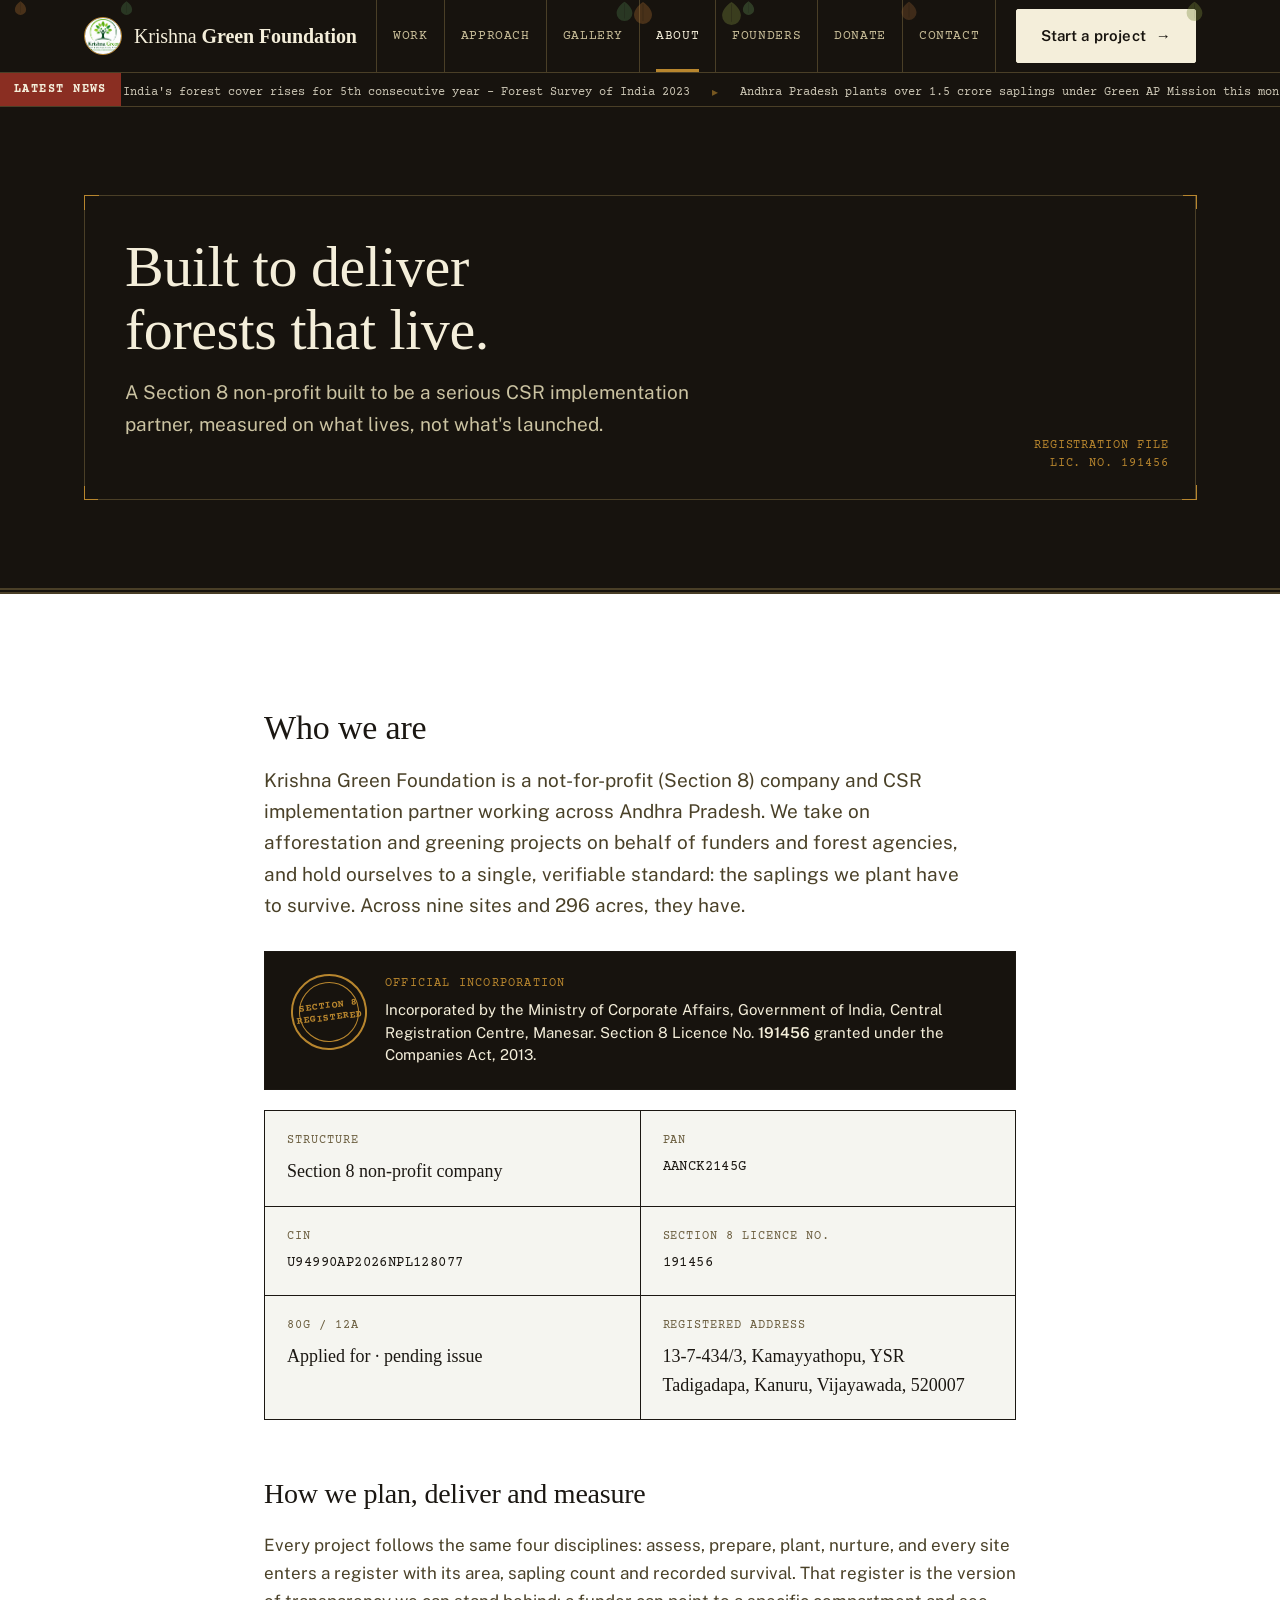
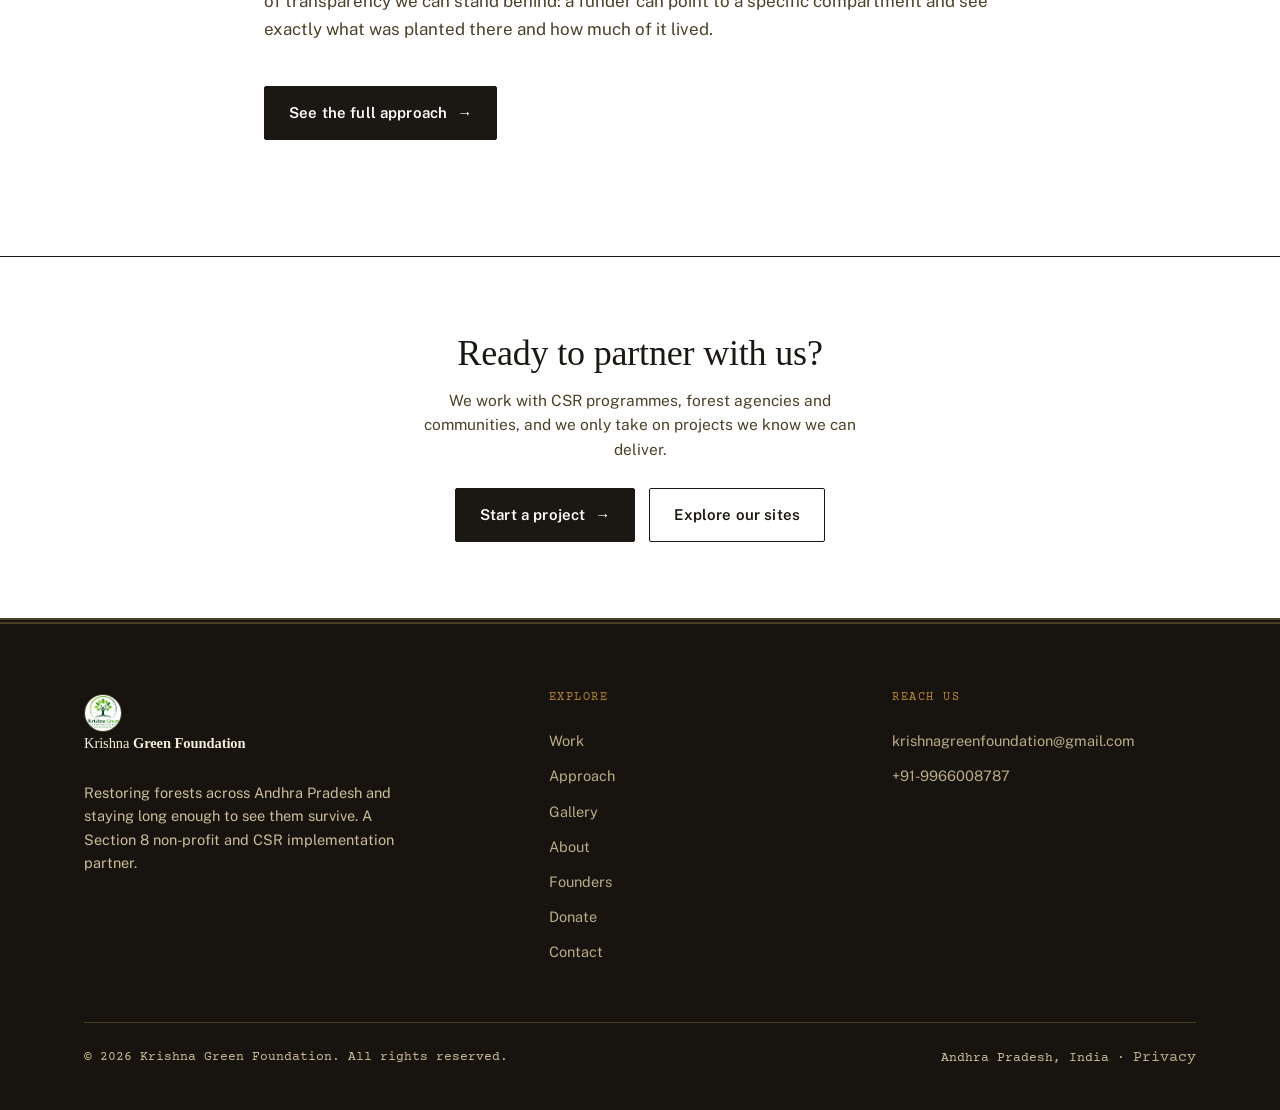
==== about/index.html @ 31285a72 "Updated" ====
<!doctype html>
<html lang="en">

<head>
  <meta charset="utf-8" />
  <meta name="viewport" content="width=device-width, initial-scale=1" />

  <title>About - Section 8 NGO for Forest Restoration | Krishna Green Foundation</title>
  <meta name="description"
    content="Krishna Green Foundation is a Section 8 non-profit and CSR implementation partner restoring forests across Andhra Pradesh, measured on survival, not saplings planted." />
  <meta property="og:type" content="website" />
  <meta property="og:title" content="About - Section 8 NGO for Forest Restoration | Krishna Green Foundation" />
  <meta property="og:description"
    content="A Section 8 non-profit built to be a serious CSR implementation partner, measured on what lives, not what's launched." />
  <meta property="og:image" content="[SOCIAL_SHARE_IMAGE_URL]" />
  <meta property="og:url" content="https://www.krishnagreenfoundation.com/about/" />
  <meta property="og:locale" content="en_IN" />
  <meta property="og:site_name" content="Krishna Green Foundation" />
  <meta name="twitter:card" content="summary_large_image" />
  <meta name="twitter:title" content="About - Section 8 NGO for Forest Restoration | Krishna Green Foundation" />
  <meta name="twitter:description" content="A Section 8 non-profit built to be a serious CSR implementation partner, measured on what lives, not what's launched." />
  <meta name="twitter:image" content="[SOCIAL_SHARE_IMAGE_URL]" />
  <meta name="robots" content="index, follow" />
  <meta name="author" content="Krishna Green Foundation" />
  <meta name="geo.region" content="IN-AP" />
  <meta name="geo.placename" content="Vijayawada, Andhra Pradesh, India" />
  <link rel="canonical" href="https://www.krishnagreenfoundation.com/about/" />
  <meta name="theme-color" content="#17130E" />
  <link rel="icon" href="../images/logo.jpeg" type="image/jpeg" />
  <link rel="apple-touch-icon" href="../images/logo.jpeg" />

  <link rel="preconnect" href="https://fonts.googleapis.com" />
  <link rel="preconnect" href="https://fonts.gstatic.com" crossorigin />
  <link
    href="https://fonts.googleapis.com/css2?family=Old+Standard+TT:ital,wght@0,400;0,700;1,400&family=Public+Sans:ital,wght@0,400;0,500;0,600;0,700;1,400&family=Courier+Prime:ital,wght@0,400;0,700;1,400&display=swap"
    rel="stylesheet" />
  <link rel="stylesheet" href="../styles.css" />

  <script type="application/ld+json">
{
  "@context": "https://schema.org",
  "@graph": [
    {
      "@type": "BreadcrumbList",
      "itemListElement": [
        {"@type":"ListItem","position":1,"name":"Home","item":"https://www.krishnagreenfoundation.com/"},
        {"@type":"ListItem","position":2,"name":"About","item":"https://www.krishnagreenfoundation.com/about/"}
      ]
    },
    {
      "@type": "NGO",
      "name": "Krishna Green Foundation",
      "legalName": "Krishna Green Foundation",
      "description": "Section 8 non-profit and CSR implementation partner restoring forests across Andhra Pradesh.",
      "identifier": "U94990AP2026NPL128077",
      "foundingDate": "2026",
      "areaServed": "Andhra Pradesh, India",
      "email": "krishnagreenfoundation@gmail.com",
      "telephone": "+91-9966008787",
      "url": "https://www.krishnagreenfoundation.com",
      "logo": {
        "@type": "ImageObject",
        "url": "https://www.krishnagreenfoundation.com/images/logo.jpeg"
      },
      "address": {
        "@type": "PostalAddress",
        "streetAddress": "13-7-434/3, Kamayyathopu, YSR Tadigadapa, Kanuru",
        "addressLocality": "Vijayawada",
        "addressRegion": "Andhra Pradesh",
        "postalCode": "520007",
        "addressCountry": "IN"
      },
      "contactPoint": {
        "@type": "ContactPoint",
        "contactType": "customer service",
        "email": "krishnagreenfoundation@gmail.com",
        "telephone": "+91-9966008787"
      },
      "knowsAbout": ["Reforestation", "Reserve forest restoration", "Urban forests", "CSR implementation", "Nagaravanam urban forests"]
    }
  ]
}
</script>
</head>

<body>
  <a class="skip" href="#main">Skip to content</a>

  <!-- ========================== NAV ========================== -->
  <header class="nav" id="nav" data-open="false">
    <div class="wrap nav__in">
      <a class="brand" href="/" aria-label="Krishna Green Foundation - home">
        <img src="../images/logo.jpeg" class="mark" alt="" />
        <span>Krishna&nbsp;<b>Green</b>&nbsp;<b>Foundation</b></span>
      </a>
      <nav class="nav__links" aria-label="Primary">
        <a href="/work/">Work</a>
        <a href="/approach/">Approach</a>
        <a href="/gallery/">Gallery</a>
        <a href="/about/" aria-current="page">About</a>
        <a href="/founders/">Founders</a>
        <a href="/donate/">Donate</a>
        <a href="/contact/">Contact</a>
      </nav>
      <div class="nav__cta">
        <a class="btn btn--onDark" href="/contact/">Start a project <span class="arw" aria-hidden="true">→</span></a>
        <button class="nav__toggle" id="navToggle" aria-expanded="false" aria-controls="mobileMenu"
          aria-label="Open menu"><span></span></button>
      </div>
    </div>
  </header>
  <div class="mobile" id="mobileMenu">
    <a href="/work/">Work</a>
    <a href="/approach/">Approach</a>
    <a href="/gallery/">Gallery</a>
    <a href="/about/">About</a>
    <a href="/founders/">Founders</a>
    <a href="/donate/">Donate</a>
    <a href="/contact/">Contact</a>
    <a class="btn btn--onDark" href="/contact/">Start a project</a>
  </div>

  <div class="ticker" role="marquee" aria-label="Latest plantation and forestry news">
    <span class="ticker__label" aria-hidden="true">Latest&nbsp;News</span>
    <div class="ticker__wrap"><div class="ticker__track" id="tickerTrack">Loading…</div></div>
  </div>

  <main id="main">

    <!-- ========================== PAGE BANNER ========================== -->
    <section class="page-banner" aria-labelledby="ab-banner-h">
      <div class="wrap">
        <div class="cartouche">
          <span class="ct-tr" aria-hidden="true"></span><span class="ct-bl" aria-hidden="true"></span>
          <span class="page-banner__ref">Registration File<br>Lic. No. 191456</span>
          <h1 id="ab-banner-h" class="page-banner__h1">Built to deliver<br>forests that live.</h1>
          <p class="lede lede--onDark" style="margin-top:16px;max-width:52ch">
            A Section 8 non-profit built to be a serious CSR implementation partner,
            measured on what lives, not what's launched.
          </p>
        </div>
      </div>
    </section>

    <!-- ========================== ABOUT BODY ========================== -->
    <section class="section" aria-labelledby="ab-h">
      <div class="wrap" style="max-width:880px">

        <h2 id="ab-h" class="display reveal"
          style="font-size:clamp(22px,3vw,34px);color:var(--ink);line-height:1.1">
          Who we are
        </h2>
        <p class="lede reveal" style="margin-top:18px">
          Krishna Green Foundation is a not-for-profit (Section 8) company and CSR implementation
          partner working across Andhra Pradesh. We take on afforestation and greening projects on
          behalf of funders and forest agencies, and hold ourselves to a single, verifiable standard:
          the saplings we plant have to survive. Across nine sites and 296 acres, they have.
        </p>

        <!-- Incorporation notice -->
        <div class="about-notice reveal">
          <div class="seal" aria-hidden="true"><span class="seal__t">Section 8<br>Registered</span></div>
          <div>
            <div class="about-notice__label">Official Incorporation</div>
            <p class="about-notice__text">
              Incorporated by the Ministry of Corporate Affairs, Government of India, Central Registration Centre, Manesar.
              Section 8 Licence No. <strong>191456</strong> granted under the Companies Act, 2013.
            </p>
          </div>
        </div>

        <!-- Registration details grid -->
        <div class="about-grid reveal">
          <div class="about-cell">
            <div class="about-cell__label">Structure</div>
            <div class="about-cell__value">Section 8 non-profit company</div>
          </div>
          <div class="about-cell">
            <div class="about-cell__label">PAN</div>
            <div class="about-cell__value about-cell__value--mono">AANCK2145G</div>
          </div>
          <div class="about-cell">
            <div class="about-cell__label">CIN</div>
            <div class="about-cell__value about-cell__value--mono">U94990AP2026NPL128077</div>
          </div>
          <div class="about-cell">
            <div class="about-cell__label">Section 8 Licence No.</div>
            <div class="about-cell__value about-cell__value--mono">191456</div>
          </div>
          <div class="about-cell">
            <div class="about-cell__label">80G / 12A</div>
            <div class="about-cell__value">Applied for · pending issue</div>
          </div>
          <div class="about-cell">
            <div class="about-cell__label">Registered address</div>
            <div class="about-cell__value">13-7-434/3, Kamayyathopu, YSR Tadigadapa, Kanuru, Vijayawada, 520007</div>
          </div>
        </div>

        <h3 class="reveal" style="font-family:var(--display);font-size:clamp(20px,2.4vw,28px);color:var(--ink);margin-top:52px">
          How we plan, deliver and measure
        </h3>
        <p class="reveal" style="margin-top:14px;color:var(--ink-soft);line-height:1.65;font-size:clamp(15px,1.4vw,17px)">
          Every project follows the same four disciplines: assess, prepare, plant, nurture, and every
          site enters a register with its area, sapling count and recorded survival. That register is the
          version of transparency we can stand behind: a funder can point to a specific compartment and
          see exactly what was planted there and how much of it lived.
        </p>
        <a href="/approach/" class="btn" style="margin-top:26px">
          See the full approach <span class="arw" aria-hidden="true">→</span>
        </a>

      </div>
    </section>

    <!-- ========================== CLOSING CTA ========================== -->
    <section class="page-cta" aria-labelledby="abcta-h">
      <div class="wrap">
        <h2 id="abcta-h" class="display">Ready to partner with us?</h2>
        <p>We work with CSR programmes, forest agencies and communities, and we only take on projects we know we can deliver.</p>
        <div class="hero__cta">
          <a class="btn btn--onDark" href="/contact/">Start a project <span class="arw" aria-hidden="true">→</span></a>
          <a class="btn btn--onDark btn--ghost" href="/work/">Explore our sites</a>
        </div>
      </div>
    </section>

  </main>

  <!-- ========================== FOOTER ========================== -->
  <footer class="foot">
    <div class="wrap">
      <div class="foot__grid">
        <div>
          <a class="brand" href="/">
            <img src="../images/logo.jpeg" class="mark" alt="" />
            <span>Krishna&nbsp;<b>Green</b>&nbsp;<b>Foundation</b></span>
          </a>
          <p class="foot__mission">Restoring forests across Andhra Pradesh and staying long enough to see them survive.
            A Section 8 non-profit and CSR implementation partner.</p>
        </div>
        <div>
          <h3>Explore</h3>
          <a href="/work/">Work</a>
          <a href="/approach/">Approach</a>
          <a href="/gallery/">Gallery</a>
          <a href="/about/">About</a>
          <a href="/founders/">Founders</a>
          <a href="/donate/">Donate</a>
          <a href="/contact/">Contact</a>
        </div>
        <div>
          <h3>Reach us</h3>
          <a href="mailto:krishnagreenfoundation@gmail.com">krishnagreenfoundation@gmail.com</a>
          <a href="tel:+91-9966008787">+91-9966008787</a>
        </div>
      </div>
      <div class="foot__bar">
        <span>© <span id="yr"></span> Krishna Green Foundation. All rights reserved.</span>
        <span>Andhra Pradesh, India · <a href="#" style="display:inline">Privacy</a></span>
      </div>
    </div>
  </footer>

  <script src="../js/common.js"></script>
</body>

</html>
---- styles.css ----
/* ============================================================================
   DESIGN TOKENS
   Direction: "Working-Plan Compartment Register" — the site reads as a
   forester's working-plan register: hand-ruled ledger paper, india-ink
   linework, cross-hatched compartment maps, rubber-stamped survey seals.
   Every claim carries the visual authority of a stamped government record.
   See /.impeccable/surfaces/index-html.md for the full direction contract.
   ========================================================================== */
:root{
  /* paper + ink (page ground overridden to white per direct request; see note above) */
  --paper:      #FFFFFF;   /* page ground                                       */
  --paper-2:    #F5F5F0;   /* inset panels, alternating rows                     */
  --paper-3:    #EAEAE2;   /* hover / pressed states                            */
  --ink:        #1B1712;   /* india ink — primary text, rules, linework          */
  --ink-soft:   #4A4128;   /* secondary warm ink — body copy                     */
  --ink-faint:  #6B5E3F;   /* tertiary ink — placeholders, captions (AA on paper) */

  /* compartment greens (site categories) */
  --compartment:    #2B4A34; /* reserve forest — deep compartment green          */
  --compartment-2:  #3E6B47; /* mid green — hover / accents                      */
  --compartment-3:  #6E8F63; /* eco-tourism park — paler compartment green       */
  --cat-urban:      #3C5A72; /* urban / Nagaravanam — surveyor's blue pencil     */

  /* registrar stamp */
  --stamp:      #8A2E22;   /* registrar red — verified / certified seals only   */
  --stamp-2:    #A83A2A;   /* stamp hover / lighter ink                         */

  /* night register (dark grounds) */
  --night:      #17130E;   /* near-black ledger-cover — dark sections           */
  --night-2:    #241E14;   /* raised dark panel                                 */
  --night-line: #4A3F27;   /* hairline on dark                                  */
  --bone:       #F4EEDA;   /* lightest ink-safe tone — text on dark             */

  /* brass seal accent */
  --gold:       #B8862E;   /* brass survey-seal accent                          */
  --gold-ink:   #6B4A12;   /* accessible gold text on paper                     */

  --line:       #B7A467;   /* ruled hairline on paper                           */

  /* falling-leaf ambient animation (white-ground override) */
  --leaf-1: #4C7A4A;
  --leaf-2: #7C8C3E;
  --leaf-3: #A66A2E;
  --leaf-4: #8A5A2E;
  --leaf-5: #5E8A52;

  --display: "Old Standard TT", "Iowan Old Style", Georgia, "Times New Roman", serif;
  --sans:    "Public Sans", -apple-system, "Segoe UI", Roboto, Helvetica, Arial, sans-serif;
  --mono:    "Courier Prime", "Courier New", ui-monospace, SFMono-Regular, Menlo, monospace;

  --maxw: 1240px;
  --gutter: clamp(20px, 5vw, 72px);
  --radius: 2px;               /* register is ruled, not rounded */
  --ease: cubic-bezier(.2,.7,.2,1);
}

/* ---------- reset ---------- */
*{box-sizing:border-box}
html{scroll-behavior:smooth}
body{
  margin:0; background:var(--paper); color:var(--ink);
  font-family:var(--sans); font-size:16px; line-height:1.6;
  -webkit-font-smoothing:antialiased; text-rendering:optimizeLegibility;
}
img,svg{display:block; max-width:100%}
a{color:inherit; text-decoration:none}
button{font-family:inherit}
h1,h2,h3,h4{margin:0; font-weight:400; letter-spacing:-.008em}

/* ============================================================================
   AMBIENT FALLING LEAVES (white-ground override)
   Fixed full-viewport layer, injected by js/common.js on every page. Sits
   above every section (each of which paints its own opaque panel background,
   so a lower z-index would hide leaves behind almost all real content) but
   below the case-file modal (z-index:150). Purely decorative and inert:
   aria-hidden, pointer-events:none, so it never blocks nav or clicks.
   ========================================================================== */
.leaves{position:fixed; inset:0; overflow:hidden; pointer-events:none; z-index:120}
.leaf{position:absolute; top:0; left:var(--x); width:var(--size); height:var(--size);
  opacity:.35; animation:leafFall var(--dur) linear var(--delay) infinite; will-change:transform}
.leaf svg{width:100%; height:100%; display:block}
@keyframes leafFall{
  0%{transform:translate(0,-15vh) rotate(0deg)}
  50%{transform:translate(var(--drift),50vh) rotate(180deg)}
  100%{transform:translate(0,115vh) rotate(360deg)}
}
@media (prefers-reduced-motion: reduce){
  .leaves{display:none}
}

/* ---------- browser surfaces carry the design too ---------- */
::selection{background:var(--compartment); color:var(--bone)}
::-webkit-scrollbar{width:14px; height:14px}
::-webkit-scrollbar-track{background:var(--paper-2)}
::-webkit-scrollbar-thumb{background:var(--ink-faint); border:3px solid var(--paper-2); border-radius:0}
::-webkit-scrollbar-thumb:hover{background:var(--ink-soft)}
html{scrollbar-color:var(--ink-faint) var(--paper-2); scrollbar-width:thin}
.on-dark ::-webkit-scrollbar-track,.night ::-webkit-scrollbar-track{background:var(--night-2)}
b,strong{font-weight:600}

/* ---------- accessibility ---------- */
:focus-visible{outline:3px solid var(--stamp); outline-offset:3px; border-radius:1px}
.skip{
  position:absolute; left:-999px; top:0; z-index:200;
  background:var(--ink); color:var(--paper); padding:12px 18px; border-radius:var(--radius);
  font-family:var(--mono); font-size:13px; letter-spacing:.03em;
}
.skip:focus{left:12px; top:12px}
.sr{position:absolute;width:1px;height:1px;overflow:hidden;clip:rect(0 0 0 0);white-space:nowrap}

/* ---------- shared layout ---------- */
.wrap{max-width:var(--maxw); margin-inline:auto; padding-inline:var(--gutter)}
.display{font-family:var(--display); line-height:1.08; letter-spacing:-.005em}
.lede{font-size:clamp(16px,1.8vw,19px); line-height:1.65; color:var(--ink-soft); max-width:58ch}
.lede--onDark{color:#CBC3A2}

.section{padding-block:clamp(64px,9vw,120px)}
.rule{height:1px; background:var(--line); border:0; margin:0}
.rule--dark{background:var(--night-line)}

/* numerals set tabular so ledger columns line up */
.num, .site__data, .ln-n, .sbar-n, .pb-stat__n{font-variant-numeric:tabular-nums}

/* ---------- buttons — ruled ledger action, never a pill ---------- */
.btn{
  --bg:var(--ink); --fg:var(--paper); --bd:var(--ink);
  display:inline-flex; align-items:center; gap:10px; cursor:pointer;
  padding:14px 24px; border:1.5px solid var(--bd); background:var(--bg); color:var(--fg);
  border-radius:var(--radius); font-family:var(--sans); font-size:15px; font-weight:600; letter-spacing:.01em;
  transition:transform .2s var(--ease), background .2s var(--ease), color .2s var(--ease), border-color .2s var(--ease);
}
.btn:hover{transform:translateY(-2px); box-shadow:0 6px 14px rgba(27,23,18,.22)}
.btn .arw{transition:transform .3s var(--ease)}
.btn:hover .arw{transform:translateX(4px)}
.btn--ghost{--bg:transparent; --fg:var(--ink); --bd:var(--ink)}
.btn--ghost:hover{background:var(--paper-2)}
.btn--stamp{--bg:var(--stamp); --fg:var(--bone); --bd:var(--stamp)}
.btn--stamp:hover{box-shadow:0 6px 14px rgba(138,46,34,.35)}
.btn--onDark{--bg:var(--bone); --fg:var(--night); --bd:var(--bone)}
.btn--onDark:hover{box-shadow:0 6px 14px rgba(0,0,0,.35)}
.btn--onDark.btn--ghost{--bg:transparent; --fg:var(--bone); --bd:var(--night-line)}
.btn--onDark.btn--ghost:hover{background:rgba(244,238,218,.08)}
.btn.is-loading{pointer-events:none; opacity:.7}

/* ---------- ledger tag (used instead of a decorative eyebrow) ---------- */
/* Entry numbers live inside the heading itself or in a table column —
   never as a caption floated above a heading. */

/* ===========================================================================
   NAVIGATION — deep forest bar (dark, solid, sits above the white/leaves ground)
   ========================================================================== */
.nav{
  position:sticky; top:0; z-index:100;
  background:var(--night);
  border-bottom:1px solid var(--night-line);
}
.nav__in{display:flex; align-items:center; justify-content:space-between; height:72px}
.brand{display:flex; align-items:center; gap:12px; font-family:var(--display); font-size:20px; letter-spacing:-.005em; color:var(--bone)}
.brand b{font-weight:700}
.mark{width:38px;height:38px;flex:0 0 auto;object-fit:contain;border-radius:50%;border:1.5px solid var(--gold)}
.nav__links{display:flex; align-items:center; height:100%}
.nav__links a{
  font-family:var(--mono); font-size:12.5px; letter-spacing:.05em; text-transform:uppercase;
  color:#C9BE99; position:relative; height:100%; display:flex; align-items:center;
  padding-inline:16px; border-left:1px solid var(--night-line);
}
.nav__links a:last-child{border-right:1px solid var(--night-line)}
.nav__links a::after{content:""; position:absolute; left:16px; right:16px; bottom:0; height:3px; background:var(--stamp); transform:scaleX(0); transform-origin:left; transition:transform .25s var(--ease)}
.nav__links a:hover, .nav__links a:focus-visible{color:var(--bone)}
.nav__links a:hover::after, .nav__links a:focus-visible::after{transform:scaleX(1)}
.nav__links a[aria-current="page"]{color:var(--bone)}
.nav__links a[aria-current="page"]::after{transform:scaleX(1); background:var(--gold)}
.nav__cta{display:flex; align-items:center; gap:14px}
.nav__toggle{display:none; background:none; border:1.5px solid var(--night-line); border-radius:var(--radius); width:44px; height:40px; align-items:center; justify-content:center; cursor:pointer}
.nav__toggle span, .nav__toggle span::before, .nav__toggle span::after{content:""; display:block; width:18px; height:2px; background:var(--bone); position:relative; transition:.25s var(--ease)}
.nav__toggle span::before{position:absolute; top:-6px}
.nav__toggle span::after{position:absolute; top:6px}
.nav[data-open="true"] .nav__toggle span{background:transparent}
.nav[data-open="true"] .nav__toggle span::before{transform:translateY(6px) rotate(45deg)}
.nav[data-open="true"] .nav__toggle span::after{transform:translateY(-6px) rotate(-45deg)}

.mobile{display:none}
@media (max-width:980px){
  .nav__links, .nav__cta .btn{display:none}
  .nav__toggle{display:flex}
  .mobile{
    display:block; position:fixed; inset:72px 0 auto 0; z-index:99;
    background:var(--night); border-bottom:1px solid var(--night-line);
    transform:translateY(-12px); opacity:0; pointer-events:none; transition:.28s var(--ease);
    max-height:calc(100vh - 72px); overflow-y:auto;
  }
  .nav[data-open="true"] + .mobile{transform:none; opacity:1; pointer-events:auto}
  .mobile a:not(.btn){display:block; padding:18px var(--gutter); border-top:1px solid var(--night-line); font-size:19px; font-family:var(--display); color:var(--bone)}
  .mobile .btn{margin:18px var(--gutter) 26px; justify-content:center}
}

/* ===========================================================================
   TICKER — the wire service strip
   ========================================================================== */
.ticker{
  position:sticky; top:72px; z-index:98;
  background:var(--night); color:var(--bone);
  height:34px; overflow:hidden; display:flex; align-items:center;
  border-bottom:1px solid var(--night-line);
}
.ticker__label{
  flex-shrink:0; background:var(--stamp); color:var(--bone);
  font-family:var(--mono); font-size:12px; font-weight:700;
  letter-spacing:.12em; text-transform:uppercase;
  padding:0 14px; height:100%; display:flex; align-items:center; white-space:nowrap;
}
.ticker__wrap{flex:1; overflow:hidden; position:relative}
.ticker__track{
  display:inline-flex; align-items:center; white-space:nowrap;
  animation:tickerScroll 60s linear infinite; will-change:transform;
}
.ticker__track:hover{animation-play-state:paused}
.ticker__item{
  font-family:var(--mono); font-size:12px; color:var(--bone); opacity:.82;
  text-decoration:none; padding-inline:2px; transition:opacity .2s, color .2s;
}
.ticker__item:hover{opacity:1; color:var(--gold)}
.ticker__sep{padding-inline:20px; color:var(--gold); opacity:.6; font-size:12px}
@keyframes tickerScroll{ 0%{transform:translateX(0)} 100%{transform:translateX(-50%)} }

/* ===========================================================================
   PAGE BANNER / CARTOUCHE — dark register cover for every inner page
   ========================================================================== */
.page-banner{
  background:var(--night); color:var(--bone);
  padding-block:clamp(48px,7vw,88px);
  border-bottom:6px double var(--night-line);
  position:relative;
}
.cartouche{
  border:1.5px solid var(--night-line); padding:clamp(24px,4vw,40px);
  position:relative;
}
.cartouche::before,.cartouche::after,
.cartouche .ct-tr,.cartouche .ct-bl{
  content:""; position:absolute; width:14px; height:14px; border:1.5px solid var(--gold);
}
.cartouche::before{top:-1.5px; left:-1.5px; border-right:0; border-bottom:0}
.cartouche::after{bottom:-1.5px; right:-1.5px; border-left:0; border-top:0}
.cartouche .ct-tr{top:-1.5px; right:-1.5px; border-left:0; border-bottom:0}
.cartouche .ct-bl{bottom:-1.5px; left:-1.5px; border-right:0; border-top:0}
.page-banner__h1{
  font-family:var(--display); font-size:clamp(30px,5vw,58px);
  color:var(--bone); max-width:22ch; line-height:1.08;
}
.page-banner__ref{
  position:absolute; bottom:clamp(16px,2.4vw,26px); right:clamp(16px,2.4vw,26px);
  font-family:var(--mono); font-size:12px; letter-spacing:.08em; text-transform:uppercase;
  color:var(--gold); text-align:right; line-height:1.5; pointer-events:none;
}
.page-banner__stats{
  display:flex; flex-wrap:wrap; gap:0;
  margin-top:36px; border-top:1px solid var(--night-line);
}
.pb-stat{padding:16px 30px 4px 0; border-bottom:1px solid var(--night-line)}
.pb-stat + .pb-stat{padding-left:30px; border-left:1px solid var(--night-line)}
.pb-stat__n{
  font-family:var(--display); font-weight:700; font-size:clamp(26px,3.2vw,40px); line-height:1; color:var(--bone);
  display:block;
}
.pb-stat__l{
  font-family:var(--mono); font-size:12px; letter-spacing:.09em;
  text-transform:uppercase; color:#C9BE99; display:block; margin-top:6px;
}
@media(max-width:640px){
  .page-banner__stats{flex-direction:column}
  .pb-stat + .pb-stat{border-left:0; padding-left:0}
}

/* ===========================================================================
   STAMP SEAL — the one certification mark, used sparingly
   ========================================================================== */
.seal{
  --sz:96px; width:var(--sz); height:var(--sz); border-radius:50%;
  border:2px solid var(--stamp); position:relative; flex:0 0 auto;
  display:flex; align-items:center; justify-content:center; text-align:center;
  transform:rotate(-7deg); color:var(--stamp); mix-blend-mode:multiply;
}
.seal::before{content:""; position:absolute; inset:6px; border:1px solid var(--stamp); border-radius:50%}
.seal__t{font-family:var(--mono); font-size:10px; letter-spacing:.06em; text-transform:uppercase; line-height:1.25; font-weight:700}
.night .seal, .on-dark .seal{mix-blend-mode:normal}

/* ===========================================================================
   COMPARTMENT MAP — signature diagram: 9 parcels, sized by real acreage
   ========================================================================== */
.compmap{width:100%; overflow:visible}
.compmap rect.parcel{stroke:var(--ink); stroke-width:1.5}
.compmap text.parcel-no{font-family:var(--mono); font-weight:700; fill:var(--bone)}
.compmap .parcel{transition:opacity .2s var(--ease)}
.compmap-legend{display:flex; flex-wrap:wrap; gap:18px; margin-top:18px; font-family:var(--mono); font-size:12px; letter-spacing:.03em}
.compmap-legend span{display:inline-flex; align-items:center; gap:8px}
.compmap-legend i{width:14px;height:14px;display:inline-block;border:1px solid var(--ink)}

/* ===========================================================================
   LEDGER STAT STRIP
   ========================================================================== */
.stats-bar{background:var(--night); padding-block:40px; border-top:1px solid var(--night-line); border-bottom:1px solid var(--night-line)}
.stats-bar__inner{display:flex; flex-wrap:wrap; align-items:center; justify-content:center}
.sbar-stat{flex:1 1 160px; text-align:center; padding:10px 20px}
.sbar-n{font-family:var(--display); font-weight:700; font-size:clamp(30px,3.8vw,50px); line-height:1; color:var(--bone)}
.sbar-n span{font-size:.48em; color:var(--gold); vertical-align:.52em; font-family:var(--mono); font-weight:400}
.sbar-l{font-family:var(--mono); font-size:13px; letter-spacing:.09em; text-transform:uppercase; color:#C9BE99; margin-top:9px}
.sbar-div{width:1px; height:48px; background:var(--night-line); flex-shrink:0}
@media(max-width:600px){ .sbar-div{display:none} .sbar-stat{flex:1 1 50%} }

/* ===========================================================================
   HOME HERO — the register's cover page
   ========================================================================== */
.hero{padding-block:clamp(44px,7vw,84px); background:var(--paper)}
.hero__cover{ border:1.5px solid var(--ink); }
.hero__cover-top{
  padding:clamp(26px,4.5vw,52px) clamp(26px,4.5vw,52px) clamp(30px,5vw,56px);
  display:grid; grid-template-columns:1fr 240px; gap:clamp(24px,4vw,48px); align-items:start;
}
.hero__h1{ font-size:clamp(32px,4.6vw,58px); color:var(--ink); line-height:1.06; margin-top:6px }
.hero__h1 em{ font-style:italic; color:var(--stamp) }
.hero__lede{margin-top:22px}
.hero__cta{display:flex; flex-wrap:wrap; gap:14px; margin-top:30px}
.hero__trust{display:flex; flex-wrap:wrap; width:fit-content; max-width:100%; gap:0; margin-top:28px; border:1px solid var(--ink)}
.trust-badge{
  font-family:var(--mono); font-size:12px; letter-spacing:.05em; text-transform:uppercase;
  padding:9px 14px; color:var(--ink-soft); border-right:1px solid var(--ink);
}
.hero__trust .trust-badge:last-child{border-right:0}
@media(max-width:900px){
  .hero__cover-top{grid-template-columns:1fr}
  .hero__scene-wrap{width:150px}
}

/* ---------- seed-to-tree scene (hero visual) ---------- */
.hero__scene-wrap{width:min(240px,100%); margin-inline:auto}
.hero__scene-cap{
  font-family:var(--mono); font-size:12px; letter-spacing:.04em; color:var(--ink-faint);
  padding:0 clamp(26px,4.5vw,52px) clamp(24px,4vw,40px); border-top:1.5px solid var(--ink); margin:0; padding-top:18px;
}
.seed-scene{width:100%; height:auto; overflow:visible}
.seed-scene .scene-ground{stroke:var(--ink-faint); stroke-width:1.5}
.seed-scene .child{opacity:0; color:var(--ink-soft)}
.seed-scene .child-head{fill:none; stroke:currentColor; stroke-width:2}
.seed-scene .child-body{fill:none; stroke:currentColor; stroke-width:2; stroke-linecap:round}
.seed-scene .arm{fill:none; stroke:currentColor; stroke-width:2; stroke-linecap:round; stroke-dasharray:100; stroke-dashoffset:100}
.seed-scene .seed{fill:var(--leaf-3); opacity:0}
.seed-scene .trunk{fill:none; stroke:var(--compartment); stroke-width:5; stroke-linecap:round; stroke-dasharray:220; stroke-dashoffset:220}
.seed-scene .branch1,.seed-scene .branch2{fill:none; stroke:var(--compartment-2); stroke-width:3.5; stroke-linecap:round; stroke-dasharray:60; stroke-dashoffset:60}
.seed-scene .canopy circle{fill:var(--fill); opacity:0; transform-box:fill-box; transform-origin:center; transform:scale(.4)}
.seed-scene .breath{opacity:0}
.seed-scene .o2 circle{fill:var(--leaf-1)}
.seed-scene .co2 circle{fill:#9C8E68}
.seed-scene .o2, .seed-scene .co2{transform:translate(var(--x),var(--y)); opacity:0}

@keyframes sceneFadeIn{ from{opacity:0; transform:translateY(10px)} to{opacity:1; transform:translateY(0)} }
@keyframes sceneDraw{ to{stroke-dashoffset:0} }
@keyframes scenePop{ to{opacity:1; transform:scale(1)} }
@keyframes seedFade{ to{opacity:0} }
@keyframes o2Rise{ 0%{opacity:0} 15%{opacity:1} 100%{opacity:0; transform:translate(calc(var(--x) + var(--dx)), calc(var(--y) - 70px)) scale(1.1)} }
@keyframes co2Drift{ 0%{opacity:0} 20%{opacity:.9} 100%{opacity:0; transform:translate(150px,170px) scale(.4)} }

.seed-scene.play .child{animation:sceneFadeIn .6s var(--ease) forwards}
.seed-scene.play .arm{animation:sceneDraw .5s linear forwards; animation-delay:.5s}
.seed-scene.play .seed{animation:scenePop .3s var(--ease) forwards, seedFade .3s linear forwards; animation-delay:1s,1.6s}
.seed-scene.play .trunk{animation:sceneDraw 1.2s ease-out forwards; animation-delay:1.3s}
.seed-scene.play .branch1{animation:sceneDraw .5s ease-out forwards; animation-delay:2.2s}
.seed-scene.play .branch2{animation:sceneDraw .5s ease-out forwards; animation-delay:2.4s}
.seed-scene.play .canopy circle{animation:scenePop .5s var(--ease) forwards}
.seed-scene.play .canopy circle:nth-child(1){animation-delay:2.6s}
.seed-scene.play .canopy circle:nth-child(2){animation-delay:2.72s}
.seed-scene.play .canopy circle:nth-child(3){animation-delay:2.84s}
.seed-scene.play .canopy circle:nth-child(4){animation-delay:2.96s}
.seed-scene.play .canopy circle:nth-child(5){animation-delay:3.08s}
.seed-scene.play .breath{opacity:1}
.seed-scene.play .o2{animation:o2Rise 4.5s ease-in infinite; animation-delay:var(--delay)}
.seed-scene.play .co2{animation:co2Drift 4.8s ease-in infinite; animation-delay:var(--delay)}

@media (prefers-reduced-motion: reduce){
  .seed-scene .child,.seed-scene .arm,.seed-scene .trunk,.seed-scene .branch1,.seed-scene .branch2,.seed-scene .canopy circle{
    opacity:1 !important; stroke-dashoffset:0 !important; transform:none !important; animation:none !important;
  }
  .seed-scene .seed,.seed-scene .breath{display:none !important}
}

/* ===========================================================================
   REGISTER / SITE ROWS — the ledger table
   ========================================================================== */
.reg__head{display:flex; flex-wrap:wrap; align-items:flex-end; justify-content:space-between; gap:24px}
.reg__head h2{font-family:var(--display); font-size:clamp(26px,3.6vw,42px); color:var(--ink); max-width:24ch; line-height:1.12}
.filters{display:flex; flex-wrap:wrap; gap:0; margin-top:10px; border:1px solid var(--ink)}
.filters button{
  cursor:pointer; background:var(--paper); border:0; border-right:1px solid var(--ink); color:var(--ink-soft);
  padding:10px 16px; font-size:12.5px; font-family:var(--mono); letter-spacing:.03em; text-transform:uppercase;
  transition:.2s var(--ease);
}
.filters button:last-child{border-right:0}
@media(max-width:560px){ .filters{display:grid; grid-template-columns:1fr 1fr; gap:1px; background:var(--ink)} .filters button{border-right:0} }
.filters button:hover{background:var(--paper-2)}
.filters button[aria-pressed="true"]{background:var(--ink); color:var(--paper)}

.register{margin-top:40px; border-top:1.5px solid var(--ink)}
.site{
  width:100%; text-align:left; cursor:pointer; background:transparent; border:0;
  border-bottom:1px solid var(--line);
  display:grid; grid-template-columns:60px 1.6fr 1fr auto; gap:20px; align-items:center;
  padding:22px 10px; transition:background .2s var(--ease), transform .2s var(--ease);
}
.site:hover{background:var(--paper-2); transform:translateX(8px)}
.site__no{font-family:var(--mono); font-weight:700; font-size:16px; color:var(--ink-faint)}
.site__name{font-family:var(--display); font-size:clamp(18px,2vw,23px); color:var(--ink); line-height:1.16}
.site__loc{font-family:var(--mono); font-size:12px; letter-spacing:.04em; color:var(--ink-faint); margin-top:6px; text-transform:uppercase}
.site__tag{font-family:var(--mono); font-size:12px; letter-spacing:.07em; text-transform:uppercase; color:var(--ink-soft); display:inline-flex; align-items:center; gap:7px; margin-top:9px}
.site__tag::before{content:""; width:11px;height:11px; border:1.5px solid var(--ink); background:var(--compartment)}
.site__tag[data-cat="park"]::before{background:var(--compartment-3)}
.site__tag[data-cat="urban"]::before{background:var(--cat-urban)}
.site__data{font-family:var(--mono); font-size:13px; color:var(--ink-soft); display:flex; gap:22px; justify-content:flex-end; align-items:baseline}
.site__data b{color:var(--ink); font-weight:700; font-size:16px}
.site__data .surv{color:var(--stamp); font-weight:700}
.site__open{font-family:var(--mono); font-size:12px; color:var(--ink-faint); white-space:nowrap; display:inline-flex; align-items:center; gap:7px}
.reg__foot{margin-top:20px; font-family:var(--mono); font-size:12px; color:var(--ink-faint)}

@media (max-width:820px){
  .site{grid-template-columns:40px 1fr; gap:4px 16px; padding:20px 8px}
  .site__mid{grid-column:2}
  .site__data{grid-column:2; justify-content:flex-start; margin-top:12px}
  .site__open{display:none}
}

/* ===========================================================================
   PROGRAM DOCKETS (home) — three category cards, filed like case dockets
   ========================================================================== */
.prog__grid{display:grid; grid-template-columns:repeat(3,1fr); gap:0; border:1.5px solid var(--ink)}
.prog-card{
  display:block; border-right:1px solid var(--ink);
  overflow:hidden; background:var(--paper); color:inherit; text-decoration:none;
  transition:background .25s var(--ease);
}
.prog-card:last-child{border-right:0}
.prog-card:hover{background:var(--paper-2)}
.prog-card__img{position:relative; overflow:hidden; aspect-ratio:16/10; border-bottom:1.5px solid var(--ink); filter:sepia(.18) saturate(.85)}
.prog-card__img img{width:100%; height:100%; object-fit:cover; display:block; transition:transform .4s var(--ease)}
.prog-card:hover .prog-card__img img{transform:scale(1.04)}
.prog-card__tag{
  position:absolute; top:12px; left:12px;
  font-family:var(--mono); font-size:12px; letter-spacing:.08em; text-transform:uppercase;
  background:var(--compartment); color:var(--bone);
  padding:5px 10px; font-weight:700; border:1px solid var(--ink);
}
.prog-card__tag--park{background:var(--compartment-3); color:var(--night)}
.prog-card__tag--urban{background:var(--cat-urban); color:var(--bone)}
.prog-card__body{padding:22px 22px 26px}
.prog-card__body h3{font-family:var(--display); font-size:clamp(18px,1.8vw,21px); color:var(--ink); line-height:1.2}
.prog-card__body p{margin-top:10px; font-size:14.5px; color:var(--ink-soft); line-height:1.55}
.prog-card__data{margin-top:16px; padding-top:13px; border-top:1px solid var(--line); display:flex; gap:16px; flex-wrap:wrap; font-family:var(--mono); font-size:12px; color:var(--ink-faint)}
.prog-card__data b{color:var(--ink); font-size:15px; font-weight:700}
@media(max-width:860px){.prog__grid{grid-template-columns:1fr} .prog-card{border-right:0; border-bottom:1.5px solid var(--ink)} .prog-card:last-child{border-bottom:0}}

/* ===========================================================================
   MISSION PANEL — dark two-column ledger note
   ========================================================================== */
.mission-strip{background:var(--night); color:var(--bone); padding-block:clamp(56px,8vw,104px)}
.mission-strip__in{display:grid; grid-template-columns:1fr 1.1fr; gap:clamp(30px,5vw,70px); align-items:center}
.mission-strip__left h2{font-family:var(--display); font-size:clamp(28px,4.4vw,52px); color:var(--bone); line-height:1.12}
.mission-strip__left h2 em{color:var(--gold); font-style:italic}
.mission-strip__right p{font-size:clamp(15px,1.4vw,17px); color:#C9BE99; line-height:1.7}
@media(max-width:860px){.mission-strip__in{grid-template-columns:1fr}}

/* ===========================================================================
   PROCESS INDEX — four-step ledger, home teaser + approach page steps
   ========================================================================== */
.steps, .how__grid{margin-top:0; display:grid; grid-template-columns:repeat(4,1fr); gap:0; border-top:1.5px solid var(--ink); border-bottom:1.5px solid var(--ink)}
.step, .how-step{padding:30px 24px 28px 0; position:relative}
.step + .step, .how-step + .how-step{border-left:1px solid var(--line); padding-left:24px}
.step__ic, .how-step__icon{width:36px;height:36px;color:var(--ink)}
.step h3, .how-step h3{font-family:var(--display); font-size:clamp(19px,1.7vw,22px); color:var(--ink); margin-top:16px; line-height:1.2}
.step p, .how-step p{margin-top:11px; font-size:14.5px; color:var(--ink-soft); line-height:1.58}
.step__stamp{position:absolute; top:26px; right:20px; font-family:var(--mono); font-size:26px; font-weight:700; color:var(--paper-3)}
@media (max-width:900px){
  .steps,.how__grid{grid-template-columns:repeat(2,1fr)}
  .step:nth-child(odd),.how-step:nth-child(odd){border-left:0;padding-left:0}
  .step:nth-child(even),.how-step:nth-child(even){padding-left:24px}
  .step,.how-step{border-bottom:1px solid var(--line)}
}
@media (max-width:560px){
  .steps,.how__grid{grid-template-columns:1fr}
  .step,.how-step{border-left:0 !important;padding-left:0 !important}
}

/* ===========================================================================
   CAPABILITIES — appendix cards (work page)
   ========================================================================== */
.caps{background:var(--paper-2)}
.caps__grid{margin-top:44px; display:grid; grid-template-columns:repeat(3,1fr); gap:0; border:1.5px solid var(--ink)}
.cap{background:var(--paper); padding:30px; border-right:1px solid var(--ink)}
.cap:last-child{border-right:0}
.cap__ring{width:32px;height:32px;color:var(--ink)}
.cap h3{font-family:var(--display); font-size:22px; color:var(--ink); margin-top:18px}
.cap p{font-size:14.5px; color:var(--ink-soft); margin-top:10px; line-height:1.55}
.cap__data{margin-top:20px; padding-top:16px; border-top:1px solid var(--line); display:flex; gap:22px; font-family:var(--mono); font-size:12px; color:var(--ink-faint)}
.cap__data b{display:block; font-size:18px; color:var(--ink); font-weight:700; margin-bottom:2px}
@media (max-width:860px){ .caps__grid{grid-template-columns:1fr} .cap{border-right:0; border-bottom:1.5px solid var(--ink)} .cap:last-child{border-bottom:0} }

/* ===========================================================================
   VALUES — marginalia notes
   ========================================================================== */
.val__grid{display:grid; grid-template-columns:repeat(4,1fr); gap:0; border-top:1.5px solid var(--ink)}
.val-card{padding:26px 22px 4px 0; border-bottom:1.5px solid var(--ink)}
.val-card + .val-card{border-left:1px solid var(--line); padding-left:22px}
.val-card__icon{width:26px;height:26px;color:var(--stamp)}
.val-card h3{font-family:var(--display); font-size:18.5px; color:var(--ink); margin-top:15px}
.val-card p{font-size:14px; color:var(--ink-soft); line-height:1.55; margin-top:9px; padding-bottom:26px}
@media(max-width:860px){.val__grid{grid-template-columns:repeat(2,1fr)} .val-card:nth-child(odd){border-left:0;padding-left:0} .val-card:nth-child(even){padding-left:22px} .val-card{border-bottom:1px solid var(--line)}}
@media(max-width:520px){.val__grid{grid-template-columns:1fr} .val-card{border-left:0 !important;padding-left:0 !important}}

/* ===========================================================================
   SHARED SECTION HEADER
   ========================================================================== */
.sec-head{display:flex; flex-wrap:wrap; align-items:flex-end; justify-content:space-between; gap:24px; margin-bottom:48px}
.sec-head__h2{font-family:var(--display); font-size:clamp(26px,3.4vw,42px); color:var(--ink); max-width:26ch; line-height:1.14}

/* ===========================================================================
   AUDIT TRAIL — CSR proof (home)
   ========================================================================== */
.csr-proof{background:var(--night); color:var(--bone)}
.csr-proof__in{display:grid; grid-template-columns:1fr 1fr; gap:clamp(30px,5vw,70px); align-items:start}
.csr-proof__in > :only-child{grid-column:1 / -1; max-width:760px}
.csr-proof__text h2{font-family:var(--display); font-size:clamp(26px,3.2vw,40px); color:var(--bone)}
.csr-proof__logos-label{font-family:var(--mono); font-size:12px; letter-spacing:.1em; text-transform:uppercase; color:#9C8E68; margin-bottom:14px}
.logos{margin-top:0; display:grid; grid-template-columns:repeat(2,1fr); gap:1px; background:var(--night-line); border:1px solid var(--night-line)}
.logo{
  background:var(--night-2); height:90px;
  display:flex; align-items:center; justify-content:center; text-align:center;
  font-family:var(--mono); font-size:12px; letter-spacing:.05em; padding:10px;
  color:#A6976E;
}
.csr-proof__note{margin-top:14px; font-family:var(--mono); font-size:13px; color:#C9BE99}
@media(max-width:860px){ .csr-proof__in{grid-template-columns:1fr} .logos{grid-template-columns:repeat(4,1fr)} }
@media(max-width:540px){.logos{grid-template-columns:repeat(2,1fr)}}

/* ===========================================================================
   CTA TILES — action ledger
   ========================================================================== */
.cta-block{background:var(--paper); padding-block:clamp(66px,9vw,120px)}
.cta-block h2{text-align:center;margin-inline:auto;margin-top:0;max-width:24ch;color:var(--ink); font-size:clamp(26px,3.8vw,42px)}
.cta-block > .wrap > p{margin-inline:auto;text-align:center;margin-top:18px;max-width:52ch}
.cta-tiles{display:grid; grid-template-columns:repeat(4,1fr); gap:0; margin-top:44px; border:1.5px solid var(--ink)}
@media(max-width:980px){.cta-tiles{grid-template-columns:repeat(2,1fr)} .cta-tile:nth-child(2n){border-right:0} .cta-tile{border-bottom:1.5px solid var(--ink)}}
.cta-tile{
  display:block; background:var(--paper); border-right:1px solid var(--ink);
  padding:28px 24px 30px; color:var(--ink); text-decoration:none;
  transition:background .25s var(--ease);
}
.cta-tile:last-child{border-right:0}
.cta-tile:hover{background:var(--paper-2)}
.cta-tile--stamp{background:var(--stamp); color:var(--bone)}
.cta-tile--stamp:hover{background:var(--stamp-2)}
.cta-tile__icon{width:26px;height:26px;color:inherit}
.cta-tile h3{font-family:var(--display); font-size:20px; margin-top:16px; color:inherit}
.cta-tile p{font-size:14.5px; line-height:1.55; margin-top:9px; color:var(--ink-soft)}
.cta-tile--stamp p{color:#F0DCD5}
.cta-tile__link{display:inline-block; margin-top:18px; font-family:var(--mono); font-size:12px; letter-spacing:.04em; color:var(--ink-faint)}
.cta-tile--stamp .cta-tile__link{color:#F0DCD5}
.cta-tile:hover .cta-tile__link{color:var(--ink)}
@media(max-width:860px){.cta-tiles{grid-template-columns:1fr} .cta-tile{border-right:0; border-bottom:1.5px solid var(--ink)} .cta-tile:last-child{border-bottom:0}}

/* ===========================================================================
   CONTACT / DONATE FORM — ledger intake sheet
   ========================================================================== */
.contact{background:var(--paper-2)}
.contact__grid{display:grid; grid-template-columns:1fr 1.1fr; gap:clamp(30px,6vw,80px); align-items:start}
.contact h2{font-family:var(--display); font-size:clamp(28px,4vw,46px); color:var(--ink); line-height:1.08}
.contact__lede{margin-top:20px}
.contact__list{margin-top:32px; display:grid; gap:0; font-family:var(--mono); font-size:13.5px; border-top:1px solid var(--ink)}
.contact__list div{display:flex; gap:14px; padding:13px 0; border-bottom:1px solid var(--line); color:var(--ink-soft)}
.contact__list span{color:var(--gold-ink); min-width:92px; font-weight:700}

.contact__trust{margin-top:28px; display:grid; gap:0; border:1px solid var(--ink)}
.contact__trust-item{
  display:flex; align-items:center; gap:12px;
  font-family:var(--mono); font-size:12px; color:var(--ink-soft); letter-spacing:.02em;
  padding:11px 14px; border-bottom:1px solid var(--line);
}
.contact__trust-item:last-child{border-bottom:0}
.contact__trust-icon{width:16px;height:16px;flex-shrink:0;color:var(--stamp)}

.form{background:var(--paper); border:1.5px solid var(--ink); padding:clamp(24px,4vw,40px)}
.field{margin-bottom:20px}
.field label{display:block; font-family:var(--mono); font-size:12px; letter-spacing:.06em; text-transform:uppercase; color:var(--ink-soft); margin-bottom:8px}
.field .req{color:var(--stamp)}
.field input, .field select, .field textarea{
  width:100%; font-family:var(--sans); font-size:16px; color:var(--ink);
  background:var(--paper); border:1px solid var(--ink-faint); border-radius:var(--radius);
  padding:13px 14px; transition:border-color .2s var(--ease);
}
.field textarea{min-height:120px; resize:vertical}
.field input:focus, .field select:focus, .field textarea:focus{border-color:var(--ink); border-width:1.5px}
.field[data-err="true"] input, .field[data-err="true"] select, .field[data-err="true"] textarea{border-color:var(--stamp)}
.err{color:var(--stamp); font-size:13px; margin-top:7px; display:none; font-family:var(--sans)}
.field[data-err="true"] .err{display:block}
.row2{display:grid; grid-template-columns:1fr 1fr; gap:20px}
.check{display:flex; gap:12px; align-items:flex-start; font-size:14px; color:var(--ink-soft)}
.check input{width:20px;height:20px;margin-top:2px;flex:0 0 auto; accent-color:var(--ink)}
.form__note{font-family:var(--mono); font-size:12px; color:var(--ink-faint); margin-top:18px; line-height:1.55}
.form__ok{display:none; background:var(--paper-2); border:1.5px solid var(--compartment); padding:22px; color:var(--ink)}
.form__ok b{font-family:var(--display); font-size:20px; display:block; margin-bottom:6px}
.form.is-sent .form__body{display:none}
.form.is-sent .form__ok{display:block}
@media (max-width:900px){ .contact__grid{grid-template-columns:1fr} .row2{grid-template-columns:1fr} }

/* ---------- pledge tiers (donate page) ---------- */
.tiers{display:grid; grid-template-columns:repeat(4,1fr); gap:0; border:1.5px solid var(--ink); margin-top:8px}
.tier{padding:22px 18px; border-right:1px solid var(--ink); text-align:left; background:var(--paper); cursor:pointer; transition:background .2s var(--ease)}
.tier:last-child{border-right:0}
.tier:hover{background:var(--paper-2)}
.tier[aria-pressed="true"]{background:var(--ink); color:var(--paper)}
.tier__amt{font-family:var(--display); font-weight:700; font-size:clamp(18px,2vw,24px)}
.tier__label{font-family:var(--mono); font-size:12px; letter-spacing:.04em; margin-top:6px; display:block; opacity:.8}
@media(max-width:760px){.tiers{grid-template-columns:repeat(2,1fr)} .tier:nth-child(2n){border-right:0} .tier{border-bottom:1px solid var(--ink)}}
.tiers-note{font-family:var(--mono); font-size:12px; color:var(--ink-faint); margin-top:14px}

/* ===========================================================================
   FOOTER — ledger endpaper
   ========================================================================== */
.foot{background:var(--night); color:#B9AD86; padding-block:64px 40px; border-top:6px double var(--night-line)}
.foot__grid{display:grid; grid-template-columns:1.4fr 1fr 1fr; gap:40px}
.foot .brand{color:var(--bone)}
.foot .mark{border-color:var(--night-line)}
.foot__mission{margin-top:20px; max-width:38ch; font-size:14.5px; line-height:1.6; color:#C9BE99}
.foot h3{font-family:var(--mono); font-size:12px; letter-spacing:.12em; text-transform:uppercase; color:var(--gold); margin-bottom:16px}
.foot a{display:block; padding:6px 0; font-size:14.5px; color:#B9AD86; transition:color .2s var(--ease)}
.foot a:hover{color:var(--bone)}
.foot__bar{margin-top:52px; padding-top:24px; border-top:1px solid var(--night-line); display:flex; flex-wrap:wrap; gap:12px 24px; justify-content:space-between; font-family:var(--mono); font-size:13px; color:#C9BE99}
@media (max-width:780px){ .foot__grid{grid-template-columns:1fr 1fr} .foot__grid > div:first-child{grid-column:1 / -1} }

/* ===========================================================================
   CASE FILE MODAL — a docket pulled from the drawer
   ========================================================================== */
.modal{position:fixed; inset:0; z-index:150; display:none}
.modal[data-open="true"]{display:block}
.modal__scrim{position:absolute; inset:0; background:rgba(23,19,14,.6); opacity:0; transition:opacity .3s var(--ease)}
.modal[data-open="true"] .modal__scrim{opacity:1}
.modal__panel{
  position:absolute; right:0; top:0; height:100%; width:min(640px,100%);
  background:var(--paper); overflow-y:auto; transform:translateX(24px); opacity:0;
  transition:.32s var(--ease); border-left:1.5px solid var(--ink); box-shadow:-24px 0 60px rgba(23,19,14,.28);
}
.modal[data-open="true"] .modal__panel{transform:none; opacity:1}
.modal__x{position:absolute; top:20px; right:20px; z-index:2; width:42px;height:42px; border:1.5px solid var(--ink); border-radius:50%; background:var(--paper); cursor:pointer; font-size:20px; color:var(--ink); display:flex; align-items:center; justify-content:center}
.modal__x:hover{background:var(--ink); color:var(--paper)}
.md{padding:clamp(28px,5vw,52px)}
.md__cat{font-family:var(--mono); font-size:12px; letter-spacing:.1em; text-transform:uppercase; color:var(--gold-ink)}
.md__title{font-family:var(--display); font-size:clamp(24px,3.6vw,36px); color:var(--ink); margin-top:14px; line-height:1.1}
.md__result{font-size:16.5px; color:var(--ink-soft); margin-top:14px; line-height:1.55}
.md__meta{margin-top:26px; display:grid; grid-template-columns:1fr 1fr; gap:1px; background:var(--ink); border:1.5px solid var(--ink)}
.md__meta div{background:var(--paper); padding:14px 16px}
.md__meta dt{font-family:var(--mono); font-size:12px; letter-spacing:.08em; text-transform:uppercase; color:var(--ink-faint)}
.md__meta dd{margin:5px 0 0; font-family:var(--mono); font-size:15px; color:var(--ink); font-weight:700}
.md__gallery{margin-top:26px; display:grid; grid-template-columns:1fr 1fr; gap:1px; background:var(--line)}
.md__ph{aspect-ratio:4/3; background:var(--paper-2); display:flex; align-items:center; justify-content:center; font-family:var(--mono); font-size:12px; color:var(--ink-faint); text-align:center; padding:10px}
.md section{margin-top:28px}
.md h4{font-family:var(--mono); font-size:12px; letter-spacing:.1em; text-transform:uppercase; color:var(--gold-ink); margin-bottom:12px}
.md p{font-size:15px; color:var(--ink); line-height:1.6}
.md ul{margin:0; padding-left:18px}
.md li{font-size:15px; color:var(--ink); line-height:1.55; margin-bottom:8px}
.md__cta{margin-top:34px; padding-top:24px; border-top:1px solid var(--line)}

/* ===========================================================================
   PAGE CTA — closing ledger action
   ========================================================================== */
.page-cta{background:var(--paper); padding-block:clamp(44px,6vw,76px); text-align:center; border-top:1.5px solid var(--ink)}
.page-cta h2{font-family:var(--display); font-size:clamp(22px,3.2vw,36px); color:var(--ink); max-width:26ch; margin-inline:auto; line-height:1.14}
.page-cta p{margin:14px auto 0; max-width:48ch; color:var(--ink-soft); font-size:15.5px; line-height:1.6}
.page-cta .hero__cta{justify-content:center; margin-top:26px}
.page-cta .btn--onDark{--bg:var(--ink);--fg:var(--paper);--bd:var(--ink)}
.page-cta .btn--onDark.btn--ghost{--bg:transparent;--fg:var(--ink);--bd:var(--ink)}

/* ===========================================================================
   APPROACH — result stamp panel
   ========================================================================== */
.result-strip{background:var(--night-2); padding-block:clamp(44px,6vw,76px); color:var(--bone)}
.result-strip__in{display:grid; grid-template-columns:auto 1fr; gap:clamp(30px,5vw,72px); align-items:center}
.result-strip__n{font-family:var(--display); font-weight:700; font-size:clamp(50px,7vw,86px); line-height:1; color:var(--gold)}
.result-strip__n span{font-size:.5em; vertical-align:.42em; font-family:var(--mono); font-weight:400}
.result-strip__l{font-family:var(--mono); font-size:13px; letter-spacing:.1em; text-transform:uppercase; color:#C9BE99; margin-top:8px}
.result-strip__text h2{color:var(--bone); font-size:clamp(22px,3vw,32px); line-height:1.15}
.result-strip__text p{margin-top:14px; color:#C9BE99; line-height:1.65; font-size:15.5px}
@media(max-width:640px){.result-strip__in{grid-template-columns:1fr}}

/* ===========================================================================
   ABOUT — registration ledger
   ========================================================================== */
.about-notice{margin-top:30px; background:var(--night); color:var(--bone); padding:22px 26px; display:flex; align-items:flex-start; gap:18px; border:1.5px solid var(--ink)}
.about-notice .seal{--sz:76px; flex-shrink:0; mix-blend-mode:normal; color:var(--gold); border-color:var(--gold)}
.about-notice .seal::before{border-color:var(--gold)}
.about-notice__label{font-family:var(--mono); font-size:12px; letter-spacing:.1em; text-transform:uppercase; color:var(--gold)}
.about-notice__text{margin:6px 0 0; font-size:15px; color:var(--bone); line-height:1.5}
.about-grid{margin-top:20px; display:grid; grid-template-columns:repeat(2,1fr); gap:1px; background:var(--ink); border:1.5px solid var(--ink)}
.about-cell{background:var(--paper-2); padding:20px 22px}
.about-cell__label{font-family:var(--mono); font-size:12px; letter-spacing:.08em; text-transform:uppercase; color:var(--ink-faint)}
.about-cell__value{font-family:var(--display); font-size:18px; color:var(--ink); margin-top:7px}
.about-cell__value--mono{font-family:var(--mono); font-size:13.5px; letter-spacing:.03em}
@media(max-width:580px){.about-grid{grid-template-columns:1fr}}

/* ===========================================================================
   GALLERY — exhibit plates
   ========================================================================== */
.gallery__carousel{position:relative; margin-top:40px}
.gallery__track{display:flex; gap:1px; background:var(--ink); border:1.5px solid var(--ink); overflow-x:hidden; scroll-behavior:smooth}
.gallery__item{position:relative; overflow:hidden; flex:0 0 calc(33.333% - .667px); aspect-ratio:4/3; background:var(--paper-2)}
.gallery__item img{width:100%; height:100%; object-fit:cover; display:block; filter:sepia(.15) saturate(.9); transition:transform .4s var(--ease), filter .3s var(--ease)}
.gallery__item:hover img{transform:scale(1.04); filter:sepia(0) saturate(1)}
/* portrait photos: show whole on a dark mat instead of cropping heads and GPS stamps */
.gallery__item.is-tall{background:var(--night)}
.gallery__item.is-tall img{object-fit:contain}
.gallery__caption{
  position:absolute; bottom:0; left:0; right:0; padding:12px 14px;
  background:rgba(23,19,14,.82); color:var(--bone);
  font-family:var(--mono); font-size:12px; letter-spacing:.03em;
  opacity:0; transition:opacity .3s var(--ease);
}
.gallery__item:hover .gallery__caption{opacity:1}
.gallery__empty{font-family:var(--mono);font-size:13px;color:var(--ink-faint);margin-top:32px}
.gallery__arrow{
  position:absolute; top:50%; transform:translateY(-50%); z-index:2;
  width:46px; height:46px; border-radius:50%; border:1.5px solid var(--ink);
  background:var(--paper); color:var(--ink); cursor:pointer;
  display:flex; align-items:center; justify-content:center; font-size:19px; line-height:1;
  transition:.2s var(--ease);
}
.gallery__arrow--prev{left:-24px}
.gallery__arrow--next{right:-24px}
.gallery__arrow:hover{background:var(--ink);color:var(--paper)}
.gallery__arrow:disabled{opacity:.3;pointer-events:none}
.gallery__note{margin-top:20px; font-family:var(--mono); font-size:12px; color:var(--ink-faint); letter-spacing:.02em}
@media (max-width:900px){ .gallery__item{flex:0 0 calc(50% - .5px)} .gallery__arrow--prev{left:8px} .gallery__arrow--next{right:8px} }
@media (max-width:520px){ .gallery__item{flex:0 0 100%} }

/* ===========================================================================
   FOUNDERS — personnel ledger entries
   ========================================================================== */
.founders__grid{margin-top:48px; display:grid; grid-template-columns:repeat(2,1fr); gap:0; border:1.5px solid var(--ink)}
.founder{background:var(--paper); padding:36px 32px; border-right:1px solid var(--ink)}
.founder:last-child{border-right:0}
.founder__avatar{
  width:72px; height:72px; border-radius:50%; border:2px solid var(--ink);
  color:var(--ink); font-family:var(--display); font-weight:700; font-size:24px; letter-spacing:.02em;
  display:flex; align-items:center; justify-content:center;
}
.founder__meta{margin-top:22px}
.founder__role{font-family:var(--mono); font-size:12px; letter-spacing:.12em; text-transform:uppercase; color:var(--gold-ink)}
.founder__name{font-family:var(--display); font-size:clamp(21px,2.2vw,26px); color:var(--ink); line-height:1.12; margin-top:6px}
.founder p{font-size:15px; color:var(--ink-soft); line-height:1.6; margin-top:16px}
@media (max-width:820px){ .founders__grid{grid-template-columns:1fr} .founder{border-right:0; border-bottom:1.5px solid var(--ink)} .founder:last-child{border-bottom:0} }

/* ===========================================================================
   SCROLL REVEAL
   ========================================================================== */
.reveal{opacity:0; transform:translateY(18px); transition:opacity .6s var(--ease), transform .6s var(--ease)}
.reveal.is-visible{opacity:1; transform:none}

@media (prefers-reduced-motion: reduce){
  html{scroll-behavior:auto}
  *{animation:none !important; transition:none !important}
  .reveal{opacity:1 !important; transform:none !important}
}
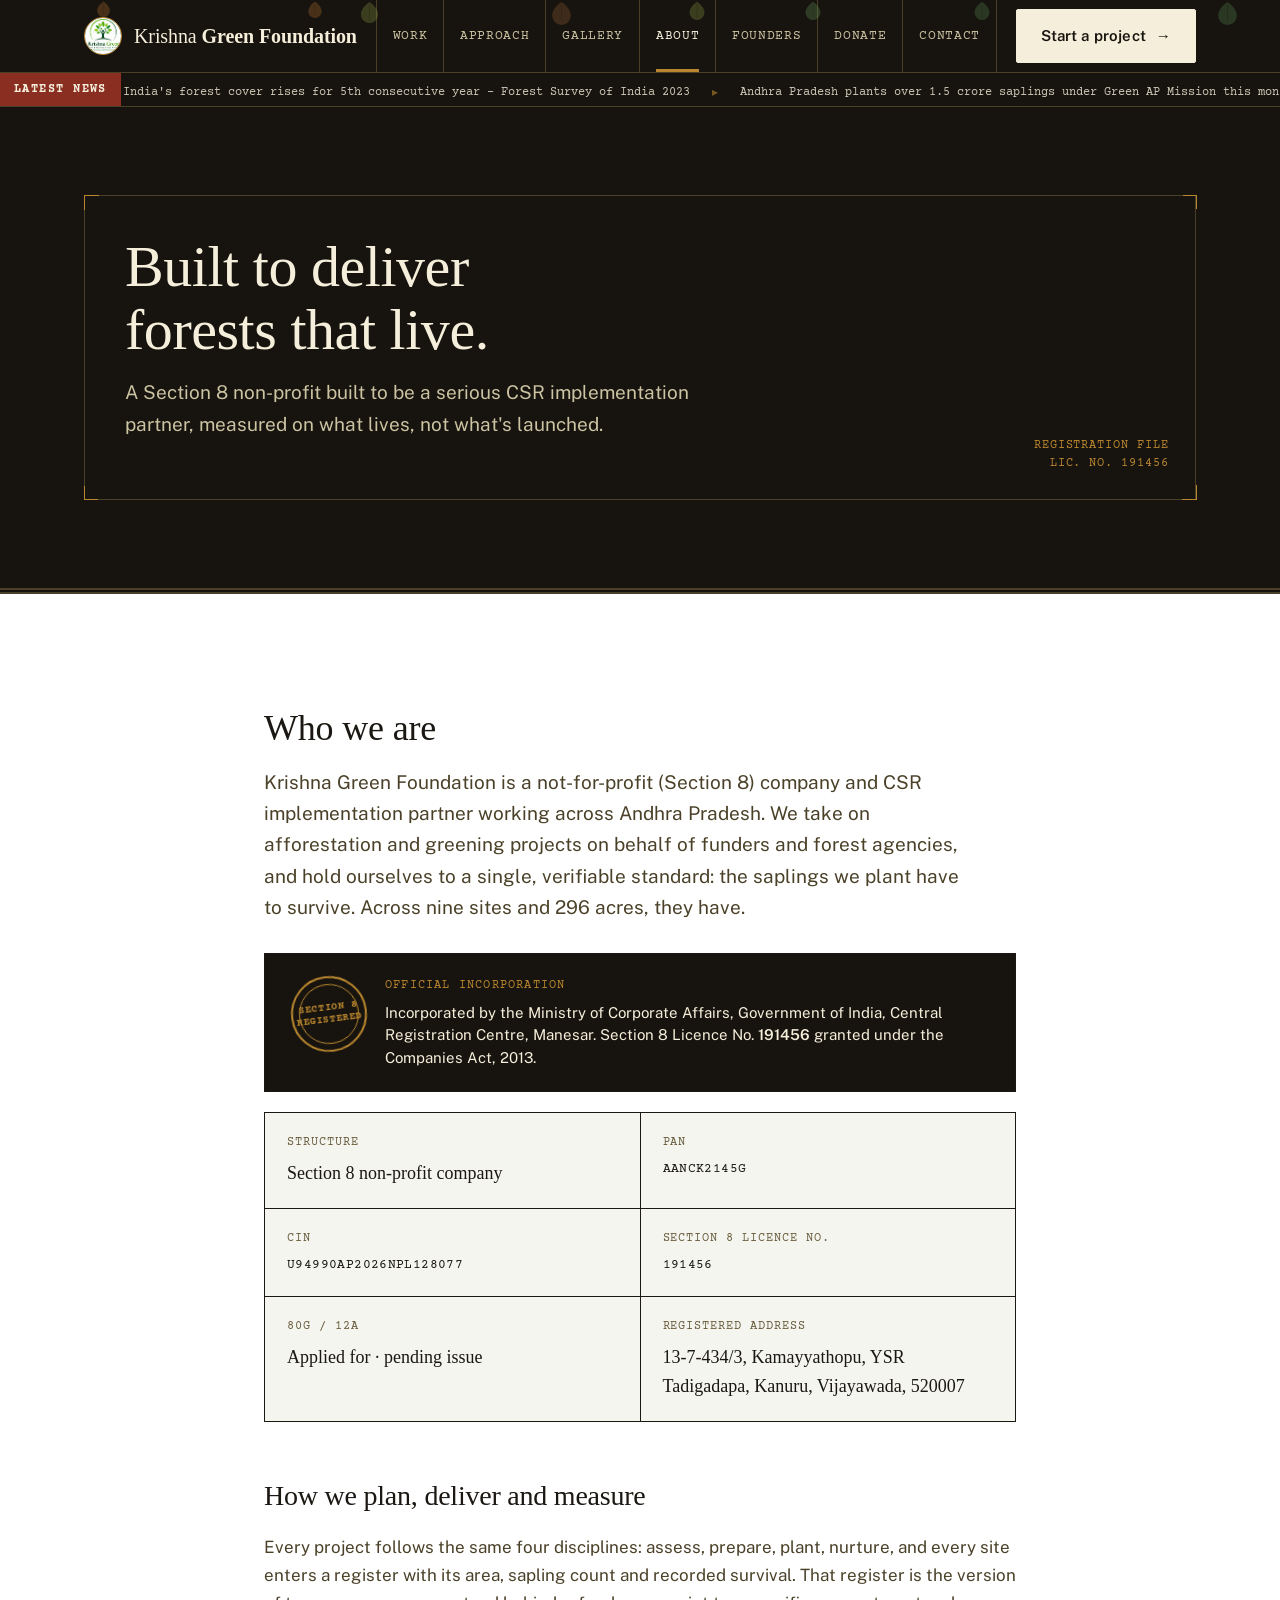
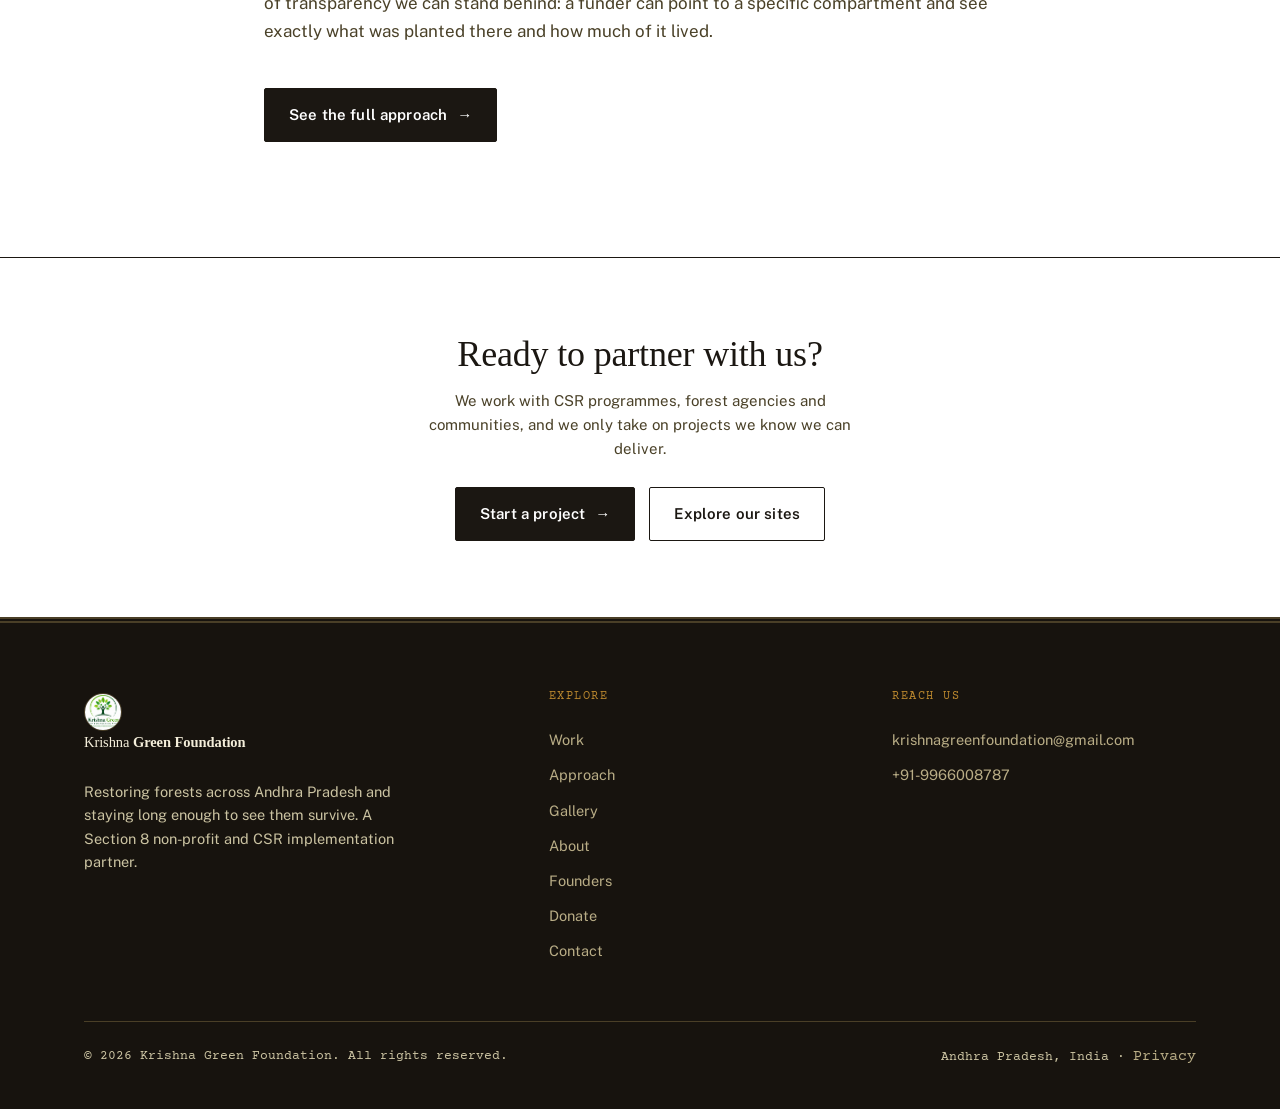
==== commit e0baf91d: "Updated" ====
--- a/about/index.html
+++ b/about/index.html
@@ -147,7 +147,7 @@
       <div class="wrap" style="max-width:880px">
 
         <h2 id="ab-h" class="display reveal"
-          style="font-size:clamp(22px,3vw,34px);color:var(--ink);line-height:1.1">
+          style="font-size:var(--fs-h2-sm);color:var(--ink);line-height:1.1">
           Who we are
         </h2>
         <p class="lede reveal" style="margin-top:18px">
--- a/styles.css
+++ b/styles.css
@@ -37,6 +37,27 @@
 
   --line:       #B7A467;   /* ruled hairline on paper                           */
 
+  /* muted bone — secondary text on night grounds */
+  --bone-soft:  #CBC3A2;   /* ledes, nav links, labels on dark                  */
+  --bone-faint: #B9AD86;   /* footer links, captions on dark                    */
+
+  /* type ramp */
+  --fs-label:   12px;      /* mono labels, tags — the 12px floor                */
+  --fs-meta:    13px;      /* mono data rows, nav, errors                       */
+  --fs-small:   14.5px;    /* secondary prose in cards and footer               */
+  --fs-body-s:  15px;      /* dense prose, buttons                              */
+  --fs-body:    16px;
+  --fs-lead:    18px;      /* small titles, ledger values                       */
+  --fs-title:   20px;      /* brand, tile titles                                */
+  --fs-lede:    clamp(16px,1.8vw,19px);
+  --fs-h3:      clamp(18px,2vw,23px);
+  --fs-h2-sm:   clamp(22px,3.2vw,36px);
+  --fs-h2:      clamp(26px,3.6vw,42px);
+  --fs-statement: clamp(28px,4.4vw,52px);
+  --fs-display: clamp(32px,4.8vw,58px);
+  --fs-figure:  clamp(30px,3.8vw,50px);
+  --fs-figure-xl: clamp(50px,7vw,86px);
+
   /* falling-leaf ambient animation (white-ground override) */
   --leaf-1: #4C7A4A;
   --leaf-2: #7C8C3E;
@@ -52,6 +73,7 @@
   --gutter: clamp(20px, 5vw, 72px);
   --radius: 2px;               /* register is ruled, not rounded */
   --ease: cubic-bezier(.2,.7,.2,1);
+  --ease-out: cubic-bezier(.16,1,.3,1); /* arrivals: fast start, long settle */
 }
 
 /* ---------- reset ---------- */
@@ -59,7 +81,7 @@
 html{scroll-behavior:smooth}
 body{
   margin:0; background:var(--paper); color:var(--ink);
-  font-family:var(--sans); font-size:16px; line-height:1.6;
+  font-family:var(--sans); font-size:var(--fs-body); line-height:1.6;
   -webkit-font-smoothing:antialiased; text-rendering:optimizeLegibility;
 }
 img,svg{display:block; max-width:100%}
@@ -99,11 +121,11 @@
 b,strong{font-weight:600}
 
 /* ---------- accessibility ---------- */
-:focus-visible{outline:3px solid var(--stamp); outline-offset:3px; border-radius:1px}
+:focus-visible{outline:3px solid var(--stamp); outline-offset:3px; border-radius:var(--radius)}
 .skip{
   position:absolute; left:-999px; top:0; z-index:200;
   background:var(--ink); color:var(--paper); padding:12px 18px; border-radius:var(--radius);
-  font-family:var(--mono); font-size:13px; letter-spacing:.03em;
+  font-family:var(--mono); font-size:var(--fs-meta); letter-spacing:.03em;
 }
 .skip:focus{left:12px; top:12px}
 .sr{position:absolute;width:1px;height:1px;overflow:hidden;clip:rect(0 0 0 0);white-space:nowrap}
@@ -111,8 +133,8 @@
 /* ---------- shared layout ---------- */
 .wrap{max-width:var(--maxw); margin-inline:auto; padding-inline:var(--gutter)}
 .display{font-family:var(--display); line-height:1.08; letter-spacing:-.005em}
-.lede{font-size:clamp(16px,1.8vw,19px); line-height:1.65; color:var(--ink-soft); max-width:58ch}
-.lede--onDark{color:#CBC3A2}
+.lede{font-size:var(--fs-lede); line-height:1.65; color:var(--ink-soft); max-width:58ch}
+.lede--onDark{color:var(--bone-soft)}
 
 .section{padding-block:clamp(64px,9vw,120px)}
 .rule{height:1px; background:var(--line); border:0; margin:0}
@@ -126,7 +148,7 @@
   --bg:var(--ink); --fg:var(--paper); --bd:var(--ink);
   display:inline-flex; align-items:center; gap:10px; cursor:pointer;
   padding:14px 24px; border:1.5px solid var(--bd); background:var(--bg); color:var(--fg);
-  border-radius:var(--radius); font-family:var(--sans); font-size:15px; font-weight:600; letter-spacing:.01em;
+  border-radius:var(--radius); font-family:var(--sans); font-size:var(--fs-body-s); font-weight:600; letter-spacing:.01em;
   transition:transform .2s var(--ease), background .2s var(--ease), color .2s var(--ease), border-color .2s var(--ease);
 }
 .btn:hover{transform:translateY(-2px); box-shadow:0 6px 14px rgba(27,23,18,.22)}
@@ -155,13 +177,13 @@
   border-bottom:1px solid var(--night-line);
 }
 .nav__in{display:flex; align-items:center; justify-content:space-between; height:72px}
-.brand{display:flex; align-items:center; gap:12px; font-family:var(--display); font-size:20px; letter-spacing:-.005em; color:var(--bone)}
+.brand{display:flex; align-items:center; gap:12px; font-family:var(--display); font-size:var(--fs-title); letter-spacing:-.005em; color:var(--bone)}
 .brand b{font-weight:700}
 .mark{width:38px;height:38px;flex:0 0 auto;object-fit:contain;border-radius:50%;border:1.5px solid var(--gold)}
 .nav__links{display:flex; align-items:center; height:100%}
 .nav__links a{
-  font-family:var(--mono); font-size:12.5px; letter-spacing:.05em; text-transform:uppercase;
-  color:#C9BE99; position:relative; height:100%; display:flex; align-items:center;
+  font-family:var(--mono); font-size:var(--fs-meta); letter-spacing:.05em; text-transform:uppercase;
+  color:var(--bone-soft); position:relative; height:100%; display:flex; align-items:center;
   padding-inline:16px; border-left:1px solid var(--night-line);
 }
 .nav__links a:last-child{border-right:1px solid var(--night-line)}
@@ -190,7 +212,7 @@
     max-height:calc(100vh - 72px); overflow-y:auto;
   }
   .nav[data-open="true"] + .mobile{transform:none; opacity:1; pointer-events:auto}
-  .mobile a:not(.btn){display:block; padding:18px var(--gutter); border-top:1px solid var(--night-line); font-size:19px; font-family:var(--display); color:var(--bone)}
+  .mobile a:not(.btn){display:block; padding:18px var(--gutter); border-top:1px solid var(--night-line); font-size:var(--fs-title); font-family:var(--display); color:var(--bone)}
   .mobile .btn{margin:18px var(--gutter) 26px; justify-content:center}
 }
 
@@ -205,7 +227,7 @@
 }
 .ticker__label{
   flex-shrink:0; background:var(--stamp); color:var(--bone);
-  font-family:var(--mono); font-size:12px; font-weight:700;
+  font-family:var(--mono); font-size:var(--fs-label); font-weight:700;
   letter-spacing:.12em; text-transform:uppercase;
   padding:0 14px; height:100%; display:flex; align-items:center; white-space:nowrap;
 }
@@ -214,13 +236,13 @@
   display:inline-flex; align-items:center; white-space:nowrap;
   animation:tickerScroll 60s linear infinite; will-change:transform;
 }
-.ticker__track:hover{animation-play-state:paused}
+.ticker__track:hover,.ticker__track:focus-within{animation-play-state:paused}
 .ticker__item{
-  font-family:var(--mono); font-size:12px; color:var(--bone); opacity:.82;
+  font-family:var(--mono); font-size:var(--fs-label); color:var(--bone); opacity:.82;
   text-decoration:none; padding-inline:2px; transition:opacity .2s, color .2s;
 }
 .ticker__item:hover{opacity:1; color:var(--gold)}
-.ticker__sep{padding-inline:20px; color:var(--gold); opacity:.6; font-size:12px}
+.ticker__sep{padding-inline:20px; color:var(--gold); opacity:.6; font-size:var(--fs-label)}
 @keyframes tickerScroll{ 0%{transform:translateX(0)} 100%{transform:translateX(-50%)} }
 
 /* ===========================================================================
@@ -245,14 +267,16 @@
 .cartouche .ct-tr{top:-1.5px; right:-1.5px; border-left:0; border-bottom:0}
 .cartouche .ct-bl{bottom:-1.5px; left:-1.5px; border-right:0; border-top:0}
 .page-banner__h1{
-  font-family:var(--display); font-size:clamp(30px,5vw,58px);
+  font-family:var(--display); font-size:var(--fs-display);
   color:var(--bone); max-width:22ch; line-height:1.08;
 }
 .page-banner__ref{
   position:absolute; bottom:clamp(16px,2.4vw,26px); right:clamp(16px,2.4vw,26px);
-  font-family:var(--mono); font-size:12px; letter-spacing:.08em; text-transform:uppercase;
+  font-family:var(--mono); font-size:var(--fs-label); letter-spacing:.08em; text-transform:uppercase;
   color:var(--gold); text-align:right; line-height:1.5; pointer-events:none;
 }
+/* narrow banners: no free corner for the decorative stamp, and in flow it would read as an eyebrow */
+@media(max-width:640px){ .page-banner__ref{display:none} }
 .page-banner__stats{
   display:flex; flex-wrap:wrap; gap:0;
   margin-top:36px; border-top:1px solid var(--night-line);
@@ -260,12 +284,12 @@
 .pb-stat{padding:16px 30px 4px 0; border-bottom:1px solid var(--night-line)}
 .pb-stat + .pb-stat{padding-left:30px; border-left:1px solid var(--night-line)}
 .pb-stat__n{
-  font-family:var(--display); font-weight:700; font-size:clamp(26px,3.2vw,40px); line-height:1; color:var(--bone);
+  font-family:var(--display); font-weight:700; font-size:var(--fs-h2); line-height:1; color:var(--bone);
   display:block;
 }
 .pb-stat__l{
-  font-family:var(--mono); font-size:12px; letter-spacing:.09em;
-  text-transform:uppercase; color:#C9BE99; display:block; margin-top:6px;
+  font-family:var(--mono); font-size:var(--fs-label); letter-spacing:.09em;
+  text-transform:uppercase; color:var(--bone-soft); display:block; margin-top:6px;
 }
 @media(max-width:640px){
   .page-banner__stats{flex-direction:column}
@@ -291,8 +315,13 @@
 .compmap{width:100%; overflow:visible}
 .compmap rect.parcel{stroke:var(--ink); stroke-width:1.5}
 .compmap text.parcel-no{font-family:var(--mono); font-weight:700; fill:var(--bone)}
-.compmap .parcel{transition:opacity .2s var(--ease)}
-.compmap-legend{display:flex; flex-wrap:wrap; gap:18px; margin-top:18px; font-family:var(--mono); font-size:12px; letter-spacing:.03em}
+/* register <-> map: parcels outside the filter recede; the row under the pointer inks its parcel */
+.compmap .parcel,.compmap .parcel-no{transition:opacity .28s var(--ease-out), stroke-width .2s var(--ease-out)}
+.compmap .is-out{opacity:.16}
+.compmap.has-lit .parcel:not(.is-lit),.compmap.has-lit .parcel-no:not(.is-lit){opacity:.5}
+.compmap.has-lit .is-out{opacity:.12}
+.compmap rect.parcel.is-lit{stroke-width:4.5}
+.compmap-legend{display:flex; flex-wrap:wrap; gap:18px; margin-top:18px; font-family:var(--mono); font-size:var(--fs-label); letter-spacing:.03em}
 .compmap-legend span{display:inline-flex; align-items:center; gap:8px}
 .compmap-legend i{width:14px;height:14px;display:inline-block;border:1px solid var(--ink)}
 
@@ -302,9 +331,9 @@
 .stats-bar{background:var(--night); padding-block:40px; border-top:1px solid var(--night-line); border-bottom:1px solid var(--night-line)}
 .stats-bar__inner{display:flex; flex-wrap:wrap; align-items:center; justify-content:center}
 .sbar-stat{flex:1 1 160px; text-align:center; padding:10px 20px}
-.sbar-n{font-family:var(--display); font-weight:700; font-size:clamp(30px,3.8vw,50px); line-height:1; color:var(--bone)}
+.sbar-n{font-family:var(--display); font-weight:700; font-size:var(--fs-figure); line-height:1; color:var(--bone)}
 .sbar-n span{font-size:.48em; color:var(--gold); vertical-align:.52em; font-family:var(--mono); font-weight:400}
-.sbar-l{font-family:var(--mono); font-size:13px; letter-spacing:.09em; text-transform:uppercase; color:#C9BE99; margin-top:9px}
+.sbar-l{font-family:var(--mono); font-size:var(--fs-meta); letter-spacing:.09em; text-transform:uppercase; color:var(--bone-soft); margin-top:9px}
 .sbar-div{width:1px; height:48px; background:var(--night-line); flex-shrink:0}
 @media(max-width:600px){ .sbar-div{display:none} .sbar-stat{flex:1 1 50%} }
 
@@ -317,13 +346,13 @@
   padding:clamp(26px,4.5vw,52px) clamp(26px,4.5vw,52px) clamp(30px,5vw,56px);
   display:grid; grid-template-columns:1fr 240px; gap:clamp(24px,4vw,48px); align-items:start;
 }
-.hero__h1{ font-size:clamp(32px,4.6vw,58px); color:var(--ink); line-height:1.06; margin-top:6px }
+.hero__h1{ font-size:var(--fs-display); color:var(--ink); line-height:1.06; margin-top:6px }
 .hero__h1 em{ font-style:italic; color:var(--stamp) }
 .hero__lede{margin-top:22px}
 .hero__cta{display:flex; flex-wrap:wrap; gap:14px; margin-top:30px}
 .hero__trust{display:flex; flex-wrap:wrap; width:fit-content; max-width:100%; gap:0; margin-top:28px; border:1px solid var(--ink)}
 .trust-badge{
-  font-family:var(--mono); font-size:12px; letter-spacing:.05em; text-transform:uppercase;
+  font-family:var(--mono); font-size:var(--fs-label); letter-spacing:.05em; text-transform:uppercase;
   padding:9px 14px; color:var(--ink-soft); border-right:1px solid var(--ink);
 }
 .hero__trust .trust-badge:last-child{border-right:0}
@@ -335,7 +364,7 @@
 /* ---------- seed-to-tree scene (hero visual) ---------- */
 .hero__scene-wrap{width:min(240px,100%); margin-inline:auto}
 .hero__scene-cap{
-  font-family:var(--mono); font-size:12px; letter-spacing:.04em; color:var(--ink-faint);
+  font-family:var(--mono); font-size:var(--fs-label); letter-spacing:.04em; color:var(--ink-faint);
   padding:0 clamp(26px,4.5vw,52px) clamp(24px,4vw,40px); border-top:1.5px solid var(--ink); margin:0; padding-top:18px;
 }
 .seed-scene{width:100%; height:auto; overflow:visible}
@@ -350,7 +379,7 @@
 .seed-scene .canopy circle{fill:var(--fill); opacity:0; transform-box:fill-box; transform-origin:center; transform:scale(.4)}
 .seed-scene .breath{opacity:0}
 .seed-scene .o2 circle{fill:var(--leaf-1)}
-.seed-scene .co2 circle{fill:#9C8E68}
+.seed-scene .co2 circle{fill:var(--bone-faint)}
 .seed-scene .o2, .seed-scene .co2{transform:translate(var(--x),var(--y)); opacity:0}
 
 @keyframes sceneFadeIn{ from{opacity:0; transform:translateY(10px)} to{opacity:1; transform:translateY(0)} }
@@ -387,11 +416,11 @@
    REGISTER / SITE ROWS — the ledger table
    ========================================================================== */
 .reg__head{display:flex; flex-wrap:wrap; align-items:flex-end; justify-content:space-between; gap:24px}
-.reg__head h2{font-family:var(--display); font-size:clamp(26px,3.6vw,42px); color:var(--ink); max-width:24ch; line-height:1.12}
+.reg__head h2{font-family:var(--display); font-size:var(--fs-h2); color:var(--ink); max-width:24ch; line-height:1.12}
 .filters{display:flex; flex-wrap:wrap; gap:0; margin-top:10px; border:1px solid var(--ink)}
 .filters button{
   cursor:pointer; background:var(--paper); border:0; border-right:1px solid var(--ink); color:var(--ink-soft);
-  padding:10px 16px; font-size:12.5px; font-family:var(--mono); letter-spacing:.03em; text-transform:uppercase;
+  padding:10px 16px; font-size:var(--fs-meta); font-family:var(--mono); letter-spacing:.03em; text-transform:uppercase;
   transition:.2s var(--ease);
 }
 .filters button:last-child{border-right:0}
@@ -407,18 +436,18 @@
   padding:22px 10px; transition:background .2s var(--ease), transform .2s var(--ease);
 }
 .site:hover{background:var(--paper-2); transform:translateX(8px)}
-.site__no{font-family:var(--mono); font-weight:700; font-size:16px; color:var(--ink-faint)}
-.site__name{font-family:var(--display); font-size:clamp(18px,2vw,23px); color:var(--ink); line-height:1.16}
-.site__loc{font-family:var(--mono); font-size:12px; letter-spacing:.04em; color:var(--ink-faint); margin-top:6px; text-transform:uppercase}
-.site__tag{font-family:var(--mono); font-size:12px; letter-spacing:.07em; text-transform:uppercase; color:var(--ink-soft); display:inline-flex; align-items:center; gap:7px; margin-top:9px}
+.site__no{font-family:var(--mono); font-weight:700; font-size:var(--fs-body); color:var(--ink-faint)}
+.site__name{font-family:var(--display); font-size:var(--fs-h3); color:var(--ink); line-height:1.16}
+.site__loc{font-family:var(--mono); font-size:var(--fs-label); letter-spacing:.04em; color:var(--ink-faint); margin-top:6px; text-transform:uppercase}
+.site__tag{font-family:var(--mono); font-size:var(--fs-label); letter-spacing:.07em; text-transform:uppercase; color:var(--ink-soft); display:inline-flex; align-items:center; gap:7px; margin-top:9px}
 .site__tag::before{content:""; width:11px;height:11px; border:1.5px solid var(--ink); background:var(--compartment)}
 .site__tag[data-cat="park"]::before{background:var(--compartment-3)}
 .site__tag[data-cat="urban"]::before{background:var(--cat-urban)}
-.site__data{font-family:var(--mono); font-size:13px; color:var(--ink-soft); display:flex; gap:22px; justify-content:flex-end; align-items:baseline}
-.site__data b{color:var(--ink); font-weight:700; font-size:16px}
+.site__data{font-family:var(--mono); font-size:var(--fs-meta); color:var(--ink-soft); display:flex; gap:22px; justify-content:flex-end; align-items:baseline}
+.site__data b{color:var(--ink); font-weight:700; font-size:var(--fs-body)}
 .site__data .surv{color:var(--stamp); font-weight:700}
-.site__open{font-family:var(--mono); font-size:12px; color:var(--ink-faint); white-space:nowrap; display:inline-flex; align-items:center; gap:7px}
-.reg__foot{margin-top:20px; font-family:var(--mono); font-size:12px; color:var(--ink-faint)}
+.site__open{font-family:var(--mono); font-size:var(--fs-label); color:var(--ink-faint); white-space:nowrap; display:inline-flex; align-items:center; gap:7px}
+.reg__foot{margin-top:20px; font-family:var(--mono); font-size:var(--fs-label); color:var(--ink-faint)}
 
 @media (max-width:820px){
   .site{grid-template-columns:40px 1fr; gap:4px 16px; padding:20px 8px}
@@ -443,17 +472,17 @@
 .prog-card:hover .prog-card__img img{transform:scale(1.04)}
 .prog-card__tag{
   position:absolute; top:12px; left:12px;
-  font-family:var(--mono); font-size:12px; letter-spacing:.08em; text-transform:uppercase;
+  font-family:var(--mono); font-size:var(--fs-label); letter-spacing:.08em; text-transform:uppercase;
   background:var(--compartment); color:var(--bone);
   padding:5px 10px; font-weight:700; border:1px solid var(--ink);
 }
 .prog-card__tag--park{background:var(--compartment-3); color:var(--night)}
 .prog-card__tag--urban{background:var(--cat-urban); color:var(--bone)}
 .prog-card__body{padding:22px 22px 26px}
-.prog-card__body h3{font-family:var(--display); font-size:clamp(18px,1.8vw,21px); color:var(--ink); line-height:1.2}
-.prog-card__body p{margin-top:10px; font-size:14.5px; color:var(--ink-soft); line-height:1.55}
-.prog-card__data{margin-top:16px; padding-top:13px; border-top:1px solid var(--line); display:flex; gap:16px; flex-wrap:wrap; font-family:var(--mono); font-size:12px; color:var(--ink-faint)}
-.prog-card__data b{color:var(--ink); font-size:15px; font-weight:700}
+.prog-card__body h3{font-family:var(--display); font-size:var(--fs-h3); color:var(--ink); line-height:1.2}
+.prog-card__body p{margin-top:10px; font-size:var(--fs-small); color:var(--ink-soft); line-height:1.55}
+.prog-card__data{margin-top:16px; padding-top:13px; border-top:1px solid var(--line); display:flex; gap:16px; flex-wrap:wrap; font-family:var(--mono); font-size:var(--fs-label); color:var(--ink-faint)}
+.prog-card__data b{color:var(--ink); font-size:var(--fs-body-s); font-weight:700}
 @media(max-width:860px){.prog__grid{grid-template-columns:1fr} .prog-card{border-right:0; border-bottom:1.5px solid var(--ink)} .prog-card:last-child{border-bottom:0}}
 
 /* ===========================================================================
@@ -461,9 +490,9 @@
    ========================================================================== */
 .mission-strip{background:var(--night); color:var(--bone); padding-block:clamp(56px,8vw,104px)}
 .mission-strip__in{display:grid; grid-template-columns:1fr 1.1fr; gap:clamp(30px,5vw,70px); align-items:center}
-.mission-strip__left h2{font-family:var(--display); font-size:clamp(28px,4.4vw,52px); color:var(--bone); line-height:1.12}
+.mission-strip__left h2{font-family:var(--display); font-size:var(--fs-statement); color:var(--bone); line-height:1.12}
 .mission-strip__left h2 em{color:var(--gold); font-style:italic}
-.mission-strip__right p{font-size:clamp(15px,1.4vw,17px); color:#C9BE99; line-height:1.7}
+.mission-strip__right p{font-size:var(--fs-lede); color:var(--bone-soft); line-height:1.7}
 @media(max-width:860px){.mission-strip__in{grid-template-columns:1fr}}
 
 /* ===========================================================================
@@ -473,8 +502,8 @@
 .step, .how-step{padding:30px 24px 28px 0; position:relative}
 .step + .step, .how-step + .how-step{border-left:1px solid var(--line); padding-left:24px}
 .step__ic, .how-step__icon{width:36px;height:36px;color:var(--ink)}
-.step h3, .how-step h3{font-family:var(--display); font-size:clamp(19px,1.7vw,22px); color:var(--ink); margin-top:16px; line-height:1.2}
-.step p, .how-step p{margin-top:11px; font-size:14.5px; color:var(--ink-soft); line-height:1.58}
+.step h3, .how-step h3{font-family:var(--display); font-size:var(--fs-h3); color:var(--ink); margin-top:16px; line-height:1.2}
+.step p, .how-step p{margin-top:11px; font-size:var(--fs-small); color:var(--ink-soft); line-height:1.58}
 .step__stamp{position:absolute; top:26px; right:20px; font-family:var(--mono); font-size:26px; font-weight:700; color:var(--paper-3)}
 @media (max-width:900px){
   .steps,.how__grid{grid-template-columns:repeat(2,1fr)}
@@ -495,10 +524,10 @@
 .cap{background:var(--paper); padding:30px; border-right:1px solid var(--ink)}
 .cap:last-child{border-right:0}
 .cap__ring{width:32px;height:32px;color:var(--ink)}
-.cap h3{font-family:var(--display); font-size:22px; color:var(--ink); margin-top:18px}
-.cap p{font-size:14.5px; color:var(--ink-soft); margin-top:10px; line-height:1.55}
-.cap__data{margin-top:20px; padding-top:16px; border-top:1px solid var(--line); display:flex; gap:22px; font-family:var(--mono); font-size:12px; color:var(--ink-faint)}
-.cap__data b{display:block; font-size:18px; color:var(--ink); font-weight:700; margin-bottom:2px}
+.cap h3{font-family:var(--display); font-size:var(--fs-title); color:var(--ink); margin-top:18px}
+.cap p{font-size:var(--fs-small); color:var(--ink-soft); margin-top:10px; line-height:1.55}
+.cap__data{margin-top:20px; padding-top:16px; border-top:1px solid var(--line); display:flex; gap:22px; font-family:var(--mono); font-size:var(--fs-label); color:var(--ink-faint)}
+.cap__data b{display:block; font-size:var(--fs-lead); color:var(--ink); font-weight:700; margin-bottom:2px}
 @media (max-width:860px){ .caps__grid{grid-template-columns:1fr} .cap{border-right:0; border-bottom:1.5px solid var(--ink)} .cap:last-child{border-bottom:0} }
 
 /* ===========================================================================
@@ -508,8 +537,8 @@
 .val-card{padding:26px 22px 4px 0; border-bottom:1.5px solid var(--ink)}
 .val-card + .val-card{border-left:1px solid var(--line); padding-left:22px}
 .val-card__icon{width:26px;height:26px;color:var(--stamp)}
-.val-card h3{font-family:var(--display); font-size:18.5px; color:var(--ink); margin-top:15px}
-.val-card p{font-size:14px; color:var(--ink-soft); line-height:1.55; margin-top:9px; padding-bottom:26px}
+.val-card h3{font-family:var(--display); font-size:var(--fs-lead); color:var(--ink); margin-top:15px}
+.val-card p{font-size:var(--fs-small); color:var(--ink-soft); line-height:1.55; margin-top:9px; padding-bottom:26px}
 @media(max-width:860px){.val__grid{grid-template-columns:repeat(2,1fr)} .val-card:nth-child(odd){border-left:0;padding-left:0} .val-card:nth-child(even){padding-left:22px} .val-card{border-bottom:1px solid var(--line)}}
 @media(max-width:520px){.val__grid{grid-template-columns:1fr} .val-card{border-left:0 !important;padding-left:0 !important}}
 
@@ -517,7 +546,7 @@
    SHARED SECTION HEADER
    ========================================================================== */
 .sec-head{display:flex; flex-wrap:wrap; align-items:flex-end; justify-content:space-between; gap:24px; margin-bottom:48px}
-.sec-head__h2{font-family:var(--display); font-size:clamp(26px,3.4vw,42px); color:var(--ink); max-width:26ch; line-height:1.14}
+.sec-head__h2{font-family:var(--display); font-size:var(--fs-h2); color:var(--ink); max-width:26ch; line-height:1.14}
 
 /* ===========================================================================
    AUDIT TRAIL — CSR proof (home)
@@ -525,16 +554,16 @@
 .csr-proof{background:var(--night); color:var(--bone)}
 .csr-proof__in{display:grid; grid-template-columns:1fr 1fr; gap:clamp(30px,5vw,70px); align-items:start}
 .csr-proof__in > :only-child{grid-column:1 / -1; max-width:760px}
-.csr-proof__text h2{font-family:var(--display); font-size:clamp(26px,3.2vw,40px); color:var(--bone)}
-.csr-proof__logos-label{font-family:var(--mono); font-size:12px; letter-spacing:.1em; text-transform:uppercase; color:#9C8E68; margin-bottom:14px}
+.csr-proof__text h2{font-family:var(--display); font-size:var(--fs-h2); color:var(--bone)}
+.csr-proof__logos-label{font-family:var(--mono); font-size:var(--fs-label); letter-spacing:.1em; text-transform:uppercase; color:var(--bone-faint); margin-bottom:14px}
 .logos{margin-top:0; display:grid; grid-template-columns:repeat(2,1fr); gap:1px; background:var(--night-line); border:1px solid var(--night-line)}
 .logo{
   background:var(--night-2); height:90px;
   display:flex; align-items:center; justify-content:center; text-align:center;
-  font-family:var(--mono); font-size:12px; letter-spacing:.05em; padding:10px;
-  color:#A6976E;
-}
-.csr-proof__note{margin-top:14px; font-family:var(--mono); font-size:13px; color:#C9BE99}
+  font-family:var(--mono); font-size:var(--fs-label); letter-spacing:.05em; padding:10px;
+  color:var(--bone-faint);
+}
+.csr-proof__note{margin-top:14px; font-family:var(--mono); font-size:var(--fs-meta); color:var(--bone-soft)}
 @media(max-width:860px){ .csr-proof__in{grid-template-columns:1fr} .logos{grid-template-columns:repeat(4,1fr)} }
 @media(max-width:540px){.logos{grid-template-columns:repeat(2,1fr)}}
 
@@ -542,7 +571,7 @@
    CTA TILES — action ledger
    ========================================================================== */
 .cta-block{background:var(--paper); padding-block:clamp(66px,9vw,120px)}
-.cta-block h2{text-align:center;margin-inline:auto;margin-top:0;max-width:24ch;color:var(--ink); font-size:clamp(26px,3.8vw,42px)}
+.cta-block h2{text-align:center;margin-inline:auto;margin-top:0;max-width:24ch;color:var(--ink); font-size:var(--fs-h2)}
 .cta-block > .wrap > p{margin-inline:auto;text-align:center;margin-top:18px;max-width:52ch}
 .cta-tiles{display:grid; grid-template-columns:repeat(4,1fr); gap:0; margin-top:44px; border:1.5px solid var(--ink)}
 @media(max-width:980px){.cta-tiles{grid-template-columns:repeat(2,1fr)} .cta-tile:nth-child(2n){border-right:0} .cta-tile{border-bottom:1.5px solid var(--ink)}}
@@ -556,11 +585,11 @@
 .cta-tile--stamp{background:var(--stamp); color:var(--bone)}
 .cta-tile--stamp:hover{background:var(--stamp-2)}
 .cta-tile__icon{width:26px;height:26px;color:inherit}
-.cta-tile h3{font-family:var(--display); font-size:20px; margin-top:16px; color:inherit}
-.cta-tile p{font-size:14.5px; line-height:1.55; margin-top:9px; color:var(--ink-soft)}
-.cta-tile--stamp p{color:#F0DCD5}
-.cta-tile__link{display:inline-block; margin-top:18px; font-family:var(--mono); font-size:12px; letter-spacing:.04em; color:var(--ink-faint)}
-.cta-tile--stamp .cta-tile__link{color:#F0DCD5}
+.cta-tile h3{font-family:var(--display); font-size:var(--fs-title); margin-top:16px; color:inherit}
+.cta-tile p{font-size:var(--fs-small); line-height:1.55; margin-top:9px; color:var(--ink-soft)}
+.cta-tile--stamp p{color:var(--bone)}
+.cta-tile__link{display:inline-block; margin-top:18px; font-family:var(--mono); font-size:var(--fs-label); letter-spacing:.04em; color:var(--ink-faint)}
+.cta-tile--stamp .cta-tile__link{color:var(--bone)}
 .cta-tile:hover .cta-tile__link{color:var(--ink)}
 @media(max-width:860px){.cta-tiles{grid-template-columns:1fr} .cta-tile{border-right:0; border-bottom:1.5px solid var(--ink)} .cta-tile:last-child{border-bottom:0}}
 
@@ -569,16 +598,16 @@
    ========================================================================== */
 .contact{background:var(--paper-2)}
 .contact__grid{display:grid; grid-template-columns:1fr 1.1fr; gap:clamp(30px,6vw,80px); align-items:start}
-.contact h2{font-family:var(--display); font-size:clamp(28px,4vw,46px); color:var(--ink); line-height:1.08}
+.contact h2{font-family:var(--display); font-size:var(--fs-h2); color:var(--ink); line-height:1.08}
 .contact__lede{margin-top:20px}
-.contact__list{margin-top:32px; display:grid; gap:0; font-family:var(--mono); font-size:13.5px; border-top:1px solid var(--ink)}
+.contact__list{margin-top:32px; display:grid; gap:0; font-family:var(--mono); font-size:var(--fs-meta); border-top:1px solid var(--ink)}
 .contact__list div{display:flex; gap:14px; padding:13px 0; border-bottom:1px solid var(--line); color:var(--ink-soft)}
 .contact__list span{color:var(--gold-ink); min-width:92px; font-weight:700}
 
 .contact__trust{margin-top:28px; display:grid; gap:0; border:1px solid var(--ink)}
 .contact__trust-item{
   display:flex; align-items:center; gap:12px;
-  font-family:var(--mono); font-size:12px; color:var(--ink-soft); letter-spacing:.02em;
+  font-family:var(--mono); font-size:var(--fs-label); color:var(--ink-soft); letter-spacing:.02em;
   padding:11px 14px; border-bottom:1px solid var(--line);
 }
 .contact__trust-item:last-child{border-bottom:0}
@@ -586,24 +615,26 @@
 
 .form{background:var(--paper); border:1.5px solid var(--ink); padding:clamp(24px,4vw,40px)}
 .field{margin-bottom:20px}
-.field label{display:block; font-family:var(--mono); font-size:12px; letter-spacing:.06em; text-transform:uppercase; color:var(--ink-soft); margin-bottom:8px}
+.field label{display:block; font-family:var(--mono); font-size:var(--fs-label); letter-spacing:.06em; text-transform:uppercase; color:var(--ink-soft); margin-bottom:8px}
 .field .req{color:var(--stamp)}
 .field input, .field select, .field textarea{
-  width:100%; font-family:var(--sans); font-size:16px; color:var(--ink);
+  width:100%; font-family:var(--sans); font-size:var(--fs-body); color:var(--ink);
   background:var(--paper); border:1px solid var(--ink-faint); border-radius:var(--radius);
   padding:13px 14px; transition:border-color .2s var(--ease);
 }
 .field textarea{min-height:120px; resize:vertical}
 .field input:focus, .field select:focus, .field textarea:focus{border-color:var(--ink); border-width:1.5px}
 .field[data-err="true"] input, .field[data-err="true"] select, .field[data-err="true"] textarea{border-color:var(--stamp)}
-.err{color:var(--stamp); font-size:13px; margin-top:7px; display:none; font-family:var(--sans)}
+.err{color:var(--stamp); font-size:var(--fs-meta); margin-top:7px; display:none; font-family:var(--sans)}
 .field[data-err="true"] .err{display:block}
 .row2{display:grid; grid-template-columns:1fr 1fr; gap:20px}
-.check{display:flex; gap:12px; align-items:flex-start; font-size:14px; color:var(--ink-soft)}
+.row2 .field{margin-bottom:0}
+.row2{margin-bottom:20px} /* stacked rows keep the same 20px rhythm as single fields */
+.check{display:flex; gap:12px; align-items:flex-start; font-size:var(--fs-small); color:var(--ink-soft)}
 .check input{width:20px;height:20px;margin-top:2px;flex:0 0 auto; accent-color:var(--ink)}
-.form__note{font-family:var(--mono); font-size:12px; color:var(--ink-faint); margin-top:18px; line-height:1.55}
+.form__note{font-family:var(--mono); font-size:var(--fs-label); color:var(--ink-faint); margin-top:18px; line-height:1.55}
 .form__ok{display:none; background:var(--paper-2); border:1.5px solid var(--compartment); padding:22px; color:var(--ink)}
-.form__ok b{font-family:var(--display); font-size:20px; display:block; margin-bottom:6px}
+.form__ok b{font-family:var(--display); font-size:var(--fs-title); display:block; margin-bottom:6px}
 .form.is-sent .form__body{display:none}
 .form.is-sent .form__ok{display:block}
 @media (max-width:900px){ .contact__grid{grid-template-columns:1fr} .row2{grid-template-columns:1fr} }
@@ -614,23 +645,23 @@
 .tier:last-child{border-right:0}
 .tier:hover{background:var(--paper-2)}
 .tier[aria-pressed="true"]{background:var(--ink); color:var(--paper)}
-.tier__amt{font-family:var(--display); font-weight:700; font-size:clamp(18px,2vw,24px)}
-.tier__label{font-family:var(--mono); font-size:12px; letter-spacing:.04em; margin-top:6px; display:block; opacity:.8}
+.tier__amt{font-family:var(--display); font-weight:700; font-size:var(--fs-h3)}
+.tier__label{font-family:var(--mono); font-size:var(--fs-label); letter-spacing:.04em; margin-top:6px; display:block; opacity:.8}
 @media(max-width:760px){.tiers{grid-template-columns:repeat(2,1fr)} .tier:nth-child(2n){border-right:0} .tier{border-bottom:1px solid var(--ink)}}
-.tiers-note{font-family:var(--mono); font-size:12px; color:var(--ink-faint); margin-top:14px}
+.tiers-note{font-family:var(--mono); font-size:var(--fs-label); color:var(--ink-faint); margin-top:14px}
 
 /* ===========================================================================
    FOOTER — ledger endpaper
    ========================================================================== */
-.foot{background:var(--night); color:#B9AD86; padding-block:64px 40px; border-top:6px double var(--night-line)}
+.foot{background:var(--night); color:var(--bone-faint); padding-block:64px 40px; border-top:6px double var(--night-line)}
 .foot__grid{display:grid; grid-template-columns:1.4fr 1fr 1fr; gap:40px}
 .foot .brand{color:var(--bone)}
 .foot .mark{border-color:var(--night-line)}
-.foot__mission{margin-top:20px; max-width:38ch; font-size:14.5px; line-height:1.6; color:#C9BE99}
-.foot h3{font-family:var(--mono); font-size:12px; letter-spacing:.12em; text-transform:uppercase; color:var(--gold); margin-bottom:16px}
-.foot a{display:block; padding:6px 0; font-size:14.5px; color:#B9AD86; transition:color .2s var(--ease)}
+.foot__mission{margin-top:20px; max-width:38ch; font-size:var(--fs-small); line-height:1.6; color:var(--bone-soft)}
+.foot h3{font-family:var(--mono); font-size:var(--fs-label); letter-spacing:.12em; text-transform:uppercase; color:var(--gold); margin-bottom:16px}
+.foot a{display:block; padding:6px 0; font-size:var(--fs-small); color:var(--bone-faint); transition:color .2s var(--ease)}
 .foot a:hover{color:var(--bone)}
-.foot__bar{margin-top:52px; padding-top:24px; border-top:1px solid var(--night-line); display:flex; flex-wrap:wrap; gap:12px 24px; justify-content:space-between; font-family:var(--mono); font-size:13px; color:#C9BE99}
+.foot__bar{margin-top:52px; padding-top:24px; border-top:1px solid var(--night-line); display:flex; flex-wrap:wrap; gap:12px 24px; justify-content:space-between; font-family:var(--mono); font-size:var(--fs-meta); color:var(--bone-soft)}
 @media (max-width:780px){ .foot__grid{grid-template-columns:1fr 1fr} .foot__grid > div:first-child{grid-column:1 / -1} }
 
 /* ===========================================================================
@@ -645,32 +676,34 @@
   background:var(--paper); overflow-y:auto; transform:translateX(24px); opacity:0;
   transition:.32s var(--ease); border-left:1.5px solid var(--ink); box-shadow:-24px 0 60px rgba(23,19,14,.28);
 }
-.modal[data-open="true"] .modal__panel{transform:none; opacity:1}
-.modal__x{position:absolute; top:20px; right:20px; z-index:2; width:42px;height:42px; border:1.5px solid var(--ink); border-radius:50%; background:var(--paper); cursor:pointer; font-size:20px; color:var(--ink); display:flex; align-items:center; justify-content:center}
+.modal[data-open="true"] .modal__panel{transform:none; opacity:1; animation:drawerIn .42s var(--ease-out) both}
+.modal[data-open="true"] .modal__scrim{animation:scrimIn .3s var(--ease) both}
+@keyframes drawerIn{ from{transform:translateX(56px); opacity:0} to{transform:none; opacity:1} }
+@keyframes scrimIn{ from{opacity:0} to{opacity:1} }
+.modal__x{position:absolute; top:20px; right:20px; z-index:2; width:42px;height:42px; border:1.5px solid var(--ink); border-radius:50%; background:var(--paper); cursor:pointer; font-size:var(--fs-title); color:var(--ink); display:flex; align-items:center; justify-content:center}
 .modal__x:hover{background:var(--ink); color:var(--paper)}
 .md{padding:clamp(28px,5vw,52px)}
-.md__cat{font-family:var(--mono); font-size:12px; letter-spacing:.1em; text-transform:uppercase; color:var(--gold-ink)}
-.md__title{font-family:var(--display); font-size:clamp(24px,3.6vw,36px); color:var(--ink); margin-top:14px; line-height:1.1}
-.md__result{font-size:16.5px; color:var(--ink-soft); margin-top:14px; line-height:1.55}
+.md__cat{font-family:var(--mono); font-size:var(--fs-label); letter-spacing:.1em; text-transform:uppercase; color:var(--gold-ink)}
+.md__title{font-family:var(--display); font-size:var(--fs-h2-sm); color:var(--ink); margin-top:14px; line-height:1.1}
+.md__result{font-size:var(--fs-body); color:var(--ink-soft); margin-top:14px; line-height:1.55}
 .md__meta{margin-top:26px; display:grid; grid-template-columns:1fr 1fr; gap:1px; background:var(--ink); border:1.5px solid var(--ink)}
 .md__meta div{background:var(--paper); padding:14px 16px}
-.md__meta dt{font-family:var(--mono); font-size:12px; letter-spacing:.08em; text-transform:uppercase; color:var(--ink-faint)}
-.md__meta dd{margin:5px 0 0; font-family:var(--mono); font-size:15px; color:var(--ink); font-weight:700}
-.md__gallery{margin-top:26px; display:grid; grid-template-columns:1fr 1fr; gap:1px; background:var(--line)}
-.md__ph{aspect-ratio:4/3; background:var(--paper-2); display:flex; align-items:center; justify-content:center; font-family:var(--mono); font-size:12px; color:var(--ink-faint); text-align:center; padding:10px}
+.md__meta div:last-child:nth-child(odd){grid-column:1 / -1} /* odd count: last cell spans, no dead ink cell */
+.md__meta dt{font-family:var(--mono); font-size:var(--fs-label); letter-spacing:.08em; text-transform:uppercase; color:var(--ink-faint)}
+.md__meta dd{margin:5px 0 0; font-family:var(--mono); font-size:var(--fs-body-s); color:var(--ink); font-weight:700}
 .md section{margin-top:28px}
-.md h4{font-family:var(--mono); font-size:12px; letter-spacing:.1em; text-transform:uppercase; color:var(--gold-ink); margin-bottom:12px}
-.md p{font-size:15px; color:var(--ink); line-height:1.6}
+.md h4{font-family:var(--mono); font-size:var(--fs-label); letter-spacing:.1em; text-transform:uppercase; color:var(--gold-ink); margin-bottom:12px}
+.md p{font-size:var(--fs-body-s); color:var(--ink); line-height:1.6}
 .md ul{margin:0; padding-left:18px}
-.md li{font-size:15px; color:var(--ink); line-height:1.55; margin-bottom:8px}
+.md li{font-size:var(--fs-body-s); color:var(--ink); line-height:1.55; margin-bottom:8px}
 .md__cta{margin-top:34px; padding-top:24px; border-top:1px solid var(--line)}
 
 /* ===========================================================================
    PAGE CTA — closing ledger action
    ========================================================================== */
 .page-cta{background:var(--paper); padding-block:clamp(44px,6vw,76px); text-align:center; border-top:1.5px solid var(--ink)}
-.page-cta h2{font-family:var(--display); font-size:clamp(22px,3.2vw,36px); color:var(--ink); max-width:26ch; margin-inline:auto; line-height:1.14}
-.page-cta p{margin:14px auto 0; max-width:48ch; color:var(--ink-soft); font-size:15.5px; line-height:1.6}
+.page-cta h2{font-family:var(--display); font-size:var(--fs-h2-sm); color:var(--ink); max-width:26ch; margin-inline:auto; line-height:1.14}
+.page-cta p{margin:14px auto 0; max-width:48ch; color:var(--ink-soft); font-size:var(--fs-body-s); line-height:1.6}
 .page-cta .hero__cta{justify-content:center; margin-top:26px}
 .page-cta .btn--onDark{--bg:var(--ink);--fg:var(--paper);--bd:var(--ink)}
 .page-cta .btn--onDark.btn--ghost{--bg:transparent;--fg:var(--ink);--bd:var(--ink)}
@@ -680,11 +713,11 @@
    ========================================================================== */
 .result-strip{background:var(--night-2); padding-block:clamp(44px,6vw,76px); color:var(--bone)}
 .result-strip__in{display:grid; grid-template-columns:auto 1fr; gap:clamp(30px,5vw,72px); align-items:center}
-.result-strip__n{font-family:var(--display); font-weight:700; font-size:clamp(50px,7vw,86px); line-height:1; color:var(--gold)}
+.result-strip__n{font-family:var(--display); font-weight:700; font-size:var(--fs-figure-xl); line-height:1; color:var(--gold)}
 .result-strip__n span{font-size:.5em; vertical-align:.42em; font-family:var(--mono); font-weight:400}
-.result-strip__l{font-family:var(--mono); font-size:13px; letter-spacing:.1em; text-transform:uppercase; color:#C9BE99; margin-top:8px}
-.result-strip__text h2{color:var(--bone); font-size:clamp(22px,3vw,32px); line-height:1.15}
-.result-strip__text p{margin-top:14px; color:#C9BE99; line-height:1.65; font-size:15.5px}
+.result-strip__l{font-family:var(--mono); font-size:var(--fs-meta); letter-spacing:.1em; text-transform:uppercase; color:var(--bone-soft); margin-top:8px}
+.result-strip__text h2{color:var(--bone); font-size:var(--fs-h2-sm); line-height:1.15}
+.result-strip__text p{margin-top:14px; color:var(--bone-soft); line-height:1.65; font-size:var(--fs-body-s)}
 @media(max-width:640px){.result-strip__in{grid-template-columns:1fr}}
 
 /* ===========================================================================
@@ -693,13 +726,13 @@
 .about-notice{margin-top:30px; background:var(--night); color:var(--bone); padding:22px 26px; display:flex; align-items:flex-start; gap:18px; border:1.5px solid var(--ink)}
 .about-notice .seal{--sz:76px; flex-shrink:0; mix-blend-mode:normal; color:var(--gold); border-color:var(--gold)}
 .about-notice .seal::before{border-color:var(--gold)}
-.about-notice__label{font-family:var(--mono); font-size:12px; letter-spacing:.1em; text-transform:uppercase; color:var(--gold)}
-.about-notice__text{margin:6px 0 0; font-size:15px; color:var(--bone); line-height:1.5}
+.about-notice__label{font-family:var(--mono); font-size:var(--fs-label); letter-spacing:.1em; text-transform:uppercase; color:var(--gold)}
+.about-notice__text{margin:6px 0 0; font-size:var(--fs-body-s); color:var(--bone); line-height:1.5}
 .about-grid{margin-top:20px; display:grid; grid-template-columns:repeat(2,1fr); gap:1px; background:var(--ink); border:1.5px solid var(--ink)}
 .about-cell{background:var(--paper-2); padding:20px 22px}
-.about-cell__label{font-family:var(--mono); font-size:12px; letter-spacing:.08em; text-transform:uppercase; color:var(--ink-faint)}
-.about-cell__value{font-family:var(--display); font-size:18px; color:var(--ink); margin-top:7px}
-.about-cell__value--mono{font-family:var(--mono); font-size:13.5px; letter-spacing:.03em}
+.about-cell__label{font-family:var(--mono); font-size:var(--fs-label); letter-spacing:.08em; text-transform:uppercase; color:var(--ink-faint)}
+.about-cell__value{font-family:var(--display); font-size:var(--fs-lead); color:var(--ink); margin-top:7px}
+.about-cell__value--mono{font-family:var(--mono); font-size:var(--fs-meta); letter-spacing:.03em}
 @media(max-width:580px){.about-grid{grid-template-columns:1fr}}
 
 /* ===========================================================================
@@ -716,23 +749,23 @@
 .gallery__caption{
   position:absolute; bottom:0; left:0; right:0; padding:12px 14px;
   background:rgba(23,19,14,.82); color:var(--bone);
-  font-family:var(--mono); font-size:12px; letter-spacing:.03em;
+  font-family:var(--mono); font-size:var(--fs-label); letter-spacing:.03em;
   opacity:0; transition:opacity .3s var(--ease);
 }
 .gallery__item:hover .gallery__caption{opacity:1}
-.gallery__empty{font-family:var(--mono);font-size:13px;color:var(--ink-faint);margin-top:32px}
+.gallery__empty{font-family:var(--mono);font-size:var(--fs-meta);color:var(--ink-faint);margin-top:32px}
 .gallery__arrow{
   position:absolute; top:50%; transform:translateY(-50%); z-index:2;
   width:46px; height:46px; border-radius:50%; border:1.5px solid var(--ink);
   background:var(--paper); color:var(--ink); cursor:pointer;
-  display:flex; align-items:center; justify-content:center; font-size:19px; line-height:1;
+  display:flex; align-items:center; justify-content:center; font-size:var(--fs-title); line-height:1;
   transition:.2s var(--ease);
 }
 .gallery__arrow--prev{left:-24px}
 .gallery__arrow--next{right:-24px}
 .gallery__arrow:hover{background:var(--ink);color:var(--paper)}
 .gallery__arrow:disabled{opacity:.3;pointer-events:none}
-.gallery__note{margin-top:20px; font-family:var(--mono); font-size:12px; color:var(--ink-faint); letter-spacing:.02em}
+.gallery__note{margin-top:20px; font-family:var(--mono); font-size:var(--fs-label); color:var(--ink-faint); letter-spacing:.02em}
 @media (max-width:900px){ .gallery__item{flex:0 0 calc(50% - .5px)} .gallery__arrow--prev{left:8px} .gallery__arrow--next{right:8px} }
 @media (max-width:520px){ .gallery__item{flex:0 0 100%} }
 
@@ -748,9 +781,9 @@
   display:flex; align-items:center; justify-content:center;
 }
 .founder__meta{margin-top:22px}
-.founder__role{font-family:var(--mono); font-size:12px; letter-spacing:.12em; text-transform:uppercase; color:var(--gold-ink)}
-.founder__name{font-family:var(--display); font-size:clamp(21px,2.2vw,26px); color:var(--ink); line-height:1.12; margin-top:6px}
-.founder p{font-size:15px; color:var(--ink-soft); line-height:1.6; margin-top:16px}
+.founder__role{font-family:var(--mono); font-size:var(--fs-label); letter-spacing:.12em; text-transform:uppercase; color:var(--gold-ink); margin-top:8px}
+.founder__name{font-family:var(--display); font-size:var(--fs-h3); color:var(--ink); line-height:1.12}
+.founder p{font-size:var(--fs-body-s); color:var(--ink-soft); line-height:1.6; margin-top:16px}
 @media (max-width:820px){ .founders__grid{grid-template-columns:1fr} .founder{border-right:0; border-bottom:1.5px solid var(--ink)} .founder:last-child{border-bottom:0} }
 
 /* ===========================================================================
@@ -759,8 +792,22 @@
 .reveal{opacity:0; transform:translateY(18px); transition:opacity .6s var(--ease), transform .6s var(--ease)}
 .reveal.is-visible{opacity:1; transform:none}
 
+/* filtered register rows are ruled in left to right, like a fresh ledger line */
+.site.is-entering{animation:ledgerRule .46s var(--ease-out) both; animation-delay:calc(var(--i) * 40ms)}
+@keyframes ledgerRule{ from{clip-path:inset(0 100% 0 0); opacity:.3} to{clip-path:inset(0 0 0 0); opacity:1} }
+
+/* the registrar's seal lands once its notice is on screen, settling at its hand-stamped angle */
+.reveal.is-visible .seal{animation:sealStamp .55s var(--ease-out) .2s both}
+@keyframes sealStamp{
+  0%{opacity:0; transform:scale(1.7) rotate(-18deg)}
+  55%{opacity:1}
+  100%{opacity:1; transform:scale(1) rotate(-7deg)}
+}
+
 @media (prefers-reduced-motion: reduce){
   html{scroll-behavior:auto}
-  *{animation:none !important; transition:none !important}
+  *,*::before,*::after{animation:none !important; transition-property:opacity, color, background-color, border-color, stroke-width !important}
   .reveal{opacity:1 !important; transform:none !important}
-}
+  .btn:hover,.site:hover,.btn:hover .arw,.prog-card:hover .prog-card__img img,.gallery__item:hover img,.modal__panel{transform:none !important}
+  .seal{transform:rotate(-7deg) !important}
+}
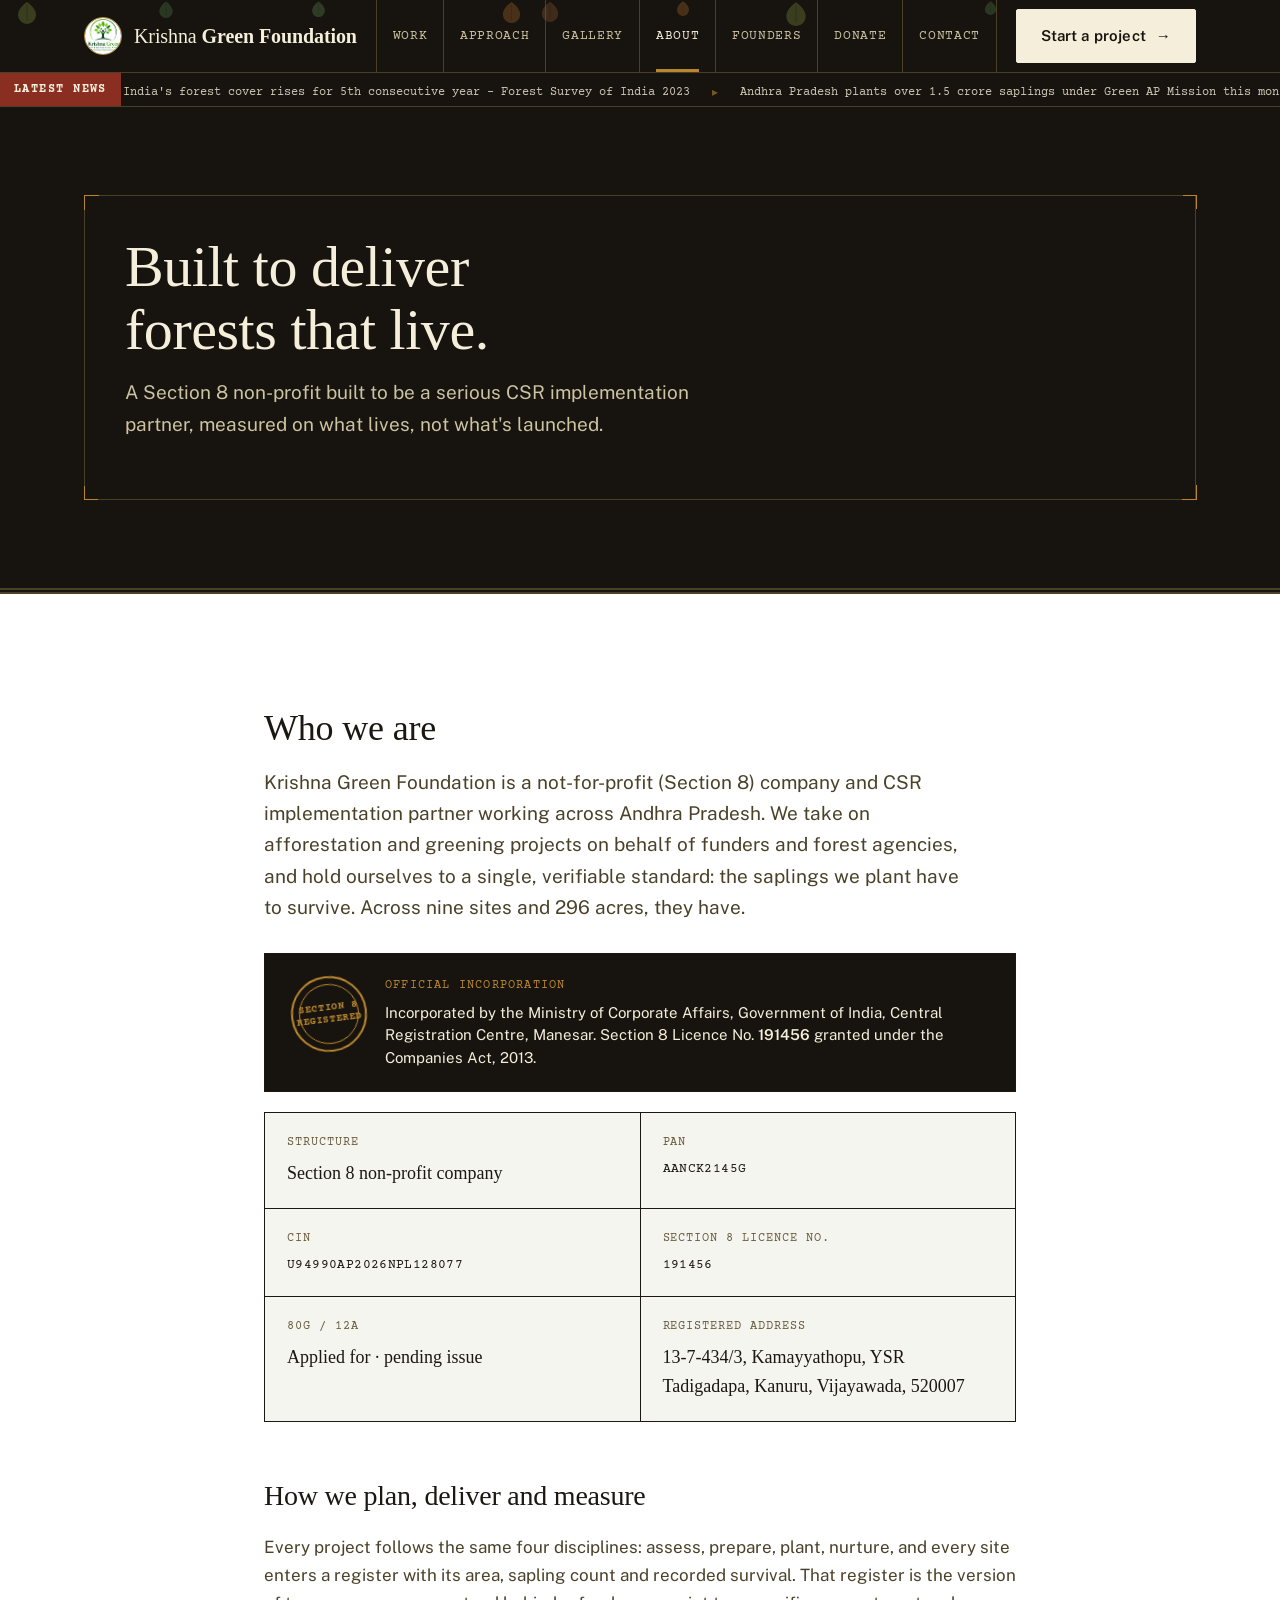
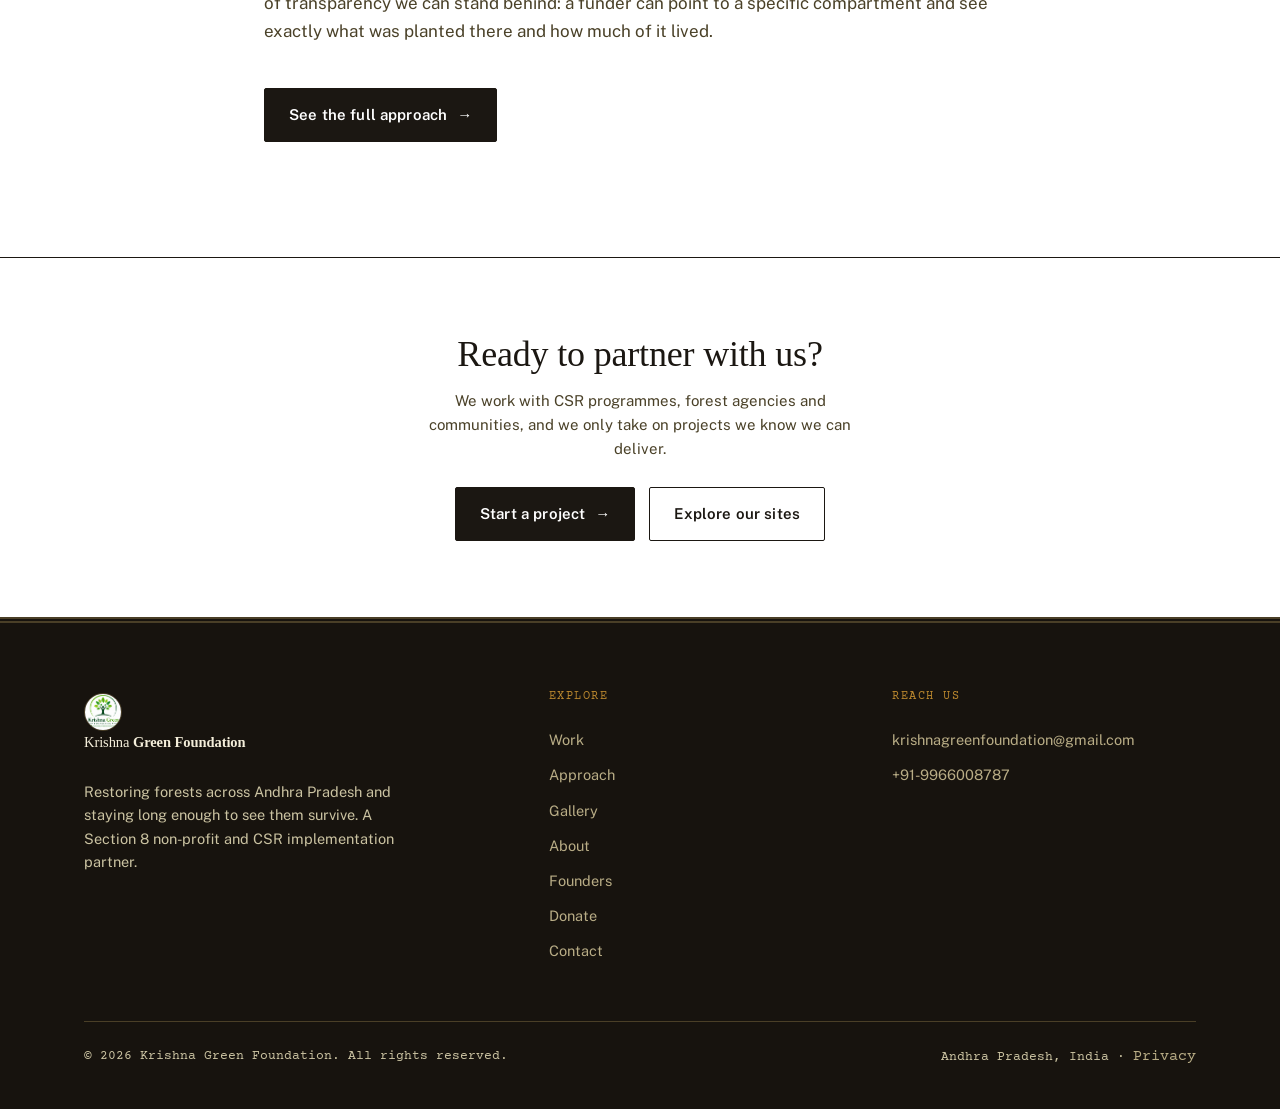
==== commit 1cf79d27: "Updated" ====
--- a/about/index.html
+++ b/about/index.html
@@ -132,7 +132,6 @@
       <div class="wrap">
         <div class="cartouche">
           <span class="ct-tr" aria-hidden="true"></span><span class="ct-bl" aria-hidden="true"></span>
-          <span class="page-banner__ref">Registration File<br>Lic. No. 191456</span>
           <h1 id="ab-banner-h" class="page-banner__h1">Built to deliver<br>forests that live.</h1>
           <p class="lede lede--onDark" style="margin-top:16px;max-width:52ch">
             A Section 8 non-profit built to be a serious CSR implementation partner,
--- a/styles.css
+++ b/styles.css
@@ -270,13 +270,6 @@
   font-family:var(--display); font-size:var(--fs-display);
   color:var(--bone); max-width:22ch; line-height:1.08;
 }
-.page-banner__ref{
-  position:absolute; bottom:clamp(16px,2.4vw,26px); right:clamp(16px,2.4vw,26px);
-  font-family:var(--mono); font-size:var(--fs-label); letter-spacing:.08em; text-transform:uppercase;
-  color:var(--gold); text-align:right; line-height:1.5; pointer-events:none;
-}
-/* narrow banners: no free corner for the decorative stamp, and in flow it would read as an eyebrow */
-@media(max-width:640px){ .page-banner__ref{display:none} }
 .page-banner__stats{
   display:flex; flex-wrap:wrap; gap:0;
   margin-top:36px; border-top:1px solid var(--night-line);
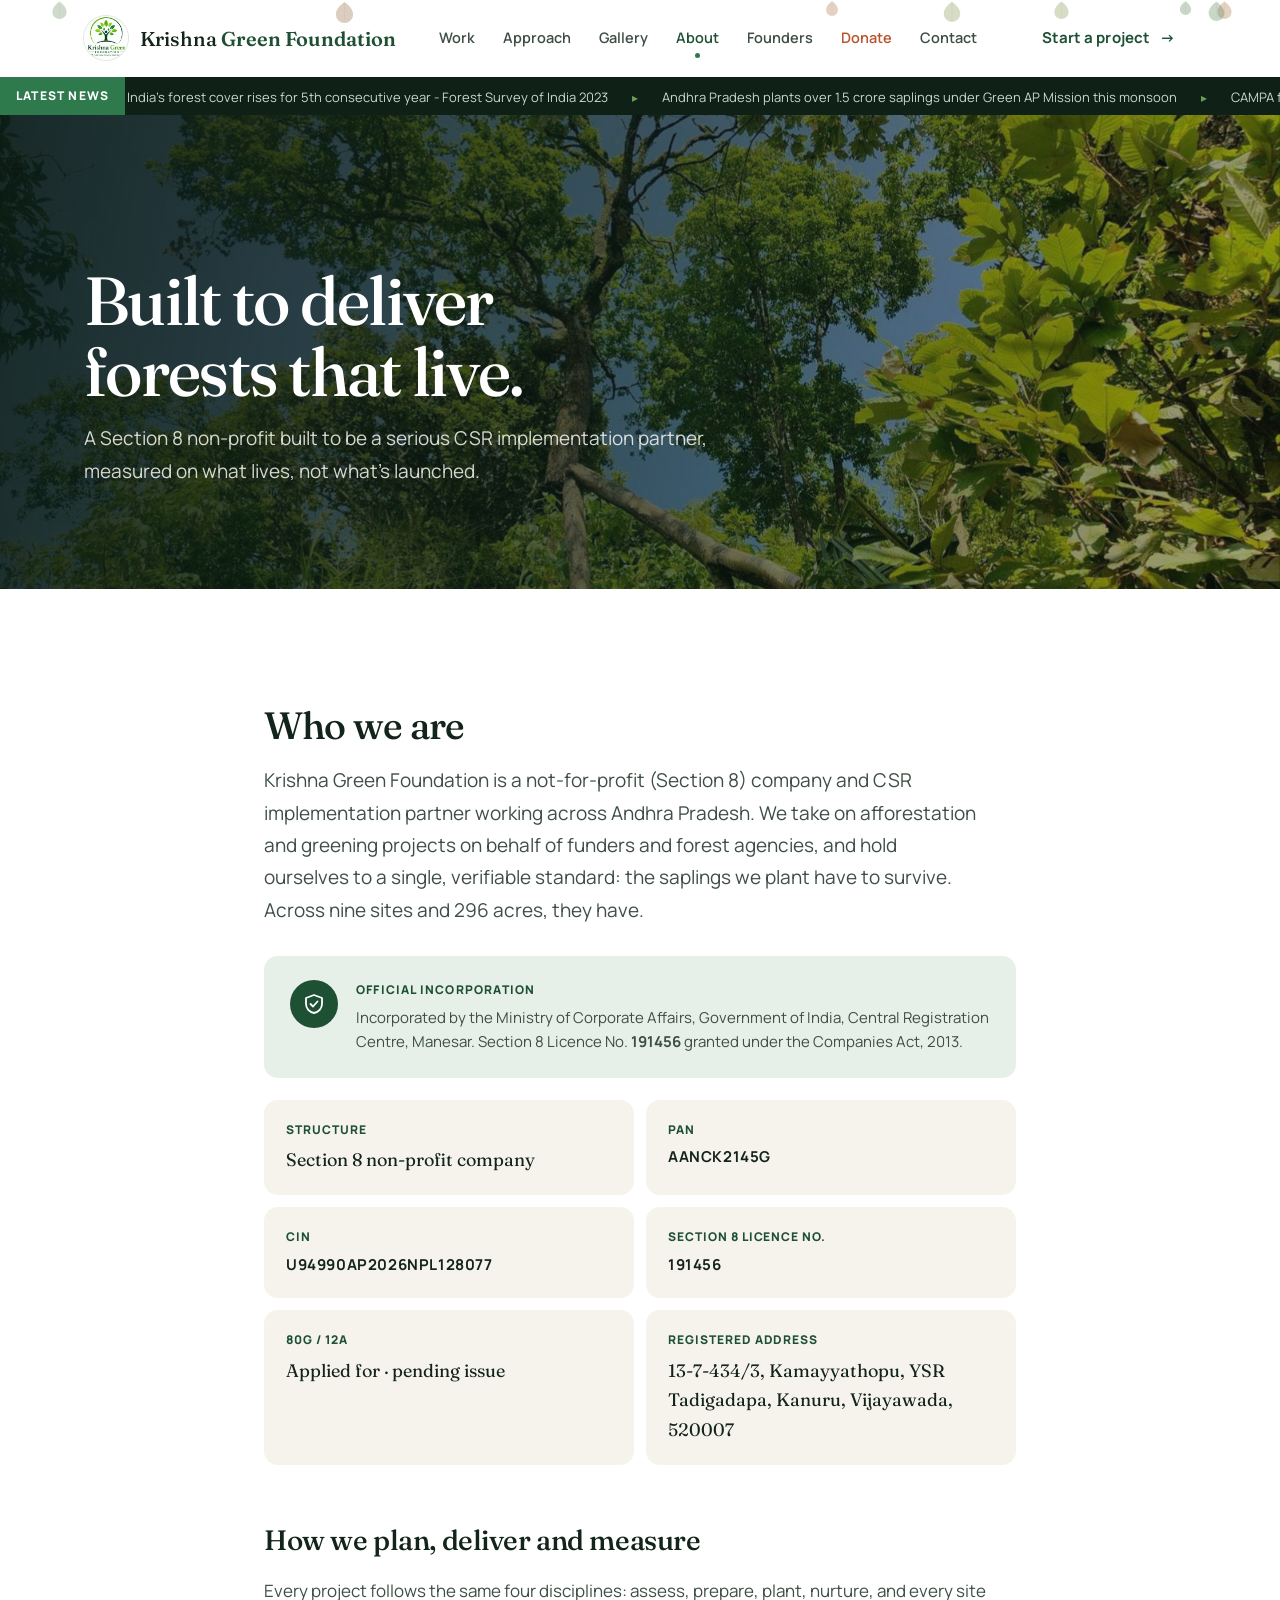
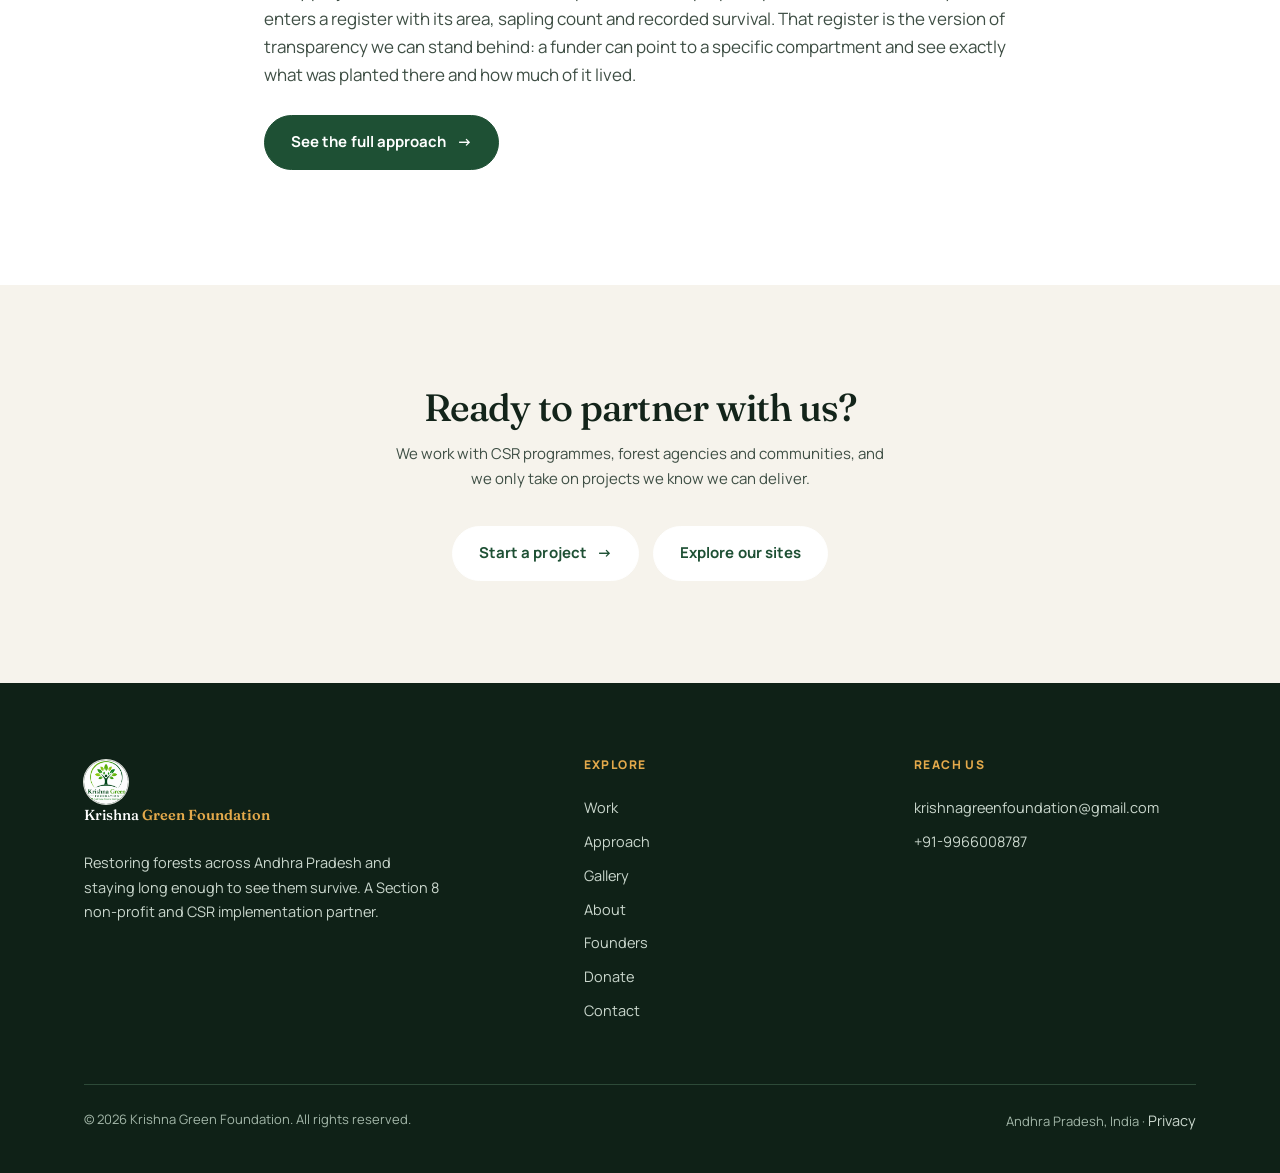
==== commit c746a2bd: "Updated" ====
--- a/about/index.html
+++ b/about/index.html
@@ -32,7 +32,7 @@
   <link rel="preconnect" href="https://fonts.googleapis.com" />
   <link rel="preconnect" href="https://fonts.gstatic.com" crossorigin />
   <link
-    href="https://fonts.googleapis.com/css2?family=Old+Standard+TT:ital,wght@0,400;0,700;1,400&family=Public+Sans:ital,wght@0,400;0,500;0,600;0,700;1,400&family=Courier+Prime:ital,wght@0,400;0,700;1,400&display=swap"
+    href="https://fonts.googleapis.com/css2?family=Fraunces:ital,opsz,wght@0,9..144,400..700;1,9..144,400..600&amp;family=Manrope:wght@400;500;600;700;800&amp;display=swap"
     rel="stylesheet" />
   <link rel="stylesheet" href="../styles.css" />
 
@@ -128,7 +128,7 @@
   <main id="main">
 
     <!-- ========================== PAGE BANNER ========================== -->
-    <section class="page-banner" aria-labelledby="ab-banner-h">
+    <section class="page-banner" style="--banner:url('../images/stock/banner-tropical-canopy.jpg')" aria-labelledby="ab-banner-h">
       <div class="wrap">
         <div class="cartouche">
           <span class="ct-tr" aria-hidden="true"></span><span class="ct-bl" aria-hidden="true"></span>
@@ -158,7 +158,7 @@
 
         <!-- Incorporation notice -->
         <div class="about-notice reveal">
-          <div class="seal" aria-hidden="true"><span class="seal__t">Section 8<br>Registered</span></div>
+          <div class="about-notice__icon" aria-hidden="true"><svg viewBox="0 0 24 24" fill="none" stroke="currentColor" stroke-width="1.8" stroke-linecap="round" stroke-linejoin="round"><path d="M12 3 4 6v6c0 4.5 3.4 8.3 8 9 4.6-.7 8-4.5 8-9V6z"/><path d="m8.5 12 2.5 2.5 4.5-5"/></svg></div>
           <div>
             <div class="about-notice__label">Official Incorporation</div>
             <p class="about-notice__text">
--- a/styles.css
+++ b/styles.css
@@ -1,806 +1,681 @@
 /* ============================================================================
-   DESIGN TOKENS
-   Direction: "Working-Plan Compartment Register" — the site reads as a
-   forester's working-plan register: hand-ruled ledger paper, india-ink
-   linework, cross-hatched compartment maps, rubber-stamped survey seals.
-   Every claim carries the visual authority of a stamped government record.
-   See /.impeccable/surfaces/index-html.md for the full direction contract.
+   KRISHNA GREEN FOUNDATION — "Living Canopy"
+   A photo-led, professional conservation site: deep forest greens, warm
+   terracotta for action, sand-toned sections, Fraunces + Manrope.
+   Token names are kept from the previous system so inline page styles keep
+   resolving; their values are new. See DESIGN.md.
    ========================================================================== */
 :root{
-  /* paper + ink (page ground overridden to white per direct request; see note above) */
-  --paper:      #FFFFFF;   /* page ground                                       */
-  --paper-2:    #F5F5F0;   /* inset panels, alternating rows                     */
-  --paper-3:    #EAEAE2;   /* hover / pressed states                            */
-  --ink:        #1B1712;   /* india ink — primary text, rules, linework          */
-  --ink-soft:   #4A4128;   /* secondary warm ink — body copy                     */
-  --ink-faint:  #6B5E3F;   /* tertiary ink — placeholders, captions (AA on paper) */
-
-  /* compartment greens (site categories) */
-  --compartment:    #2B4A34; /* reserve forest — deep compartment green          */
-  --compartment-2:  #3E6B47; /* mid green — hover / accents                      */
-  --compartment-3:  #6E8F63; /* eco-tourism park — paler compartment green       */
-  --cat-urban:      #3C5A72; /* urban / Nagaravanam — surveyor's blue pencil     */
-
-  /* registrar stamp */
-  --stamp:      #8A2E22;   /* registrar red — verified / certified seals only   */
-  --stamp-2:    #A83A2A;   /* stamp hover / lighter ink                         */
-
-  /* night register (dark grounds) */
-  --night:      #17130E;   /* near-black ledger-cover — dark sections           */
-  --night-2:    #241E14;   /* raised dark panel                                 */
-  --night-line: #4A3F27;   /* hairline on dark                                  */
-  --bone:       #F4EEDA;   /* lightest ink-safe tone — text on dark             */
-
-  /* brass seal accent */
-  --gold:       #B8862E;   /* brass survey-seal accent                          */
-  --gold-ink:   #6B4A12;   /* accessible gold text on paper                     */
-
-  --line:       #B7A467;   /* ruled hairline on paper                           */
-
-  /* muted bone — secondary text on night grounds */
-  --bone-soft:  #CBC3A2;   /* ledes, nav links, labels on dark                  */
-  --bone-faint: #B9AD86;   /* footer links, captions on dark                    */
-
-  /* type ramp */
-  --fs-label:   12px;      /* mono labels, tags — the 12px floor                */
-  --fs-meta:    13px;      /* mono data rows, nav, errors                       */
-  --fs-small:   14.5px;    /* secondary prose in cards and footer               */
-  --fs-body-s:  15px;      /* dense prose, buttons                              */
+  /* surfaces */
+  --paper:      #FFFFFF;   /* page ground                                  */
+  --paper-2:    #F6F3EC;   /* sand section / inset panels                  */
+  --paper-3:    #ECE7DB;   /* hover / pressed                              */
+
+  /* text */
+  --ink:        #13241A;   /* headings, primary text                       */
+  --ink-soft:   #3E4E44;   /* body copy                                    */
+  --ink-faint:  #5F6E64;   /* captions, meta (AA on white and sand)        */
+
+  /* forest greens + site categories */
+  --compartment:    #1E5034; /* forest — primary brand, reserve forest     */
+  --compartment-2:  #2E7A4D; /* leaf — hover, highlights                   */
+  --compartment-3:  #6E9F57; /* eco-tourism park                           */
+  --cat-urban:      #36708F; /* urban forest / Nagaravanam                 */
+  --leaf-wash:      #E7F0E8; /* pale green tint                            */
+
+  /* action */
+  --stamp:      #B8532B;   /* terracotta — donate, submit, errors, required */
+  --stamp-2:    #9C4422;   /* terracotta hover                             */
+
+  /* dark sections */
+  --night:      #0F2117;   /* footer, bands                                */
+  --night-2:    #17301F;   /* raised dark panel                            */
+  --night-line: #2D4A38;   /* hairline on dark                             */
+  --bone:       #F4F6F0;   /* text on dark                                 */
+  --bone-soft:  #CAD7CD;   /* secondary text on dark                       */
+  --bone-faint: #A3B7A9;   /* captions on dark                             */
+
+  /* sun accent */
+  --gold:       #E3A94B;   /* highlights on dark / photo                   */
+  --gold-ink:   #8A5A12;   /* accent text on light                         */
+
+  --line:       #E1E5DE;   /* hairline on light                            */
+
+  /* falling-leaf ambient layer (owner request) */
+  --leaf-1:#4C7A4A; --leaf-2:#7C8C3E; --leaf-3:#A66A2E; --leaf-4:#8A5A2E; --leaf-5:#5E8A52;
+
+  /* type */
+  --display: "Fraunces", Georgia, "Times New Roman", serif;
+  --sans:    "Manrope", -apple-system, "Segoe UI", Roboto, Helvetica, Arial, sans-serif;
+  --mono:    var(--sans);  /* labels and data now use Manrope + tabular nums */
+
+  --fs-label:   12px;
+  --fs-meta:    13px;
+  --fs-small:   14.5px;
+  --fs-body-s:  15px;
   --fs-body:    16px;
-  --fs-lead:    18px;      /* small titles, ledger values                       */
-  --fs-title:   20px;      /* brand, tile titles                                */
-  --fs-lede:    clamp(16px,1.8vw,19px);
-  --fs-h3:      clamp(18px,2vw,23px);
-  --fs-h2-sm:   clamp(22px,3.2vw,36px);
-  --fs-h2:      clamp(26px,3.6vw,42px);
-  --fs-statement: clamp(28px,4.4vw,52px);
-  --fs-display: clamp(32px,4.8vw,58px);
-  --fs-figure:  clamp(30px,3.8vw,50px);
-  --fs-figure-xl: clamp(50px,7vw,86px);
-
-  /* falling-leaf ambient animation (white-ground override) */
-  --leaf-1: #4C7A4A;
-  --leaf-2: #7C8C3E;
-  --leaf-3: #A66A2E;
-  --leaf-4: #8A5A2E;
-  --leaf-5: #5E8A52;
-
-  --display: "Old Standard TT", "Iowan Old Style", Georgia, "Times New Roman", serif;
-  --sans:    "Public Sans", -apple-system, "Segoe UI", Roboto, Helvetica, Arial, sans-serif;
-  --mono:    "Courier Prime", "Courier New", ui-monospace, SFMono-Regular, Menlo, monospace;
-
+  --fs-lead:    18px;
+  --fs-title:   20px;
+  --fs-lede:    clamp(16px,1.6vw,19px);
+  --fs-h3:      clamp(19px,1.9vw,23px);
+  --fs-h2-sm:   clamp(26px,3.2vw,38px);
+  --fs-h2:      clamp(30px,4vw,48px);
+  --fs-statement: clamp(32px,4.6vw,56px);
+  --fs-display: clamp(40px,6.4vw,82px);
+  --fs-figure:  clamp(32px,4vw,52px);
+  --fs-figure-xl: clamp(52px,7vw,88px);
+
+  /* layout */
   --maxw: 1240px;
-  --gutter: clamp(20px, 5vw, 72px);
-  --radius: 2px;               /* register is ruled, not rounded */
+  --gutter: clamp(20px, 5vw, 64px);
+  --radius: 14px;
+  --radius-sm: 10px;
+  --shadow-1: 0 1px 2px rgba(15,33,23,.06), 0 8px 24px -12px rgba(15,33,23,.18);
+  --shadow-2: 0 2px 6px rgba(15,33,23,.08), 0 24px 48px -20px rgba(15,33,23,.32);
+
+  /* motion */
   --ease: cubic-bezier(.2,.7,.2,1);
-  --ease-out: cubic-bezier(.16,1,.3,1); /* arrivals: fast start, long settle */
+  --ease-out: cubic-bezier(.16,1,.3,1);
 }
 
 /* ---------- reset ---------- */
 *{box-sizing:border-box}
 html{scroll-behavior:smooth}
 body{
-  margin:0; background:var(--paper); color:var(--ink);
-  font-family:var(--sans); font-size:var(--fs-body); line-height:1.6;
+  margin:0; background:var(--paper); color:var(--ink-soft);
+  font-family:var(--sans); font-size:var(--fs-body); line-height:1.65;
   -webkit-font-smoothing:antialiased; text-rendering:optimizeLegibility;
 }
 img,svg{display:block; max-width:100%}
 a{color:inherit; text-decoration:none}
 button{font-family:inherit}
-h1,h2,h3,h4{margin:0; font-weight:400; letter-spacing:-.008em}
-
-/* ============================================================================
-   AMBIENT FALLING LEAVES (white-ground override)
-   Fixed full-viewport layer, injected by js/common.js on every page. Sits
-   above every section (each of which paints its own opaque panel background,
-   so a lower z-index would hide leaves behind almost all real content) but
-   below the case-file modal (z-index:150). Purely decorative and inert:
-   aria-hidden, pointer-events:none, so it never blocks nav or clicks.
-   ========================================================================== */
+h1,h2,h3,h4{margin:0; font-weight:500; color:var(--ink); letter-spacing:-.015em}
+p{margin:0}
+b,strong{font-weight:700}
+::selection{background:var(--compartment); color:var(--bone)}
+html{scrollbar-color:var(--compartment-3) var(--paper-2)}
+input,select,textarea{caret-color:var(--compartment)}
+.num, .site__data, .sbar-n, .pb-stat__n, .result-strip__n, .prog-card__data, .cap__data{font-variant-numeric:tabular-nums}
+
+/* ---------- ambient falling leaves ---------- */
 .leaves{position:fixed; inset:0; overflow:hidden; pointer-events:none; z-index:120}
 .leaf{position:absolute; top:0; left:var(--x); width:var(--size); height:var(--size);
-  opacity:.35; animation:leafFall var(--dur) linear var(--delay) infinite; will-change:transform}
+  opacity:.3; animation:leafFall var(--dur) linear var(--delay) infinite; will-change:transform}
 .leaf svg{width:100%; height:100%; display:block}
 @keyframes leafFall{
   0%{transform:translate(0,-15vh) rotate(0deg)}
   50%{transform:translate(var(--drift),50vh) rotate(180deg)}
   100%{transform:translate(0,115vh) rotate(360deg)}
 }
-@media (prefers-reduced-motion: reduce){
-  .leaves{display:none}
-}
-
-/* ---------- browser surfaces carry the design too ---------- */
-::selection{background:var(--compartment); color:var(--bone)}
-::-webkit-scrollbar{width:14px; height:14px}
-::-webkit-scrollbar-track{background:var(--paper-2)}
-::-webkit-scrollbar-thumb{background:var(--ink-faint); border:3px solid var(--paper-2); border-radius:0}
-::-webkit-scrollbar-thumb:hover{background:var(--ink-soft)}
-html{scrollbar-color:var(--ink-faint) var(--paper-2); scrollbar-width:thin}
-.on-dark ::-webkit-scrollbar-track,.night ::-webkit-scrollbar-track{background:var(--night-2)}
-b,strong{font-weight:600}
 
 /* ---------- accessibility ---------- */
-:focus-visible{outline:3px solid var(--stamp); outline-offset:3px; border-radius:var(--radius)}
+:focus-visible{outline:3px solid var(--compartment-2); outline-offset:3px; border-radius:6px}
 .skip{
   position:absolute; left:-999px; top:0; z-index:200;
-  background:var(--ink); color:var(--paper); padding:12px 18px; border-radius:var(--radius);
-  font-family:var(--mono); font-size:var(--fs-meta); letter-spacing:.03em;
+  background:var(--ink); color:var(--paper); padding:12px 18px; border-radius:var(--radius-sm); font-weight:600;
 }
 .skip:focus{left:12px; top:12px}
 .sr{position:absolute;width:1px;height:1px;overflow:hidden;clip:rect(0 0 0 0);white-space:nowrap}
 
 /* ---------- shared layout ---------- */
 .wrap{max-width:var(--maxw); margin-inline:auto; padding-inline:var(--gutter)}
-.display{font-family:var(--display); line-height:1.08; letter-spacing:-.005em}
-.lede{font-size:var(--fs-lede); line-height:1.65; color:var(--ink-soft); max-width:58ch}
+.display{font-family:var(--display); line-height:1.08; letter-spacing:-.02em; font-optical-sizing:auto}
+.display em{font-style:italic; color:var(--compartment-2)}
+.lede{font-size:var(--fs-lede); line-height:1.7; color:var(--ink-soft); max-width:60ch}
 .lede--onDark{color:var(--bone-soft)}
-
-.section{padding-block:clamp(64px,9vw,120px)}
+.section{padding-block:clamp(72px,9vw,128px)}
+.section:not([class*=" "]) + .section:not([class*=" "]),.how-it-works + .values{padding-top:0} /* back-to-back white sections share one gap */
 .rule{height:1px; background:var(--line); border:0; margin:0}
-.rule--dark{background:var(--night-line)}
-
-/* numerals set tabular so ledger columns line up */
-.num, .site__data, .ln-n, .sbar-n, .pb-stat__n{font-variant-numeric:tabular-nums}
-
-/* ---------- buttons — ruled ledger action, never a pill ---------- */
+
+.sec-head{display:flex; flex-wrap:wrap; align-items:flex-end; justify-content:space-between; gap:24px; margin-bottom:clamp(36px,4vw,56px)}
+.sec-head__h2{font-size:var(--fs-h2); max-width:20ch; text-wrap:balance}
+
+/* ---------- buttons ---------- */
 .btn{
-  --bg:var(--ink); --fg:var(--paper); --bd:var(--ink);
-  display:inline-flex; align-items:center; gap:10px; cursor:pointer;
-  padding:14px 24px; border:1.5px solid var(--bd); background:var(--bg); color:var(--fg);
-  border-radius:var(--radius); font-family:var(--sans); font-size:var(--fs-body-s); font-weight:600; letter-spacing:.01em;
-  transition:transform .2s var(--ease), background .2s var(--ease), color .2s var(--ease), border-color .2s var(--ease);
-}
-.btn:hover{transform:translateY(-2px); box-shadow:0 6px 14px rgba(27,23,18,.22)}
-.btn .arw{transition:transform .3s var(--ease)}
+  --bg:var(--compartment); --fg:#fff; --bd:var(--compartment);
+  display:inline-flex; align-items:center; justify-content:center; gap:10px; cursor:pointer;
+  padding:14px 26px; border:1.5px solid var(--bd); background:var(--bg); color:var(--fg);
+  border-radius:999px; font-family:var(--sans); font-size:var(--fs-body-s); font-weight:700; letter-spacing:.005em; white-space:nowrap;
+  transition:transform .25s var(--ease-out), box-shadow .25s var(--ease-out), background .2s var(--ease), color .2s var(--ease), border-color .2s var(--ease);
+}
+.btn:hover{transform:translateY(-2px); box-shadow:0 10px 22px -10px rgba(30,80,52,.55); --bg:var(--compartment-2); --bd:var(--compartment-2)}
+.btn:active{transform:translateY(0)}
+.btn .arw{transition:transform .3s var(--ease-out)}
 .btn:hover .arw{transform:translateX(4px)}
-.btn--ghost{--bg:transparent; --fg:var(--ink); --bd:var(--ink)}
-.btn--ghost:hover{background:var(--paper-2)}
-.btn--stamp{--bg:var(--stamp); --fg:var(--bone); --bd:var(--stamp)}
-.btn--stamp:hover{box-shadow:0 6px 14px rgba(138,46,34,.35)}
-.btn--onDark{--bg:var(--bone); --fg:var(--night); --bd:var(--bone)}
-.btn--onDark:hover{box-shadow:0 6px 14px rgba(0,0,0,.35)}
-.btn--onDark.btn--ghost{--bg:transparent; --fg:var(--bone); --bd:var(--night-line)}
-.btn--onDark.btn--ghost:hover{background:rgba(244,238,218,.08)}
-.btn.is-loading{pointer-events:none; opacity:.7}
-
-/* ---------- ledger tag (used instead of a decorative eyebrow) ---------- */
-/* Entry numbers live inside the heading itself or in a table column —
-   never as a caption floated above a heading. */
-
-/* ===========================================================================
-   NAVIGATION — deep forest bar (dark, solid, sits above the white/leaves ground)
-   ========================================================================== */
+.btn--ghost{--bg:transparent; --fg:var(--compartment); --bd:rgba(30,80,52,.35)}
+.btn--ghost:hover{--bg:var(--leaf-wash); --fg:var(--compartment); --bd:var(--compartment); box-shadow:none}
+.btn--stamp{--bg:var(--stamp); --bd:var(--stamp); --fg:#fff}
+.btn--stamp:hover{--bg:var(--stamp-2); --bd:var(--stamp-2); box-shadow:0 10px 22px -10px rgba(184,83,43,.6)}
+.btn--onDark{--bg:#fff; --fg:var(--compartment); --bd:#fff}
+.btn--onDark:hover{--bg:var(--leaf-wash); --bd:var(--leaf-wash); --fg:var(--compartment)}
+.btn--gold{--bg:var(--compartment); --fg:#fff; --bd:var(--compartment)}
+.btn.is-loading{opacity:.7; pointer-events:none}
+
+/* ---------- nav ---------- */
 .nav{
-  position:sticky; top:0; z-index:100;
-  background:var(--night);
-  border-bottom:1px solid var(--night-line);
-}
-.nav__in{display:flex; align-items:center; justify-content:space-between; height:72px}
-.brand{display:flex; align-items:center; gap:12px; font-family:var(--display); font-size:var(--fs-title); letter-spacing:-.005em; color:var(--bone)}
-.brand b{font-weight:700}
-.mark{width:38px;height:38px;flex:0 0 auto;object-fit:contain;border-radius:50%;border:1.5px solid var(--gold)}
-.nav__links{display:flex; align-items:center; height:100%}
+  position:sticky; top:0; z-index:100; background:rgba(255,255,255,.94);
+  backdrop-filter:saturate(1.4) blur(12px); -webkit-backdrop-filter:saturate(1.4) blur(12px);
+  border-bottom:1px solid transparent; transition:border-color .3s var(--ease), box-shadow .3s var(--ease);
+}
+.nav.is-scrolled{border-bottom-color:var(--line); box-shadow:0 6px 20px -14px rgba(15,33,23,.35)}
+.nav__in{display:flex; align-items:center; justify-content:space-between; height:76px; gap:20px}
+.brand{display:flex; align-items:center; gap:12px; font-family:var(--display); font-size:var(--fs-title); color:var(--ink); white-space:nowrap; font-weight:500}
+.brand b{font-weight:600; color:var(--compartment)}
+.brand .mark{width:44px; height:44px; border-radius:50%; object-fit:cover; box-shadow:0 0 0 1px var(--line)}
+.nav__links{display:flex; align-items:center; gap:4px}
 .nav__links a{
-  font-family:var(--mono); font-size:var(--fs-meta); letter-spacing:.05em; text-transform:uppercase;
-  color:var(--bone-soft); position:relative; height:100%; display:flex; align-items:center;
-  padding-inline:16px; border-left:1px solid var(--night-line);
-}
-.nav__links a:last-child{border-right:1px solid var(--night-line)}
-.nav__links a::after{content:""; position:absolute; left:16px; right:16px; bottom:0; height:3px; background:var(--stamp); transform:scaleX(0); transform-origin:left; transition:transform .25s var(--ease)}
-.nav__links a:hover, .nav__links a:focus-visible{color:var(--bone)}
-.nav__links a:hover::after, .nav__links a:focus-visible::after{transform:scaleX(1)}
-.nav__links a[aria-current="page"]{color:var(--bone)}
-.nav__links a[aria-current="page"]::after{transform:scaleX(1); background:var(--gold)}
-.nav__cta{display:flex; align-items:center; gap:14px}
-.nav__toggle{display:none; background:none; border:1.5px solid var(--night-line); border-radius:var(--radius); width:44px; height:40px; align-items:center; justify-content:center; cursor:pointer}
-.nav__toggle span, .nav__toggle span::before, .nav__toggle span::after{content:""; display:block; width:18px; height:2px; background:var(--bone); position:relative; transition:.25s var(--ease)}
+  position:relative; padding:10px 12px; font-size:var(--fs-small); font-weight:600; color:var(--ink-soft);
+  border-radius:999px; transition:color .2s var(--ease), background .2s var(--ease);
+}
+.nav__links a:hover{color:var(--compartment); background:var(--leaf-wash)}
+.nav__links a[aria-current="page"]{color:var(--compartment)}
+.nav__links a[aria-current="page"]::after{content:""; position:absolute; left:50%; bottom:2px; width:5px; height:5px; margin-left:-2.5px; border-radius:50%; background:var(--compartment-2)}
+.nav__links a[href="/donate/"]{color:var(--stamp)}
+.nav__cta{display:flex; align-items:center; gap:12px}
+.nav__cta .btn{padding:11px 20px}
+.nav__toggle{display:none; background:var(--leaf-wash); border:0; border-radius:12px; width:46px; height:44px; align-items:center; justify-content:center; cursor:pointer}
+.nav__toggle span, .nav__toggle span::before, .nav__toggle span::after{content:""; display:block; width:18px; height:2px; background:var(--compartment); position:relative; border-radius:2px; transition:transform .25s var(--ease-out), background .2s}
 .nav__toggle span::before{position:absolute; top:-6px}
 .nav__toggle span::after{position:absolute; top:6px}
 .nav[data-open="true"] .nav__toggle span{background:transparent}
 .nav[data-open="true"] .nav__toggle span::before{transform:translateY(6px) rotate(45deg)}
 .nav[data-open="true"] .nav__toggle span::after{transform:translateY(-6px) rotate(-45deg)}
-
 .mobile{display:none}
+@media (max-width:1180px){
+  .nav__links a{padding:10px 8px}
+  .nav__cta .arw{display:none}
+}
 @media (max-width:980px){
   .nav__links, .nav__cta .btn{display:none}
   .nav__toggle{display:flex}
   .mobile{
-    display:block; position:fixed; inset:72px 0 auto 0; z-index:99;
-    background:var(--night); border-bottom:1px solid var(--night-line);
-    transform:translateY(-12px); opacity:0; pointer-events:none; transition:.28s var(--ease);
-    max-height:calc(100vh - 72px); overflow-y:auto;
+    display:block; position:fixed; top:76px; left:0; right:0; z-index:99;
+    background:#fff; border-bottom:1px solid var(--line); box-shadow:var(--shadow-2);
+    transform:translateY(-10px); opacity:0; pointer-events:none; transition:transform .3s var(--ease-out), opacity .2s var(--ease);
   }
   .nav[data-open="true"] + .mobile{transform:none; opacity:1; pointer-events:auto}
-  .mobile a:not(.btn){display:block; padding:18px var(--gutter); border-top:1px solid var(--night-line); font-size:var(--fs-title); font-family:var(--display); color:var(--bone)}
-  .mobile .btn{margin:18px var(--gutter) 26px; justify-content:center}
-}
-
-/* ===========================================================================
-   TICKER — the wire service strip
-   ========================================================================== */
+  .mobile a:not(.btn){display:block; padding:16px var(--gutter); border-top:1px solid var(--line); font-size:var(--fs-lead); font-weight:600; color:var(--ink)}
+  .mobile .btn{display:flex; margin:18px var(--gutter) 24px}
+  .mobile .btn--onDark{--bg:var(--compartment); --fg:#fff; --bd:var(--compartment)}
+}
+
+/* ---------- news ticker ---------- */
 .ticker{
-  position:sticky; top:72px; z-index:98;
-  background:var(--night); color:var(--bone);
-  height:34px; overflow:hidden; display:flex; align-items:center;
-  border-bottom:1px solid var(--night-line);
+  position:sticky; top:76px; z-index:98; background:var(--night); color:var(--bone);
+  height:38px; overflow:hidden; display:flex; align-items:center;
 }
 .ticker__label{
-  flex-shrink:0; background:var(--stamp); color:var(--bone);
-  font-family:var(--mono); font-size:var(--fs-label); font-weight:700;
-  letter-spacing:.12em; text-transform:uppercase;
-  padding:0 14px; height:100%; display:flex; align-items:center; white-space:nowrap;
+  flex-shrink:0; background:var(--compartment-2); color:#fff;
+  font-size:var(--fs-label); font-weight:800; letter-spacing:.1em; text-transform:uppercase;
+  padding:0 16px; height:100%; display:flex; align-items:center; white-space:nowrap;
 }
 .ticker__wrap{flex:1; overflow:hidden; position:relative}
-.ticker__track{
-  display:inline-flex; align-items:center; white-space:nowrap;
-  animation:tickerScroll 60s linear infinite; will-change:transform;
-}
+.ticker__track{display:inline-flex; align-items:center; white-space:nowrap; animation:tickerScroll 60s linear infinite; will-change:transform}
 .ticker__track:hover,.ticker__track:focus-within{animation-play-state:paused}
-.ticker__item{
-  font-family:var(--mono); font-size:var(--fs-label); color:var(--bone); opacity:.82;
-  text-decoration:none; padding-inline:2px; transition:opacity .2s, color .2s;
-}
-.ticker__item:hover{opacity:1; color:var(--gold)}
-.ticker__sep{padding-inline:20px; color:var(--gold); opacity:.6; font-size:var(--fs-label)}
+.ticker__item{font-size:var(--fs-meta); color:var(--bone-soft); padding-inline:2px; transition:color .2s}
+.ticker__item:hover{color:var(--gold)}
+.ticker__sep{padding-inline:22px; color:var(--compartment-3); font-size:var(--fs-label)}
 @keyframes tickerScroll{ 0%{transform:translateX(0)} 100%{transform:translateX(-50%)} }
 
 /* ===========================================================================
-   PAGE BANNER / CARTOUCHE — dark register cover for every inner page
+   HOME HERO — full-bleed photo, headline over a forest-dark gradient
+   ========================================================================== */
+.hero{
+  position:relative; isolation:isolate; overflow:hidden; color:var(--bone);
+  min-height:min(88vh,820px); display:flex; align-items:flex-end;
+  padding-block:clamp(120px,16vh,180px) clamp(110px,12vw,150px);
+}
+.hero__bg{position:absolute; inset:0; z-index:-2; width:100%; height:100%; object-fit:cover; animation:heroZoom 16s var(--ease-out) both}
+.hero::before{
+  content:""; position:absolute; inset:0; z-index:-1;
+  background:
+    linear-gradient(90deg, rgba(10,26,17,.86) 0%, rgba(10,26,17,.62) 45%, rgba(10,26,17,.18) 100%),
+    linear-gradient(0deg, rgba(10,26,17,.55) 0%, transparent 45%);
+}
+.hero__text{max-width:760px}
+.hero__h1{font-size:var(--fs-display); color:#fff; line-height:1.02; letter-spacing:-.025em; text-wrap:balance}
+.hero__h1 em{color:var(--gold); font-style:italic}
+.hero__lede{margin-top:24px; color:rgba(244,246,240,.88); max-width:56ch}
+.hero__cta{display:flex; flex-wrap:wrap; gap:14px; margin-top:34px}
+.hero .btn--ghost{--fg:#fff; --bd:rgba(255,255,255,.55)}
+.hero .btn--ghost:hover{--bg:rgba(255,255,255,.12); --fg:#fff; --bd:#fff}
+.hero__trust{display:flex; flex-wrap:wrap; gap:10px; margin-top:34px}
+.trust-badge{
+  display:inline-flex; align-items:center; gap:8px; padding:8px 14px; border-radius:999px;
+  font-size:var(--fs-meta); font-weight:600; color:#fff; background:rgba(255,255,255,.12);
+  border:1px solid rgba(255,255,255,.22); backdrop-filter:blur(6px); -webkit-backdrop-filter:blur(6px);
+}
+.trust-badge::before{content:""; width:7px; height:7px; border-radius:50%; background:var(--gold)}
+/* staged arrival: headline, lede, actions, badges */
+.hero__text > *{animation:riseIn .9s var(--ease-out) both}
+.hero__h1{animation-delay:.15s}
+.hero__lede{animation-delay:.35s}
+.hero__cta{animation-delay:.5s}
+.hero__trust{animation-delay:.65s}
+@keyframes riseIn{ from{opacity:0; transform:translateY(26px)} to{opacity:1; transform:none} }
+@keyframes heroZoom{ from{transform:scale(1.12)} to{transform:scale(1)} }
+
+/* ---------- impact stats — card overlapping the hero edge ---------- */
+.stats-bar{position:relative; z-index:2; margin-top:calc(-1 * clamp(64px,7vw,88px))}
+.stats-bar__inner{
+  display:grid; grid-template-columns:repeat(4,1fr); background:#fff; border-radius:20px;
+  box-shadow:var(--shadow-2); padding:clamp(22px,3vw,36px) clamp(12px,2vw,24px);
+}
+.sbar-div{display:none}
+.sbar-stat{text-align:center; padding:6px 14px; position:relative}
+.sbar-stat + .sbar-div + .sbar-stat::before{content:""; position:absolute; left:0; top:12%; bottom:12%; width:1px; background:var(--line)}
+.sbar-n{font-family:var(--display); font-size:var(--fs-figure); font-weight:600; color:var(--compartment); line-height:1}
+.sbar-n span{font-size:.55em; color:var(--compartment-2)}
+.sbar-l{margin-top:10px; font-size:var(--fs-meta); font-weight:600; color:var(--ink-faint); letter-spacing:.02em}
+@media(max-width:760px){
+  .stats-bar__inner{grid-template-columns:repeat(2,1fr); row-gap:22px}
+  .sbar-stat::before{display:none}
+}
+
+/* ===========================================================================
+   INNER PAGE BANNER — photo set per page via --banner
    ========================================================================== */
 .page-banner{
-  background:var(--night); color:var(--bone);
-  padding-block:clamp(48px,7vw,88px);
-  border-bottom:6px double var(--night-line);
-  position:relative;
-}
-.cartouche{
-  border:1.5px solid var(--night-line); padding:clamp(24px,4vw,40px);
-  position:relative;
-}
-.cartouche::before,.cartouche::after,
-.cartouche .ct-tr,.cartouche .ct-bl{
-  content:""; position:absolute; width:14px; height:14px; border:1.5px solid var(--gold);
-}
-.cartouche::before{top:-1.5px; left:-1.5px; border-right:0; border-bottom:0}
-.cartouche::after{bottom:-1.5px; right:-1.5px; border-left:0; border-top:0}
-.cartouche .ct-tr{top:-1.5px; right:-1.5px; border-left:0; border-bottom:0}
-.cartouche .ct-bl{bottom:-1.5px; left:-1.5px; border-right:0; border-top:0}
-.page-banner__h1{
-  font-family:var(--display); font-size:var(--fs-display);
-  color:var(--bone); max-width:22ch; line-height:1.08;
-}
-.page-banner__stats{
-  display:flex; flex-wrap:wrap; gap:0;
-  margin-top:36px; border-top:1px solid var(--night-line);
-}
-.pb-stat{padding:16px 30px 4px 0; border-bottom:1px solid var(--night-line)}
-.pb-stat + .pb-stat{padding-left:30px; border-left:1px solid var(--night-line)}
-.pb-stat__n{
-  font-family:var(--display); font-weight:700; font-size:var(--fs-h2); line-height:1; color:var(--bone);
-  display:block;
-}
-.pb-stat__l{
-  font-family:var(--mono); font-size:var(--fs-label); letter-spacing:.09em;
-  text-transform:uppercase; color:var(--bone-soft); display:block; margin-top:6px;
-}
-@media(max-width:640px){
-  .page-banner__stats{flex-direction:column}
-  .pb-stat + .pb-stat{border-left:0; padding-left:0}
-}
-
-/* ===========================================================================
-   STAMP SEAL — the one certification mark, used sparingly
-   ========================================================================== */
-.seal{
-  --sz:96px; width:var(--sz); height:var(--sz); border-radius:50%;
-  border:2px solid var(--stamp); position:relative; flex:0 0 auto;
-  display:flex; align-items:center; justify-content:center; text-align:center;
-  transform:rotate(-7deg); color:var(--stamp); mix-blend-mode:multiply;
-}
-.seal::before{content:""; position:absolute; inset:6px; border:1px solid var(--stamp); border-radius:50%}
-.seal__t{font-family:var(--mono); font-size:10px; letter-spacing:.06em; text-transform:uppercase; line-height:1.25; font-weight:700}
-.night .seal, .on-dark .seal{mix-blend-mode:normal}
-
-/* ===========================================================================
-   COMPARTMENT MAP — signature diagram: 9 parcels, sized by real acreage
+  position:relative; isolation:isolate; overflow:hidden; color:var(--bone);
+  padding-block:clamp(88px,12vw,150px) clamp(64px,8vw,104px);
+  background:var(--night);
+}
+.page-banner::before{
+  content:""; position:absolute; inset:0; z-index:-2;
+  background:var(--banner, none) center/cover no-repeat;
+  animation:heroZoom 14s var(--ease-out) both;
+}
+.page-banner::after{
+  content:""; position:absolute; inset:0; z-index:-1;
+  background:linear-gradient(100deg, rgba(10,26,17,.9) 0%, rgba(10,26,17,.66) 50%, rgba(10,26,17,.35) 100%);
+}
+.cartouche{position:relative; max-width:820px}
+.cartouche > *{animation:riseIn .8s var(--ease-out) both}
+.cartouche > *:nth-child(4){animation-delay:.12s}
+.cartouche > *:nth-child(5){animation-delay:.24s}
+.cartouche > *:nth-child(6){animation-delay:.36s}
+.ct-tr,.ct-bl{display:none}
+.page-banner__h1{font-family:var(--display); font-size:clamp(36px,5.4vw,68px); color:#fff; line-height:1.04; letter-spacing:-.025em; text-wrap:balance}
+.page-banner .lede{color:rgba(244,246,240,.86)}
+.page-banner__stats{display:flex; flex-wrap:wrap; gap:12px; margin-top:34px}
+.pb-stat{padding:14px 20px; border-radius:var(--radius); background:rgba(255,255,255,.1); border:1px solid rgba(255,255,255,.2); backdrop-filter:blur(8px); -webkit-backdrop-filter:blur(8px); min-width:120px}
+.pb-stat__n{display:block; font-family:var(--display); font-size:clamp(26px,3vw,36px); font-weight:600; color:#fff; line-height:1}
+.pb-stat__l{display:block; margin-top:6px; font-size:var(--fs-label); font-weight:700; letter-spacing:.08em; text-transform:uppercase; color:var(--bone-soft)}
+
+/* ---------- notice callout (About / Donate) ---------- */
+.about-notice{
+  margin-top:30px; display:flex; align-items:flex-start; gap:18px;
+  background:var(--leaf-wash); border-radius:var(--radius); padding:24px 26px; color:var(--ink);
+}
+.about-notice__icon{flex:0 0 auto; width:48px; height:48px; border-radius:50%; display:grid; place-items:center; background:var(--compartment); color:#fff}
+.about-notice__icon svg{width:24px; height:24px}
+.about-notice__label{font-size:var(--fs-label); font-weight:800; letter-spacing:.1em; text-transform:uppercase; color:var(--compartment)}
+.about-notice__text{margin-top:6px; font-size:var(--fs-body-s); color:var(--ink-soft); line-height:1.6}
+.about-notice__text a{color:var(--compartment); text-decoration:underline; text-underline-offset:3px}
+.reveal.is-visible .about-notice__icon{animation:popIn .6s var(--ease-out) .2s both}
+@keyframes popIn{ from{opacity:0; transform:scale(.5)} to{opacity:1; transform:none} }
+
+/* ===========================================================================
+   COMPARTMENT MAP — nine parcels sized by recorded acreage
    ========================================================================== */
 .compmap{width:100%; overflow:visible}
-.compmap rect.parcel{stroke:var(--ink); stroke-width:1.5}
-.compmap text.parcel-no{font-family:var(--mono); font-weight:700; fill:var(--bone)}
-/* register <-> map: parcels outside the filter recede; the row under the pointer inks its parcel */
+.compmap rect.parcel{stroke:#fff; stroke-width:3; rx:6}
+.compmap text.parcel-no{font-family:var(--sans); font-weight:800; fill:#fff}
 .compmap .parcel,.compmap .parcel-no{transition:opacity .28s var(--ease-out), stroke-width .2s var(--ease-out)}
 .compmap .is-out{opacity:.16}
-.compmap.has-lit .parcel:not(.is-lit),.compmap.has-lit .parcel-no:not(.is-lit){opacity:.5}
+.compmap.has-lit .parcel:not(.is-lit),.compmap.has-lit .parcel-no:not(.is-lit){opacity:.45}
 .compmap.has-lit .is-out{opacity:.12}
-.compmap rect.parcel.is-lit{stroke-width:4.5}
-.compmap-legend{display:flex; flex-wrap:wrap; gap:18px; margin-top:18px; font-family:var(--mono); font-size:var(--fs-label); letter-spacing:.03em}
+.compmap rect.parcel.is-lit{stroke:var(--ink); stroke-width:4}
+.compmap-legend{display:flex; flex-wrap:wrap; gap:20px; margin-top:20px; font-size:var(--fs-meta); font-weight:600; color:var(--ink-soft)}
 .compmap-legend span{display:inline-flex; align-items:center; gap:8px}
-.compmap-legend i{width:14px;height:14px;display:inline-block;border:1px solid var(--ink)}
-
-/* ===========================================================================
-   LEDGER STAT STRIP
-   ========================================================================== */
-.stats-bar{background:var(--night); padding-block:40px; border-top:1px solid var(--night-line); border-bottom:1px solid var(--night-line)}
-.stats-bar__inner{display:flex; flex-wrap:wrap; align-items:center; justify-content:center}
-.sbar-stat{flex:1 1 160px; text-align:center; padding:10px 20px}
-.sbar-n{font-family:var(--display); font-weight:700; font-size:var(--fs-figure); line-height:1; color:var(--bone)}
-.sbar-n span{font-size:.48em; color:var(--gold); vertical-align:.52em; font-family:var(--mono); font-weight:400}
-.sbar-l{font-family:var(--mono); font-size:var(--fs-meta); letter-spacing:.09em; text-transform:uppercase; color:var(--bone-soft); margin-top:9px}
-.sbar-div{width:1px; height:48px; background:var(--night-line); flex-shrink:0}
-@media(max-width:600px){ .sbar-div{display:none} .sbar-stat{flex:1 1 50%} }
-
-/* ===========================================================================
-   HOME HERO — the register's cover page
-   ========================================================================== */
-.hero{padding-block:clamp(44px,7vw,84px); background:var(--paper)}
-.hero__cover{ border:1.5px solid var(--ink); }
-.hero__cover-top{
-  padding:clamp(26px,4.5vw,52px) clamp(26px,4.5vw,52px) clamp(30px,5vw,56px);
-  display:grid; grid-template-columns:1fr 240px; gap:clamp(24px,4vw,48px); align-items:start;
-}
-.hero__h1{ font-size:var(--fs-display); color:var(--ink); line-height:1.06; margin-top:6px }
-.hero__h1 em{ font-style:italic; color:var(--stamp) }
-.hero__lede{margin-top:22px}
-.hero__cta{display:flex; flex-wrap:wrap; gap:14px; margin-top:30px}
-.hero__trust{display:flex; flex-wrap:wrap; width:fit-content; max-width:100%; gap:0; margin-top:28px; border:1px solid var(--ink)}
-.trust-badge{
-  font-family:var(--mono); font-size:var(--fs-label); letter-spacing:.05em; text-transform:uppercase;
-  padding:9px 14px; color:var(--ink-soft); border-right:1px solid var(--ink);
-}
-.hero__trust .trust-badge:last-child{border-right:0}
-@media(max-width:900px){
-  .hero__cover-top{grid-template-columns:1fr}
-  .hero__scene-wrap{width:150px}
-}
-
-/* ---------- seed-to-tree scene (hero visual) ---------- */
-.hero__scene-wrap{width:min(240px,100%); margin-inline:auto}
-.hero__scene-cap{
-  font-family:var(--mono); font-size:var(--fs-label); letter-spacing:.04em; color:var(--ink-faint);
-  padding:0 clamp(26px,4.5vw,52px) clamp(24px,4vw,40px); border-top:1.5px solid var(--ink); margin:0; padding-top:18px;
-}
-.seed-scene{width:100%; height:auto; overflow:visible}
-.seed-scene .scene-ground{stroke:var(--ink-faint); stroke-width:1.5}
-.seed-scene .child{opacity:0; color:var(--ink-soft)}
-.seed-scene .child-head{fill:none; stroke:currentColor; stroke-width:2}
-.seed-scene .child-body{fill:none; stroke:currentColor; stroke-width:2; stroke-linecap:round}
-.seed-scene .arm{fill:none; stroke:currentColor; stroke-width:2; stroke-linecap:round; stroke-dasharray:100; stroke-dashoffset:100}
-.seed-scene .seed{fill:var(--leaf-3); opacity:0}
-.seed-scene .trunk{fill:none; stroke:var(--compartment); stroke-width:5; stroke-linecap:round; stroke-dasharray:220; stroke-dashoffset:220}
-.seed-scene .branch1,.seed-scene .branch2{fill:none; stroke:var(--compartment-2); stroke-width:3.5; stroke-linecap:round; stroke-dasharray:60; stroke-dashoffset:60}
-.seed-scene .canopy circle{fill:var(--fill); opacity:0; transform-box:fill-box; transform-origin:center; transform:scale(.4)}
-.seed-scene .breath{opacity:0}
-.seed-scene .o2 circle{fill:var(--leaf-1)}
-.seed-scene .co2 circle{fill:var(--bone-faint)}
-.seed-scene .o2, .seed-scene .co2{transform:translate(var(--x),var(--y)); opacity:0}
-
-@keyframes sceneFadeIn{ from{opacity:0; transform:translateY(10px)} to{opacity:1; transform:translateY(0)} }
-@keyframes sceneDraw{ to{stroke-dashoffset:0} }
-@keyframes scenePop{ to{opacity:1; transform:scale(1)} }
-@keyframes seedFade{ to{opacity:0} }
-@keyframes o2Rise{ 0%{opacity:0} 15%{opacity:1} 100%{opacity:0; transform:translate(calc(var(--x) + var(--dx)), calc(var(--y) - 70px)) scale(1.1)} }
-@keyframes co2Drift{ 0%{opacity:0} 20%{opacity:.9} 100%{opacity:0; transform:translate(150px,170px) scale(.4)} }
-
-.seed-scene.play .child{animation:sceneFadeIn .6s var(--ease) forwards}
-.seed-scene.play .arm{animation:sceneDraw .5s linear forwards; animation-delay:.5s}
-.seed-scene.play .seed{animation:scenePop .3s var(--ease) forwards, seedFade .3s linear forwards; animation-delay:1s,1.6s}
-.seed-scene.play .trunk{animation:sceneDraw 1.2s ease-out forwards; animation-delay:1.3s}
-.seed-scene.play .branch1{animation:sceneDraw .5s ease-out forwards; animation-delay:2.2s}
-.seed-scene.play .branch2{animation:sceneDraw .5s ease-out forwards; animation-delay:2.4s}
-.seed-scene.play .canopy circle{animation:scenePop .5s var(--ease) forwards}
-.seed-scene.play .canopy circle:nth-child(1){animation-delay:2.6s}
-.seed-scene.play .canopy circle:nth-child(2){animation-delay:2.72s}
-.seed-scene.play .canopy circle:nth-child(3){animation-delay:2.84s}
-.seed-scene.play .canopy circle:nth-child(4){animation-delay:2.96s}
-.seed-scene.play .canopy circle:nth-child(5){animation-delay:3.08s}
-.seed-scene.play .breath{opacity:1}
-.seed-scene.play .o2{animation:o2Rise 4.5s ease-in infinite; animation-delay:var(--delay)}
-.seed-scene.play .co2{animation:co2Drift 4.8s ease-in infinite; animation-delay:var(--delay)}
-
-@media (prefers-reduced-motion: reduce){
-  .seed-scene .child,.seed-scene .arm,.seed-scene .trunk,.seed-scene .branch1,.seed-scene .branch2,.seed-scene .canopy circle{
-    opacity:1 !important; stroke-dashoffset:0 !important; transform:none !important; animation:none !important;
-  }
-  .seed-scene .seed,.seed-scene .breath{display:none !important}
-}
-
-/* ===========================================================================
-   REGISTER / SITE ROWS — the ledger table
+.compmap-legend i{width:14px;height:14px;display:inline-block;border-radius:4px}
+
+/* ===========================================================================
+   SITE REGISTER
    ========================================================================== */
 .reg__head{display:flex; flex-wrap:wrap; align-items:flex-end; justify-content:space-between; gap:24px}
-.reg__head h2{font-family:var(--display); font-size:var(--fs-h2); color:var(--ink); max-width:24ch; line-height:1.12}
-.filters{display:flex; flex-wrap:wrap; gap:0; margin-top:10px; border:1px solid var(--ink)}
+.reg__head h2{font-family:var(--display); font-size:var(--fs-h2-sm); color:var(--ink); max-width:24ch; line-height:1.12}
+.filters{display:flex; flex-wrap:wrap; gap:8px}
 .filters button{
-  cursor:pointer; background:var(--paper); border:0; border-right:1px solid var(--ink); color:var(--ink-soft);
-  padding:10px 16px; font-size:var(--fs-meta); font-family:var(--mono); letter-spacing:.03em; text-transform:uppercase;
-  transition:.2s var(--ease);
-}
-.filters button:last-child{border-right:0}
-@media(max-width:560px){ .filters{display:grid; grid-template-columns:1fr 1fr; gap:1px; background:var(--ink)} .filters button{border-right:0} }
-.filters button:hover{background:var(--paper-2)}
-.filters button[aria-pressed="true"]{background:var(--ink); color:var(--paper)}
-
-.register{margin-top:40px; border-top:1.5px solid var(--ink)}
+  cursor:pointer; background:#fff; border:1.5px solid var(--line); color:var(--ink-soft);
+  padding:9px 16px; border-radius:999px; font-size:var(--fs-meta); font-weight:700;
+  transition:background .2s var(--ease), color .2s var(--ease), border-color .2s var(--ease);
+}
+.filters button:hover{border-color:var(--compartment-3); color:var(--compartment)}
+.filters button[aria-pressed="true"]{background:var(--compartment); border-color:var(--compartment); color:#fff}
+.register{margin-top:36px; display:grid; gap:12px}
 .site{
-  width:100%; text-align:left; cursor:pointer; background:transparent; border:0;
-  border-bottom:1px solid var(--line);
-  display:grid; grid-template-columns:60px 1.6fr 1fr auto; gap:20px; align-items:center;
-  padding:22px 10px; transition:background .2s var(--ease), transform .2s var(--ease);
-}
-.site:hover{background:var(--paper-2); transform:translateX(8px)}
-.site__no{font-family:var(--mono); font-weight:700; font-size:var(--fs-body); color:var(--ink-faint)}
-.site__name{font-family:var(--display); font-size:var(--fs-h3); color:var(--ink); line-height:1.16}
-.site__loc{font-family:var(--mono); font-size:var(--fs-label); letter-spacing:.04em; color:var(--ink-faint); margin-top:6px; text-transform:uppercase}
-.site__tag{font-family:var(--mono); font-size:var(--fs-label); letter-spacing:.07em; text-transform:uppercase; color:var(--ink-soft); display:inline-flex; align-items:center; gap:7px; margin-top:9px}
-.site__tag::before{content:""; width:11px;height:11px; border:1.5px solid var(--ink); background:var(--compartment)}
+  width:100%; text-align:left; cursor:pointer; background:#fff; border:1px solid var(--line); border-radius:var(--radius);
+  display:grid; grid-template-columns:56px 1.6fr 1fr auto; gap:20px; align-items:center;
+  padding:20px 22px; font:inherit; color:inherit;
+  transition:transform .25s var(--ease-out), box-shadow .25s var(--ease-out), border-color .2s var(--ease);
+}
+.site:hover{transform:translateY(-2px); box-shadow:var(--shadow-1); border-color:var(--compartment-3)}
+.site__no{display:grid; place-items:center; width:44px; height:44px; border-radius:50%; background:var(--leaf-wash); font-weight:800; font-size:var(--fs-body-s); color:var(--compartment)}
+.site__name{font-family:var(--display); font-size:var(--fs-h3); color:var(--ink); line-height:1.2}
+.site__loc{display:inline-block; font-size:var(--fs-meta); font-weight:600; color:var(--ink-faint); margin-top:4px}
+.site__tag{font-size:var(--fs-label); font-weight:700; letter-spacing:.06em; text-transform:uppercase; color:var(--ink-soft); display:inline-flex; align-items:center; gap:7px; margin-top:8px}
+.site__tag::before{content:""; width:10px;height:10px; border-radius:3px; background:var(--compartment)}
 .site__tag[data-cat="park"]::before{background:var(--compartment-3)}
 .site__tag[data-cat="urban"]::before{background:var(--cat-urban)}
-.site__data{font-family:var(--mono); font-size:var(--fs-meta); color:var(--ink-soft); display:flex; gap:22px; justify-content:flex-end; align-items:baseline}
-.site__data b{color:var(--ink); font-weight:700; font-size:var(--fs-body)}
-.site__data .surv{color:var(--stamp); font-weight:700}
-.site__open{font-family:var(--mono); font-size:var(--fs-label); color:var(--ink-faint); white-space:nowrap; display:inline-flex; align-items:center; gap:7px}
-.reg__foot{margin-top:20px; font-family:var(--mono); font-size:var(--fs-label); color:var(--ink-faint)}
-
-@media (max-width:820px){
-  .site{grid-template-columns:40px 1fr; gap:4px 16px; padding:20px 8px}
-  .site__mid{grid-column:2}
-  .site__data{grid-column:2; justify-content:flex-start; margin-top:12px}
+.site__data{display:flex; gap:18px; align-items:baseline; font-size:var(--fs-meta); color:var(--ink-faint)}
+.site__data b{font-size:var(--fs-body); color:var(--ink); font-weight:800}
+.surv{font-weight:800; color:var(--compartment-2); background:var(--leaf-wash); padding:3px 10px; border-radius:999px}
+.site__open{font-size:var(--fs-meta); font-weight:700; color:var(--compartment); white-space:nowrap}
+.reg__foot{margin-top:22px; font-size:var(--fs-meta); color:var(--ink-faint)}
+@media(max-width:900px){
+  .site{grid-template-columns:48px 1fr; row-gap:10px}
+  .site__data{grid-column:2}
   .site__open{display:none}
 }
 
 /* ===========================================================================
-   PROGRAM DOCKETS (home) — three category cards, filed like case dockets
-   ========================================================================== */
-.prog__grid{display:grid; grid-template-columns:repeat(3,1fr); gap:0; border:1.5px solid var(--ink)}
+   HOME — programme cards (real field photos)
+   ========================================================================== */
+.programs{padding-top:clamp(88px,10vw,140px)}
+.prog__grid{display:grid; grid-template-columns:repeat(3,1fr); gap:clamp(18px,2vw,28px)}
 .prog-card{
-  display:block; border-right:1px solid var(--ink);
-  overflow:hidden; background:var(--paper); color:inherit; text-decoration:none;
-  transition:background .25s var(--ease);
-}
-.prog-card:last-child{border-right:0}
-.prog-card:hover{background:var(--paper-2)}
-.prog-card__img{position:relative; overflow:hidden; aspect-ratio:16/10; border-bottom:1.5px solid var(--ink); filter:sepia(.18) saturate(.85)}
-.prog-card__img img{width:100%; height:100%; object-fit:cover; display:block; transition:transform .4s var(--ease)}
-.prog-card:hover .prog-card__img img{transform:scale(1.04)}
+  display:flex; flex-direction:column; overflow:hidden; border-radius:20px; background:#fff;
+  border:1px solid var(--line); color:inherit;
+  transition:transform .35s var(--ease-out), box-shadow .35s var(--ease-out);
+}
+.prog-card:hover{transform:translateY(-6px); box-shadow:var(--shadow-2)}
+.prog-card__img{position:relative; overflow:hidden; aspect-ratio:4/3}
+.prog-card__img img{width:100%; height:100%; object-fit:cover; transition:transform .8s var(--ease-out)}
+.prog-card:hover .prog-card__img img{transform:scale(1.06)}
 .prog-card__tag{
-  position:absolute; top:12px; left:12px;
-  font-family:var(--mono); font-size:var(--fs-label); letter-spacing:.08em; text-transform:uppercase;
-  background:var(--compartment); color:var(--bone);
-  padding:5px 10px; font-weight:700; border:1px solid var(--ink);
-}
-.prog-card__tag--park{background:var(--compartment-3); color:var(--night)}
-.prog-card__tag--urban{background:var(--cat-urban); color:var(--bone)}
-.prog-card__body{padding:22px 22px 26px}
-.prog-card__body h3{font-family:var(--display); font-size:var(--fs-h3); color:var(--ink); line-height:1.2}
-.prog-card__body p{margin-top:10px; font-size:var(--fs-small); color:var(--ink-soft); line-height:1.55}
-.prog-card__data{margin-top:16px; padding-top:13px; border-top:1px solid var(--line); display:flex; gap:16px; flex-wrap:wrap; font-family:var(--mono); font-size:var(--fs-label); color:var(--ink-faint)}
-.prog-card__data b{color:var(--ink); font-size:var(--fs-body-s); font-weight:700}
-@media(max-width:860px){.prog__grid{grid-template-columns:1fr} .prog-card{border-right:0; border-bottom:1.5px solid var(--ink)} .prog-card:last-child{border-bottom:0}}
-
-/* ===========================================================================
-   MISSION PANEL — dark two-column ledger note
-   ========================================================================== */
-.mission-strip{background:var(--night); color:var(--bone); padding-block:clamp(56px,8vw,104px)}
-.mission-strip__in{display:grid; grid-template-columns:1fr 1.1fr; gap:clamp(30px,5vw,70px); align-items:center}
-.mission-strip__left h2{font-family:var(--display); font-size:var(--fs-statement); color:var(--bone); line-height:1.12}
-.mission-strip__left h2 em{color:var(--gold); font-style:italic}
-.mission-strip__right p{font-size:var(--fs-lede); color:var(--bone-soft); line-height:1.7}
-@media(max-width:860px){.mission-strip__in{grid-template-columns:1fr}}
-
-/* ===========================================================================
-   PROCESS INDEX — four-step ledger, home teaser + approach page steps
-   ========================================================================== */
-.steps, .how__grid{margin-top:0; display:grid; grid-template-columns:repeat(4,1fr); gap:0; border-top:1.5px solid var(--ink); border-bottom:1.5px solid var(--ink)}
-.step, .how-step{padding:30px 24px 28px 0; position:relative}
-.step + .step, .how-step + .how-step{border-left:1px solid var(--line); padding-left:24px}
-.step__ic, .how-step__icon{width:36px;height:36px;color:var(--ink)}
-.step h3, .how-step h3{font-family:var(--display); font-size:var(--fs-h3); color:var(--ink); margin-top:16px; line-height:1.2}
-.step p, .how-step p{margin-top:11px; font-size:var(--fs-small); color:var(--ink-soft); line-height:1.58}
-.step__stamp{position:absolute; top:26px; right:20px; font-family:var(--mono); font-size:26px; font-weight:700; color:var(--paper-3)}
-@media (max-width:900px){
-  .steps,.how__grid{grid-template-columns:repeat(2,1fr)}
-  .step:nth-child(odd),.how-step:nth-child(odd){border-left:0;padding-left:0}
-  .step:nth-child(even),.how-step:nth-child(even){padding-left:24px}
-  .step,.how-step{border-bottom:1px solid var(--line)}
-}
-@media (max-width:560px){
-  .steps,.how__grid{grid-template-columns:1fr}
-  .step,.how-step{border-left:0 !important;padding-left:0 !important}
-}
-
-/* ===========================================================================
-   CAPABILITIES — appendix cards (work page)
-   ========================================================================== */
+  position:absolute; top:14px; left:14px; padding:6px 12px; border-radius:999px;
+  font-size:var(--fs-label); font-weight:800; letter-spacing:.06em; text-transform:uppercase;
+  background:var(--compartment); color:#fff;
+}
+.prog-card__tag--park{background:var(--compartment-3)}
+.prog-card__tag--urban{background:var(--cat-urban)}
+.prog-card__body{padding:24px 24px 26px; display:flex; flex-direction:column; gap:10px; flex:1}
+.prog-card__body h3{font-family:var(--display); font-size:var(--fs-h3)}
+.prog-card__body p{font-size:var(--fs-small); color:var(--ink-soft)}
+.prog-card__data{display:flex; flex-wrap:wrap; gap:8px 16px; margin-top:auto; padding-top:16px; border-top:1px solid var(--line); font-size:var(--fs-meta); color:var(--ink-faint)}
+.prog-card__data b{color:var(--compartment); font-weight:800}
+@media(max-width:900px){.prog__grid{grid-template-columns:1fr; max-width:560px; margin-inline:auto}}
+
+/* ---------- mission band — real field photo + statement ---------- */
+.mission-strip{background:var(--paper-2)}
+.mission-strip__in{display:grid; grid-template-columns:1.05fr 1fr; gap:clamp(32px,5vw,80px); align-items:center; padding-block:clamp(72px,9vw,120px)}
+.mission-strip__photo{position:relative; border-radius:24px; overflow:hidden; aspect-ratio:5/4; box-shadow:var(--shadow-2)}
+.mission-strip__photo img{width:100%; height:100%; object-fit:cover}
+.mission-strip__photo figcaption{position:absolute; left:16px; bottom:16px; padding:6px 12px; border-radius:999px; background:rgba(15,33,23,.72); color:#fff; font-size:var(--fs-label); font-weight:700; letter-spacing:.04em}
+.mission-strip__left h2{font-size:var(--fs-statement); text-wrap:balance}
+.mission-strip__left h2 em{color:var(--compartment-2)}
+.mission-strip__right p{font-size:var(--fs-lede); color:var(--ink-soft); line-height:1.75; margin-top:22px}
+@media(max-width:900px){.mission-strip__in{grid-template-columns:1fr}}
+
+/* ---------- four steps (home + approach) ---------- */
+.how__grid,.steps{display:grid; grid-template-columns:repeat(4,1fr); gap:clamp(16px,2vw,24px); position:relative}
+.how-step,.step{
+  position:relative; background:#fff; border:1px solid var(--line); border-radius:20px; padding:28px 24px 26px;
+  transition:transform .3s var(--ease-out), box-shadow .3s var(--ease-out), border-color .3s var(--ease);
+}
+.how-step:hover,.step:hover{transform:translateY(-4px); box-shadow:var(--shadow-1); border-color:var(--compartment-3)}
+.step__stamp{position:absolute; top:22px; right:22px; font-family:var(--display); font-size:var(--fs-title); font-weight:600; color:var(--compartment-3); opacity:.7}
+.how-step__icon,.step__ic{width:52px; height:52px; padding:12px; border-radius:16px; background:var(--leaf-wash); color:var(--compartment); margin-bottom:22px}
+.step__ic{padding:8px}
+.how-step h3,.step h3{font-family:var(--display); font-size:var(--fs-h3); margin-bottom:10px}
+.how-step p,.step p{font-size:var(--fs-small); color:var(--ink-soft)}
+/* the steps arrive as a sequence, left to right */
+.reveal.how__grid > *,.reveal.steps > *{opacity:0; transform:translateY(22px); transition:opacity .7s var(--ease-out), transform .7s var(--ease-out)}
+.reveal.is-visible.how__grid > *,.reveal.is-visible.steps > *{opacity:1; transform:none}
+.reveal.how__grid > :nth-child(2),.reveal.steps > :nth-child(2){transition-delay:.1s}
+.reveal.how__grid > :nth-child(3),.reveal.steps > :nth-child(3){transition-delay:.2s}
+.reveal.how__grid > :nth-child(4),.reveal.steps > :nth-child(4){transition-delay:.3s}
+@media(max-width:980px){.how__grid,.steps{grid-template-columns:repeat(2,1fr)}}
+@media(max-width:560px){.how__grid,.steps{grid-template-columns:1fr}}
+
+/* ---------- capabilities (work) ---------- */
 .caps{background:var(--paper-2)}
-.caps__grid{margin-top:44px; display:grid; grid-template-columns:repeat(3,1fr); gap:0; border:1.5px solid var(--ink)}
-.cap{background:var(--paper); padding:30px; border-right:1px solid var(--ink)}
-.cap:last-child{border-right:0}
-.cap__ring{width:32px;height:32px;color:var(--ink)}
-.cap h3{font-family:var(--display); font-size:var(--fs-title); color:var(--ink); margin-top:18px}
-.cap p{font-size:var(--fs-small); color:var(--ink-soft); margin-top:10px; line-height:1.55}
-.cap__data{margin-top:20px; padding-top:16px; border-top:1px solid var(--line); display:flex; gap:22px; font-family:var(--mono); font-size:var(--fs-label); color:var(--ink-faint)}
-.cap__data b{display:block; font-size:var(--fs-lead); color:var(--ink); font-weight:700; margin-bottom:2px}
-@media (max-width:860px){ .caps__grid{grid-template-columns:1fr} .cap{border-right:0; border-bottom:1.5px solid var(--ink)} .cap:last-child{border-bottom:0} }
-
-/* ===========================================================================
-   VALUES — marginalia notes
-   ========================================================================== */
-.val__grid{display:grid; grid-template-columns:repeat(4,1fr); gap:0; border-top:1.5px solid var(--ink)}
-.val-card{padding:26px 22px 4px 0; border-bottom:1.5px solid var(--ink)}
-.val-card + .val-card{border-left:1px solid var(--line); padding-left:22px}
-.val-card__icon{width:26px;height:26px;color:var(--stamp)}
-.val-card h3{font-family:var(--display); font-size:var(--fs-lead); color:var(--ink); margin-top:15px}
-.val-card p{font-size:var(--fs-small); color:var(--ink-soft); line-height:1.55; margin-top:9px; padding-bottom:26px}
-@media(max-width:860px){.val__grid{grid-template-columns:repeat(2,1fr)} .val-card:nth-child(odd){border-left:0;padding-left:0} .val-card:nth-child(even){padding-left:22px} .val-card{border-bottom:1px solid var(--line)}}
-@media(max-width:520px){.val__grid{grid-template-columns:1fr} .val-card{border-left:0 !important;padding-left:0 !important}}
-
-/* ===========================================================================
-   SHARED SECTION HEADER
-   ========================================================================== */
-.sec-head{display:flex; flex-wrap:wrap; align-items:flex-end; justify-content:space-between; gap:24px; margin-bottom:48px}
-.sec-head__h2{font-family:var(--display); font-size:var(--fs-h2); color:var(--ink); max-width:26ch; line-height:1.14}
-
-/* ===========================================================================
-   AUDIT TRAIL — CSR proof (home)
-   ========================================================================== */
-.csr-proof{background:var(--night); color:var(--bone)}
-.csr-proof__in{display:grid; grid-template-columns:1fr 1fr; gap:clamp(30px,5vw,70px); align-items:start}
-.csr-proof__in > :only-child{grid-column:1 / -1; max-width:760px}
-.csr-proof__text h2{font-family:var(--display); font-size:var(--fs-h2); color:var(--bone)}
-.csr-proof__logos-label{font-family:var(--mono); font-size:var(--fs-label); letter-spacing:.1em; text-transform:uppercase; color:var(--bone-faint); margin-bottom:14px}
-.logos{margin-top:0; display:grid; grid-template-columns:repeat(2,1fr); gap:1px; background:var(--night-line); border:1px solid var(--night-line)}
-.logo{
-  background:var(--night-2); height:90px;
-  display:flex; align-items:center; justify-content:center; text-align:center;
-  font-family:var(--mono); font-size:var(--fs-label); letter-spacing:.05em; padding:10px;
-  color:var(--bone-faint);
-}
-.csr-proof__note{margin-top:14px; font-family:var(--mono); font-size:var(--fs-meta); color:var(--bone-soft)}
-@media(max-width:860px){ .csr-proof__in{grid-template-columns:1fr} .logos{grid-template-columns:repeat(4,1fr)} }
-@media(max-width:540px){.logos{grid-template-columns:repeat(2,1fr)}}
-
-/* ===========================================================================
-   CTA TILES — action ledger
-   ========================================================================== */
-.cta-block{background:var(--paper); padding-block:clamp(66px,9vw,120px)}
-.cta-block h2{text-align:center;margin-inline:auto;margin-top:0;max-width:24ch;color:var(--ink); font-size:var(--fs-h2)}
-.cta-block > .wrap > p{margin-inline:auto;text-align:center;margin-top:18px;max-width:52ch}
-.cta-tiles{display:grid; grid-template-columns:repeat(4,1fr); gap:0; margin-top:44px; border:1.5px solid var(--ink)}
-@media(max-width:980px){.cta-tiles{grid-template-columns:repeat(2,1fr)} .cta-tile:nth-child(2n){border-right:0} .cta-tile{border-bottom:1.5px solid var(--ink)}}
+.caps__grid{display:grid; grid-template-columns:repeat(3,1fr); gap:clamp(16px,2vw,24px); margin-top:clamp(32px,4vw,48px)}
+.cap{background:#fff; border-radius:20px; padding:30px 28px; border:1px solid var(--line); transition:transform .3s var(--ease-out), box-shadow .3s var(--ease-out)}
+.cap:hover{transform:translateY(-4px); box-shadow:var(--shadow-1)}
+.cap__ring{width:44px; height:44px; color:var(--compartment); margin-bottom:18px}
+.cap h3{font-family:var(--display); font-size:var(--fs-h3)}
+.cap p{margin-top:10px; font-size:var(--fs-small); color:var(--ink-soft)}
+.cap__data{display:flex; gap:22px; margin-top:20px; padding-top:18px; border-top:1px solid var(--line); font-size:var(--fs-meta); color:var(--ink-faint)}
+.cap__data b{display:block; font-family:var(--display); font-size:var(--fs-title); font-weight:600; color:var(--compartment)}
+@media(max-width:900px){.caps__grid{grid-template-columns:1fr}}
+
+/* ---------- values ---------- */
+.val__grid{display:grid; grid-template-columns:repeat(4,1fr); gap:clamp(16px,2vw,24px)}
+.val-card{padding:28px 24px; border-radius:20px; background:var(--paper-2); transition:background .3s var(--ease), transform .3s var(--ease-out)}
+.val-card:hover{background:var(--leaf-wash); transform:translateY(-4px)}
+.val-card__icon{width:48px; height:48px; padding:11px; border-radius:50%; background:var(--compartment); color:#fff; margin-bottom:20px}
+.val-card h3{font-family:var(--display); font-size:var(--fs-h3); margin-bottom:10px}
+.val-card p{font-size:var(--fs-small); color:var(--ink-soft)}
+@media(max-width:980px){.val__grid{grid-template-columns:repeat(2,1fr)}}
+@media(max-width:520px){.val__grid{grid-template-columns:1fr}}
+
+/* ---------- CSR band — photo background ---------- */
+.csr-proof{
+  position:relative; isolation:isolate; overflow:hidden; color:var(--bone);
+  background:var(--night) url("images/stock/banner-canopy-below.jpg") center/cover no-repeat;
+}
+.csr-proof::before{content:""; position:absolute; inset:0; z-index:-1; background:linear-gradient(90deg, rgba(10,26,17,.92) 0%, rgba(10,26,17,.72) 60%, rgba(10,26,17,.5) 100%)}
+.csr-proof__in{max-width:760px}
+.csr-proof__text h2{font-size:var(--fs-h2); color:#fff; text-wrap:balance}
+.csr-proof .lede{color:var(--bone-soft)}
+
+/* ---------- CTA tiles ---------- */
+.cta-block{padding-block:clamp(72px,9vw,120px)}
+.cta-block h2{font-family:var(--display); font-size:var(--fs-h2); text-align:center; max-width:22ch; margin-inline:auto; text-wrap:balance}
+.cta-block .lede{text-align:center; margin:18px auto 0}
+.cta-tiles{display:grid; grid-template-columns:repeat(4,1fr); gap:clamp(14px,1.6vw,20px); margin-top:48px}
 .cta-tile{
-  display:block; background:var(--paper); border-right:1px solid var(--ink);
-  padding:28px 24px 30px; color:var(--ink); text-decoration:none;
-  transition:background .25s var(--ease);
-}
-.cta-tile:last-child{border-right:0}
-.cta-tile:hover{background:var(--paper-2)}
-.cta-tile--stamp{background:var(--stamp); color:var(--bone)}
-.cta-tile--stamp:hover{background:var(--stamp-2)}
-.cta-tile__icon{width:26px;height:26px;color:inherit}
-.cta-tile h3{font-family:var(--display); font-size:var(--fs-title); margin-top:16px; color:inherit}
-.cta-tile p{font-size:var(--fs-small); line-height:1.55; margin-top:9px; color:var(--ink-soft)}
-.cta-tile--stamp p{color:var(--bone)}
-.cta-tile__link{display:inline-block; margin-top:18px; font-family:var(--mono); font-size:var(--fs-label); letter-spacing:.04em; color:var(--ink-faint)}
-.cta-tile--stamp .cta-tile__link{color:var(--bone)}
-.cta-tile:hover .cta-tile__link{color:var(--ink)}
-@media(max-width:860px){.cta-tiles{grid-template-columns:1fr} .cta-tile{border-right:0; border-bottom:1.5px solid var(--ink)} .cta-tile:last-child{border-bottom:0}}
-
-/* ===========================================================================
-   CONTACT / DONATE FORM — ledger intake sheet
+  display:flex; flex-direction:column; gap:12px; padding:28px 24px; border-radius:20px; background:#fff; border:1px solid var(--line); color:inherit;
+  transition:transform .3s var(--ease-out), box-shadow .3s var(--ease-out), border-color .2s var(--ease);
+}
+.cta-tile:hover{transform:translateY(-5px); box-shadow:var(--shadow-2); border-color:transparent}
+.cta-tile__icon{width:44px; height:44px; padding:10px; border-radius:12px; background:var(--leaf-wash); color:var(--compartment)}
+.cta-tile h3{font-family:var(--display); font-size:var(--fs-title)}
+.cta-tile p{font-size:var(--fs-small); color:var(--ink-soft)}
+.cta-tile__link{margin-top:auto; font-size:var(--fs-meta); font-weight:800; color:var(--compartment)}
+.cta-tile--stamp{background:var(--stamp); border-color:var(--stamp)}
+.cta-tile--stamp h3,.cta-tile--stamp p,.cta-tile--stamp .cta-tile__link{color:#fff}
+.cta-tile--stamp .cta-tile__icon{background:rgba(255,255,255,.18); color:#fff}
+@media(max-width:980px){.cta-tiles{grid-template-columns:repeat(2,1fr)}}
+@media(max-width:560px){.cta-tiles{grid-template-columns:1fr}}
+
+/* ---------- result strip (approach) ---------- */
+.result-strip{background:var(--compartment); color:var(--bone)}
+.result-strip__in{display:grid; grid-template-columns:auto 1fr; gap:clamp(28px,5vw,72px); align-items:center; padding-block:clamp(64px,8vw,104px)}
+.result-strip__n{font-family:var(--display); font-size:var(--fs-figure-xl); font-weight:600; color:#fff; line-height:1}
+.result-strip__n span{font-size:.5em; color:var(--gold)}
+.result-strip__l{margin-top:10px; font-size:var(--fs-meta); font-weight:700; letter-spacing:.08em; text-transform:uppercase; color:var(--bone-soft)}
+.result-strip__text h2{font-family:var(--display); font-size:var(--fs-h2-sm); color:#fff}
+.result-strip__text p{margin-top:14px; color:var(--bone-soft); line-height:1.7; font-size:var(--fs-body-s)}
+@media(max-width:700px){.result-strip__in{grid-template-columns:1fr}}
+
+/* ---------- page CTA ---------- */
+.page-cta{padding-block:clamp(64px,8vw,104px); background:var(--paper-2); text-align:center}
+.page-cta h2{font-family:var(--display); font-size:var(--fs-h2-sm); max-width:24ch; margin-inline:auto; text-wrap:balance}
+.page-cta p{margin:14px auto 0; max-width:56ch; font-size:var(--fs-body-s); color:var(--ink-soft)}
+.page-cta .hero__cta,.page-cta .cta-row{justify-content:center}
+
+/* ===========================================================================
+   CONTACT + DONATE FORMS
    ========================================================================== */
 .contact{background:var(--paper-2)}
-.contact__grid{display:grid; grid-template-columns:1fr 1.1fr; gap:clamp(30px,6vw,80px); align-items:start}
-.contact h2{font-family:var(--display); font-size:var(--fs-h2); color:var(--ink); line-height:1.08}
-.contact__lede{margin-top:20px}
-.contact__list{margin-top:32px; display:grid; gap:0; font-family:var(--mono); font-size:var(--fs-meta); border-top:1px solid var(--ink)}
-.contact__list div{display:flex; gap:14px; padding:13px 0; border-bottom:1px solid var(--line); color:var(--ink-soft)}
-.contact__list span{color:var(--gold-ink); min-width:92px; font-weight:700}
-
-.contact__trust{margin-top:28px; display:grid; gap:0; border:1px solid var(--ink)}
-.contact__trust-item{
-  display:flex; align-items:center; gap:12px;
-  font-family:var(--mono); font-size:var(--fs-label); color:var(--ink-soft); letter-spacing:.02em;
-  padding:11px 14px; border-bottom:1px solid var(--line);
-}
-.contact__trust-item:last-child{border-bottom:0}
-.contact__trust-icon{width:16px;height:16px;flex-shrink:0;color:var(--stamp)}
-
-.form{background:var(--paper); border:1.5px solid var(--ink); padding:clamp(24px,4vw,40px)}
+.contact__grid{display:grid; grid-template-columns:1fr 1.1fr; gap:clamp(32px,5vw,72px); align-items:start}
+.contact h2{font-family:var(--display)}
+.contact__lede{margin-top:18px}
+.contact__list{margin-top:28px; display:grid; gap:12px}
+.contact__list > div{display:flex; gap:14px; align-items:center; padding:14px 18px; background:#fff; border-radius:var(--radius); border:1px solid var(--line); font-weight:600; color:var(--ink)}
+.contact__list span{font-size:var(--fs-label); font-weight:800; letter-spacing:.08em; text-transform:uppercase; color:var(--compartment); min-width:52px}
+.contact__trust{margin-top:22px; display:grid; gap:10px}
+.contact__trust-item{display:flex; align-items:center; gap:12px; font-size:var(--fs-meta); font-weight:600; color:var(--ink-soft)}
+.contact__trust-icon{width:32px; height:32px; padding:7px; border-radius:50%; background:var(--leaf-wash); color:var(--compartment); flex:0 0 auto}
+.form{background:#fff; border-radius:24px; padding:clamp(24px,3.4vw,40px); box-shadow:var(--shadow-1); border:1px solid var(--line)}
 .field{margin-bottom:20px}
-.field label{display:block; font-family:var(--mono); font-size:var(--fs-label); letter-spacing:.06em; text-transform:uppercase; color:var(--ink-soft); margin-bottom:8px}
+.field label{display:block; font-size:var(--fs-meta); font-weight:700; color:var(--ink); margin-bottom:8px}
 .field .req{color:var(--stamp)}
-.field input, .field select, .field textarea{
+.field input,.field select,.field textarea{
   width:100%; font-family:var(--sans); font-size:var(--fs-body); color:var(--ink);
-  background:var(--paper); border:1px solid var(--ink-faint); border-radius:var(--radius);
-  padding:13px 14px; transition:border-color .2s var(--ease);
-}
-.field textarea{min-height:120px; resize:vertical}
-.field input:focus, .field select:focus, .field textarea:focus{border-color:var(--ink); border-width:1.5px}
-.field[data-err="true"] input, .field[data-err="true"] select, .field[data-err="true"] textarea{border-color:var(--stamp)}
-.err{color:var(--stamp); font-size:var(--fs-meta); margin-top:7px; display:none; font-family:var(--sans)}
-.field[data-err="true"] .err{display:block}
-.row2{display:grid; grid-template-columns:1fr 1fr; gap:20px}
+  background:var(--paper); border:1.5px solid var(--line); border-radius:var(--radius-sm);
+  padding:13px 14px; transition:border-color .2s var(--ease), box-shadow .2s var(--ease);
+}
+.field textarea{min-height:130px; resize:vertical}
+.field input::placeholder,.field textarea::placeholder{color:var(--ink-faint)}
+.field input:focus,.field select:focus,.field textarea:focus{outline:none; border-color:var(--compartment-2); box-shadow:0 0 0 4px rgba(46,122,77,.15)}
+.field[data-err="true"] input,.field[data-err="true"] select,.field[data-err="true"] textarea{border-color:var(--stamp)}
+.err{color:var(--stamp); font-size:var(--fs-meta); margin-top:7px; display:none; font-weight:600}
+.field[data-err="true"] .err{display:block; animation:riseIn .3s var(--ease-out)}
+.row2{display:grid; grid-template-columns:1fr 1fr; gap:20px; margin-bottom:20px}
 .row2 .field{margin-bottom:0}
-.row2{margin-bottom:20px} /* stacked rows keep the same 20px rhythm as single fields */
 .check{display:flex; gap:12px; align-items:flex-start; font-size:var(--fs-small); color:var(--ink-soft)}
-.check input{width:20px;height:20px;margin-top:2px;flex:0 0 auto; accent-color:var(--ink)}
-.form__note{font-family:var(--mono); font-size:var(--fs-label); color:var(--ink-faint); margin-top:18px; line-height:1.55}
-.form__ok{display:none; background:var(--paper-2); border:1.5px solid var(--compartment); padding:22px; color:var(--ink)}
-.form__ok b{font-family:var(--display); font-size:var(--fs-title); display:block; margin-bottom:6px}
+.check input{width:20px; height:20px; margin-top:2px; flex:0 0 auto; accent-color:var(--compartment)}
+.check label{font-size:var(--fs-small); font-weight:500; color:var(--ink-soft)}
+.form .btn{width:100%; margin-top:6px}
+.form__note{margin-top:14px; font-size:var(--fs-meta); color:var(--ink-faint)}
+.form__ok{display:none; background:var(--leaf-wash); border-radius:var(--radius); padding:24px; color:var(--ink); animation:popIn .5s var(--ease-out)}
+.form__ok b{font-family:var(--display); font-size:var(--fs-title); display:block; margin-bottom:6px; color:var(--compartment)}
 .form.is-sent .form__body{display:none}
 .form.is-sent .form__ok{display:block}
 @media (max-width:900px){ .contact__grid{grid-template-columns:1fr} .row2{grid-template-columns:1fr} }
 
-/* ---------- pledge tiers (donate page) ---------- */
-.tiers{display:grid; grid-template-columns:repeat(4,1fr); gap:0; border:1.5px solid var(--ink); margin-top:8px}
-.tier{padding:22px 18px; border-right:1px solid var(--ink); text-align:left; background:var(--paper); cursor:pointer; transition:background .2s var(--ease)}
-.tier:last-child{border-right:0}
-.tier:hover{background:var(--paper-2)}
-.tier[aria-pressed="true"]{background:var(--ink); color:var(--paper)}
-.tier__amt{font-family:var(--display); font-weight:700; font-size:var(--fs-h3)}
-.tier__label{font-family:var(--mono); font-size:var(--fs-label); letter-spacing:.04em; margin-top:6px; display:block; opacity:.8}
-@media(max-width:760px){.tiers{grid-template-columns:repeat(2,1fr)} .tier:nth-child(2n){border-right:0} .tier{border-bottom:1px solid var(--ink)}}
-.tiers-note{font-family:var(--mono); font-size:var(--fs-label); color:var(--ink-faint); margin-top:14px}
-
-/* ===========================================================================
-   FOOTER — ledger endpaper
-   ========================================================================== */
-.foot{background:var(--night); color:var(--bone-faint); padding-block:64px 40px; border-top:6px double var(--night-line)}
-.foot__grid{display:grid; grid-template-columns:1.4fr 1fr 1fr; gap:40px}
-.foot .brand{color:var(--bone)}
-.foot .mark{border-color:var(--night-line)}
-.foot__mission{margin-top:20px; max-width:38ch; font-size:var(--fs-small); line-height:1.6; color:var(--bone-soft)}
-.foot h3{font-family:var(--mono); font-size:var(--fs-label); letter-spacing:.12em; text-transform:uppercase; color:var(--gold); margin-bottom:16px}
-.foot a{display:block; padding:6px 0; font-size:var(--fs-small); color:var(--bone-faint); transition:color .2s var(--ease)}
-.foot a:hover{color:var(--bone)}
-.foot__bar{margin-top:52px; padding-top:24px; border-top:1px solid var(--night-line); display:flex; flex-wrap:wrap; gap:12px 24px; justify-content:space-between; font-family:var(--mono); font-size:var(--fs-meta); color:var(--bone-soft)}
-@media (max-width:780px){ .foot__grid{grid-template-columns:1fr 1fr} .foot__grid > div:first-child{grid-column:1 / -1} }
-
-/* ===========================================================================
-   CASE FILE MODAL — a docket pulled from the drawer
-   ========================================================================== */
-.modal{position:fixed; inset:0; z-index:150; display:none}
-.modal[data-open="true"]{display:block}
-.modal__scrim{position:absolute; inset:0; background:rgba(23,19,14,.6); opacity:0; transition:opacity .3s var(--ease)}
-.modal[data-open="true"] .modal__scrim{opacity:1}
-.modal__panel{
-  position:absolute; right:0; top:0; height:100%; width:min(640px,100%);
-  background:var(--paper); overflow-y:auto; transform:translateX(24px); opacity:0;
-  transition:.32s var(--ease); border-left:1.5px solid var(--ink); box-shadow:-24px 0 60px rgba(23,19,14,.28);
-}
-.modal[data-open="true"] .modal__panel{transform:none; opacity:1; animation:drawerIn .42s var(--ease-out) both}
-.modal[data-open="true"] .modal__scrim{animation:scrimIn .3s var(--ease) both}
-@keyframes drawerIn{ from{transform:translateX(56px); opacity:0} to{transform:none; opacity:1} }
-@keyframes scrimIn{ from{opacity:0} to{opacity:1} }
-.modal__x{position:absolute; top:20px; right:20px; z-index:2; width:42px;height:42px; border:1.5px solid var(--ink); border-radius:50%; background:var(--paper); cursor:pointer; font-size:var(--fs-title); color:var(--ink); display:flex; align-items:center; justify-content:center}
-.modal__x:hover{background:var(--ink); color:var(--paper)}
-.md{padding:clamp(28px,5vw,52px)}
-.md__cat{font-family:var(--mono); font-size:var(--fs-label); letter-spacing:.1em; text-transform:uppercase; color:var(--gold-ink)}
-.md__title{font-family:var(--display); font-size:var(--fs-h2-sm); color:var(--ink); margin-top:14px; line-height:1.1}
-.md__result{font-size:var(--fs-body); color:var(--ink-soft); margin-top:14px; line-height:1.55}
-.md__meta{margin-top:26px; display:grid; grid-template-columns:1fr 1fr; gap:1px; background:var(--ink); border:1.5px solid var(--ink)}
-.md__meta div{background:var(--paper); padding:14px 16px}
-.md__meta div:last-child:nth-child(odd){grid-column:1 / -1} /* odd count: last cell spans, no dead ink cell */
-.md__meta dt{font-family:var(--mono); font-size:var(--fs-label); letter-spacing:.08em; text-transform:uppercase; color:var(--ink-faint)}
-.md__meta dd{margin:5px 0 0; font-family:var(--mono); font-size:var(--fs-body-s); color:var(--ink); font-weight:700}
-.md section{margin-top:28px}
-.md h4{font-family:var(--mono); font-size:var(--fs-label); letter-spacing:.1em; text-transform:uppercase; color:var(--gold-ink); margin-bottom:12px}
-.md p{font-size:var(--fs-body-s); color:var(--ink); line-height:1.6}
-.md ul{margin:0; padding-left:18px}
-.md li{font-size:var(--fs-body-s); color:var(--ink); line-height:1.55; margin-bottom:8px}
-.md__cta{margin-top:34px; padding-top:24px; border-top:1px solid var(--line)}
-
-/* ===========================================================================
-   PAGE CTA — closing ledger action
-   ========================================================================== */
-.page-cta{background:var(--paper); padding-block:clamp(44px,6vw,76px); text-align:center; border-top:1.5px solid var(--ink)}
-.page-cta h2{font-family:var(--display); font-size:var(--fs-h2-sm); color:var(--ink); max-width:26ch; margin-inline:auto; line-height:1.14}
-.page-cta p{margin:14px auto 0; max-width:48ch; color:var(--ink-soft); font-size:var(--fs-body-s); line-height:1.6}
-.page-cta .hero__cta{justify-content:center; margin-top:26px}
-.page-cta .btn--onDark{--bg:var(--ink);--fg:var(--paper);--bd:var(--ink)}
-.page-cta .btn--onDark.btn--ghost{--bg:transparent;--fg:var(--ink);--bd:var(--ink)}
-
-/* ===========================================================================
-   APPROACH — result stamp panel
-   ========================================================================== */
-.result-strip{background:var(--night-2); padding-block:clamp(44px,6vw,76px); color:var(--bone)}
-.result-strip__in{display:grid; grid-template-columns:auto 1fr; gap:clamp(30px,5vw,72px); align-items:center}
-.result-strip__n{font-family:var(--display); font-weight:700; font-size:var(--fs-figure-xl); line-height:1; color:var(--gold)}
-.result-strip__n span{font-size:.5em; vertical-align:.42em; font-family:var(--mono); font-weight:400}
-.result-strip__l{font-family:var(--mono); font-size:var(--fs-meta); letter-spacing:.1em; text-transform:uppercase; color:var(--bone-soft); margin-top:8px}
-.result-strip__text h2{color:var(--bone); font-size:var(--fs-h2-sm); line-height:1.15}
-.result-strip__text p{margin-top:14px; color:var(--bone-soft); line-height:1.65; font-size:var(--fs-body-s)}
-@media(max-width:640px){.result-strip__in{grid-template-columns:1fr}}
-
-/* ===========================================================================
-   ABOUT — registration ledger
-   ========================================================================== */
-.about-notice{margin-top:30px; background:var(--night); color:var(--bone); padding:22px 26px; display:flex; align-items:flex-start; gap:18px; border:1.5px solid var(--ink)}
-.about-notice .seal{--sz:76px; flex-shrink:0; mix-blend-mode:normal; color:var(--gold); border-color:var(--gold)}
-.about-notice .seal::before{border-color:var(--gold)}
-.about-notice__label{font-family:var(--mono); font-size:var(--fs-label); letter-spacing:.1em; text-transform:uppercase; color:var(--gold)}
-.about-notice__text{margin:6px 0 0; font-size:var(--fs-body-s); color:var(--bone); line-height:1.5}
-.about-grid{margin-top:20px; display:grid; grid-template-columns:repeat(2,1fr); gap:1px; background:var(--ink); border:1.5px solid var(--ink)}
-.about-cell{background:var(--paper-2); padding:20px 22px}
-.about-cell__label{font-family:var(--mono); font-size:var(--fs-label); letter-spacing:.08em; text-transform:uppercase; color:var(--ink-faint)}
-.about-cell__value{font-family:var(--display); font-size:var(--fs-lead); color:var(--ink); margin-top:7px}
-.about-cell__value--mono{font-family:var(--mono); font-size:var(--fs-meta); letter-spacing:.03em}
+/* ---------- donation tiers ---------- */
+.tiers{display:grid; grid-template-columns:repeat(4,1fr); gap:10px; margin-top:24px}
+.tier{
+  padding:18px 16px; border-radius:var(--radius); border:1.5px solid var(--line); background:#fff; text-align:left; cursor:pointer;
+  transition:border-color .2s var(--ease), background .2s var(--ease), transform .25s var(--ease-out), box-shadow .25s var(--ease-out);
+}
+.tier:hover{border-color:var(--compartment-3); transform:translateY(-2px); box-shadow:var(--shadow-1)}
+.tier[aria-pressed="true"]{background:var(--compartment); border-color:var(--compartment)}
+.tier[aria-pressed="true"] .tier__amt,.tier[aria-pressed="true"] .tier__label{color:#fff}
+.tier__amt{display:block; font-family:var(--display); font-size:var(--fs-h3); font-weight:600; color:var(--ink)}
+.tier__label{display:block; margin-top:4px; font-size:var(--fs-label); font-weight:700; color:var(--ink-faint)}
+.tiers-note{margin-top:12px; font-size:var(--fs-meta); color:var(--ink-faint)}
+@media(max-width:760px){.tiers{grid-template-columns:repeat(2,1fr)}}
+
+/* ===========================================================================
+   ABOUT — registration facts
+   ========================================================================== */
+.about-grid{margin-top:22px; display:grid; grid-template-columns:repeat(2,1fr); gap:12px}
+.about-cell{background:var(--paper-2); border-radius:var(--radius); padding:20px 22px}
+.about-cell__label{font-size:var(--fs-label); font-weight:800; letter-spacing:.08em; text-transform:uppercase; color:var(--compartment)}
+.about-cell__value{font-family:var(--display); font-size:var(--fs-lead); color:var(--ink); margin-top:6px}
+.about-cell__value--mono{font-family:var(--sans); font-weight:700; letter-spacing:.04em; font-size:var(--fs-body-s)}
 @media(max-width:580px){.about-grid{grid-template-columns:1fr}}
 
 /* ===========================================================================
-   GALLERY — exhibit plates
+   GALLERY — field photo carousel
    ========================================================================== */
 .gallery__carousel{position:relative; margin-top:40px}
-.gallery__track{display:flex; gap:1px; background:var(--ink); border:1.5px solid var(--ink); overflow-x:hidden; scroll-behavior:smooth}
-.gallery__item{position:relative; overflow:hidden; flex:0 0 calc(33.333% - .667px); aspect-ratio:4/3; background:var(--paper-2)}
-.gallery__item img{width:100%; height:100%; object-fit:cover; display:block; filter:sepia(.15) saturate(.9); transition:transform .4s var(--ease), filter .3s var(--ease)}
-.gallery__item:hover img{transform:scale(1.04); filter:sepia(0) saturate(1)}
-/* portrait photos: show whole on a dark mat instead of cropping heads and GPS stamps */
+.gallery__track{display:flex; gap:16px; overflow-x:auto; scroll-behavior:smooth; scroll-snap-type:x mandatory; scrollbar-width:none; padding-bottom:4px}
+.gallery__track::-webkit-scrollbar{display:none}
+.gallery__item{position:relative; overflow:hidden; flex:0 0 calc((100% - 32px) / 3); aspect-ratio:4/3; border-radius:18px; background:var(--paper-2); scroll-snap-align:start}
+.gallery__item img{width:100%; height:100%; object-fit:cover; transition:transform .8s var(--ease-out)}
+.gallery__item:hover img{transform:scale(1.05)}
 .gallery__item.is-tall{background:var(--night)}
 .gallery__item.is-tall img{object-fit:contain}
 .gallery__caption{
-  position:absolute; bottom:0; left:0; right:0; padding:12px 14px;
-  background:rgba(23,19,14,.82); color:var(--bone);
-  font-family:var(--mono); font-size:var(--fs-label); letter-spacing:.03em;
-  opacity:0; transition:opacity .3s var(--ease);
-}
-.gallery__item:hover .gallery__caption{opacity:1}
-.gallery__empty{font-family:var(--mono);font-size:var(--fs-meta);color:var(--ink-faint);margin-top:32px}
+  position:absolute; bottom:0; left:0; right:0; padding:28px 16px 14px;
+  background:linear-gradient(0deg, rgba(10,26,17,.8), transparent); color:#fff;
+  font-size:var(--fs-meta); font-weight:600; opacity:0; transform:translateY(8px); transition:opacity .3s var(--ease), transform .3s var(--ease-out);
+}
+.gallery__item:hover .gallery__caption{opacity:1; transform:none}
+.gallery__empty{font-size:var(--fs-meta); color:var(--ink-faint); margin-top:32px}
 .gallery__arrow{
   position:absolute; top:50%; transform:translateY(-50%); z-index:2;
-  width:46px; height:46px; border-radius:50%; border:1.5px solid var(--ink);
-  background:var(--paper); color:var(--ink); cursor:pointer;
-  display:flex; align-items:center; justify-content:center; font-size:var(--fs-title); line-height:1;
-  transition:.2s var(--ease);
-}
-.gallery__arrow--prev{left:-24px}
-.gallery__arrow--next{right:-24px}
-.gallery__arrow:hover{background:var(--ink);color:var(--paper)}
-.gallery__arrow:disabled{opacity:.3;pointer-events:none}
-.gallery__note{margin-top:20px; font-family:var(--mono); font-size:var(--fs-label); color:var(--ink-faint); letter-spacing:.02em}
-@media (max-width:900px){ .gallery__item{flex:0 0 calc(50% - .5px)} .gallery__arrow--prev{left:8px} .gallery__arrow--next{right:8px} }
-@media (max-width:520px){ .gallery__item{flex:0 0 100%} }
-
-/* ===========================================================================
-   FOUNDERS — personnel ledger entries
-   ========================================================================== */
-.founders__grid{margin-top:48px; display:grid; grid-template-columns:repeat(2,1fr); gap:0; border:1.5px solid var(--ink)}
-.founder{background:var(--paper); padding:36px 32px; border-right:1px solid var(--ink)}
-.founder:last-child{border-right:0}
+  width:52px; height:52px; border-radius:50%; border:0; background:#fff; color:var(--compartment);
+  box-shadow:var(--shadow-2); cursor:pointer; display:grid; place-items:center; font-size:var(--fs-title);
+  transition:background .2s var(--ease), color .2s var(--ease), transform .25s var(--ease-out);
+}
+.gallery__arrow--prev{left:-22px}
+.gallery__arrow--next{right:-22px}
+.gallery__arrow:hover{background:var(--compartment); color:#fff; transform:translateY(-50%) scale(1.06)}
+.gallery__arrow:disabled{opacity:0; pointer-events:none}
+.gallery__note{margin-top:20px; font-size:var(--fs-meta); color:var(--ink-faint)}
+@media (max-width:900px){ .gallery__item{flex-basis:calc((100% - 16px) / 2)} .gallery__arrow--prev{left:8px} .gallery__arrow--next{right:8px} }
+@media (max-width:520px){ .gallery__item{flex-basis:100%} }
+
+/* ===========================================================================
+   FOUNDERS
+   ========================================================================== */
+.founders__grid{display:grid; grid-template-columns:repeat(2,1fr); gap:clamp(18px,2vw,28px)}
+.founder{background:#fff; border:1px solid var(--line); border-radius:24px; padding:clamp(26px,3vw,40px); transition:transform .3s var(--ease-out), box-shadow .3s var(--ease-out)}
+.founder:hover{transform:translateY(-4px); box-shadow:var(--shadow-2)}
 .founder__avatar{
-  width:72px; height:72px; border-radius:50%; border:2px solid var(--ink);
-  color:var(--ink); font-family:var(--display); font-weight:700; font-size:24px; letter-spacing:.02em;
-  display:flex; align-items:center; justify-content:center;
-}
-.founder__meta{margin-top:22px}
-.founder__role{font-family:var(--mono); font-size:var(--fs-label); letter-spacing:.12em; text-transform:uppercase; color:var(--gold-ink); margin-top:8px}
-.founder__name{font-family:var(--display); font-size:var(--fs-h3); color:var(--ink); line-height:1.12}
-.founder p{font-size:var(--fs-body-s); color:var(--ink-soft); line-height:1.6; margin-top:16px}
-@media (max-width:820px){ .founders__grid{grid-template-columns:1fr} .founder{border-right:0; border-bottom:1.5px solid var(--ink)} .founder:last-child{border-bottom:0} }
-
-/* ===========================================================================
-   SCROLL REVEAL
-   ========================================================================== */
-.reveal{opacity:0; transform:translateY(18px); transition:opacity .6s var(--ease), transform .6s var(--ease)}
+  width:84px; height:84px; border-radius:50%; display:grid; place-items:center; margin-bottom:22px;
+  background:linear-gradient(135deg, var(--compartment), var(--compartment-2)); color:#fff;
+  font-family:var(--display); font-weight:600; font-size:28px; letter-spacing:.02em;
+}
+.founder__name{font-family:var(--display); font-size:var(--fs-h3); color:var(--ink); line-height:1.15}
+.founder__role{margin-top:6px; font-size:var(--fs-label); font-weight:800; letter-spacing:.1em; text-transform:uppercase; color:var(--compartment-2)}
+.founder p{font-size:var(--fs-body-s); color:var(--ink-soft); margin-top:14px}
+@media(max-width:800px){.founders__grid{grid-template-columns:1fr}}
+
+/* ===========================================================================
+   CASE-FILE DRAWER (work)
+   ========================================================================== */
+.modal{position:fixed; inset:0; z-index:150; display:none}
+.modal[data-open="true"]{display:block}
+.modal__scrim{position:absolute; inset:0; background:rgba(10,26,17,.55); backdrop-filter:blur(3px); -webkit-backdrop-filter:blur(3px)}
+.modal[data-open="true"] .modal__scrim{animation:scrimIn .3s var(--ease) both}
+.modal__panel{
+  position:absolute; right:0; top:0; height:100%; width:min(640px,100%);
+  background:#fff; overflow-y:auto; box-shadow:-24px 0 60px rgba(10,26,17,.3);
+}
+.modal[data-open="true"] .modal__panel{animation:drawerIn .45s var(--ease-out) both}
+@keyframes drawerIn{ from{transform:translateX(64px); opacity:0} to{transform:none; opacity:1} }
+@keyframes scrimIn{ from{opacity:0} to{opacity:1} }
+.modal__x{position:absolute; top:18px; right:18px; z-index:2; width:44px; height:44px; border:0; border-radius:50%; background:var(--paper-2); cursor:pointer; font-size:var(--fs-title); color:var(--ink); transition:background .2s, color .2s}
+.modal__x:hover{background:var(--compartment); color:#fff}
+.md{padding:clamp(28px,4vw,48px)}
+.md__cat{font-size:var(--fs-label); font-weight:800; letter-spacing:.1em; text-transform:uppercase; color:var(--compartment-2)}
+.md__title{font-family:var(--display); font-size:var(--fs-h2-sm); margin-top:12px; line-height:1.12}
+.md__result{font-size:var(--fs-body); color:var(--ink-soft); margin-top:14px}
+.md__meta{margin:26px 0 0; display:grid; grid-template-columns:1fr 1fr; gap:10px}
+.md__meta div{background:var(--paper-2); border-radius:var(--radius-sm); padding:14px 16px}
+.md__meta div:last-child:nth-child(odd){grid-column:1 / -1}
+.md__meta dt{font-size:var(--fs-label); font-weight:800; letter-spacing:.08em; text-transform:uppercase; color:var(--ink-faint)}
+.md__meta dd{margin:4px 0 0; font-size:var(--fs-body); font-weight:800; color:var(--ink)}
+.md section{margin-top:28px}
+.md h4{font-size:var(--fs-label); font-weight:800; letter-spacing:.1em; text-transform:uppercase; color:var(--compartment); margin:0 0 10px}
+.md p,.md li{font-size:var(--fs-body-s); color:var(--ink-soft); line-height:1.65}
+.md ul{margin:0; padding-left:18px}
+.md li{margin-bottom:8px}
+.md__cta{margin-top:32px}
+
+/* ===========================================================================
+   FOOTER
+   ========================================================================== */
+.foot{background:var(--night); color:var(--bone-faint); padding-block:72px 40px}
+.foot__grid{display:grid; grid-template-columns:1.6fr 1fr 1fr; gap:48px}
+.foot .brand{color:#fff}
+.foot .brand b{color:var(--gold)}
+.foot__mission{margin-top:18px; max-width:40ch; font-size:var(--fs-small); line-height:1.7; color:var(--bone-soft)}
+.foot h3{font-family:var(--sans); font-size:var(--fs-label); font-weight:800; letter-spacing:.12em; text-transform:uppercase; color:var(--gold); margin-bottom:16px}
+.foot a{display:block; padding:5px 0; font-size:var(--fs-small); color:var(--bone-soft); transition:color .2s var(--ease), transform .2s var(--ease-out)}
+.foot a:hover{color:#fff; transform:translateX(3px)}
+.foot__bar{margin-top:56px; padding-top:24px; border-top:1px solid var(--night-line); display:flex; flex-wrap:wrap; gap:12px 24px; justify-content:space-between; font-size:var(--fs-meta); color:var(--bone-faint)}
+.foot__bar a{display:inline; padding:0}
+@media (max-width:780px){ .foot__grid{grid-template-columns:1fr 1fr} .foot__grid > div:first-child{grid-column:1 / -1} }
+
+/* ===========================================================================
+   SCROLL REVEAL + REGISTER MOTION
+   ========================================================================== */
+.reveal{opacity:0; transform:translateY(28px); transition:opacity .8s var(--ease-out), transform .8s var(--ease-out)}
 .reveal.is-visible{opacity:1; transform:none}
-
-/* filtered register rows are ruled in left to right, like a fresh ledger line */
-.site.is-entering{animation:ledgerRule .46s var(--ease-out) both; animation-delay:calc(var(--i) * 40ms)}
-@keyframes ledgerRule{ from{clip-path:inset(0 100% 0 0); opacity:.3} to{clip-path:inset(0 0 0 0); opacity:1} }
-
-/* the registrar's seal lands once its notice is on screen, settling at its hand-stamped angle */
-.reveal.is-visible .seal{animation:sealStamp .55s var(--ease-out) .2s both}
-@keyframes sealStamp{
-  0%{opacity:0; transform:scale(1.7) rotate(-18deg)}
-  55%{opacity:1}
-  100%{opacity:1; transform:scale(1) rotate(-7deg)}
-}
+/* sibling cards in one grid land as a sequence, not all at once */
+.prog__grid > .reveal:nth-child(2),.val__grid > .reveal:nth-child(2){transition-delay:.1s}
+.prog__grid > .reveal:nth-child(3),.val__grid > .reveal:nth-child(3){transition-delay:.2s}
+.val__grid > .reveal:nth-child(4){transition-delay:.3s}
+
+/* filtered register rows wipe in left to right */
+.site.is-entering{animation:ledgerRule .5s var(--ease-out) both; animation-delay:calc(var(--i) * 45ms)}
+@keyframes ledgerRule{ from{clip-path:inset(0 100% 0 0 round 14px); opacity:.3} to{clip-path:inset(0 0 0 0 round 14px); opacity:1} }
 
 @media (prefers-reduced-motion: reduce){
   html{scroll-behavior:auto}
-  *,*::before,*::after{animation:none !important; transition-property:opacity, color, background-color, border-color, stroke-width !important}
-  .reveal{opacity:1 !important; transform:none !important}
-  .btn:hover,.site:hover,.btn:hover .arw,.prog-card:hover .prog-card__img img,.gallery__item:hover img,.modal__panel{transform:none !important}
-  .seal{transform:rotate(-7deg) !important}
-}
+  *,*::before,*::after{animation:none !important; transition-property:opacity, color, background-color, border-color, stroke-width, box-shadow !important}
+  .reveal,.reveal.how__grid > *,.reveal.steps > *{opacity:1 !important; transform:none !important}
+  .btn:hover,.site:hover,.prog-card:hover,.how-step:hover,.step:hover,.cap:hover,.val-card:hover,.cta-tile:hover,.founder:hover,.tier:hover,
+  .btn:hover .arw,.prog-card:hover .prog-card__img img,.gallery__item:hover img,.foot a:hover{transform:none !important}
+  .leaves{display:none}
+}
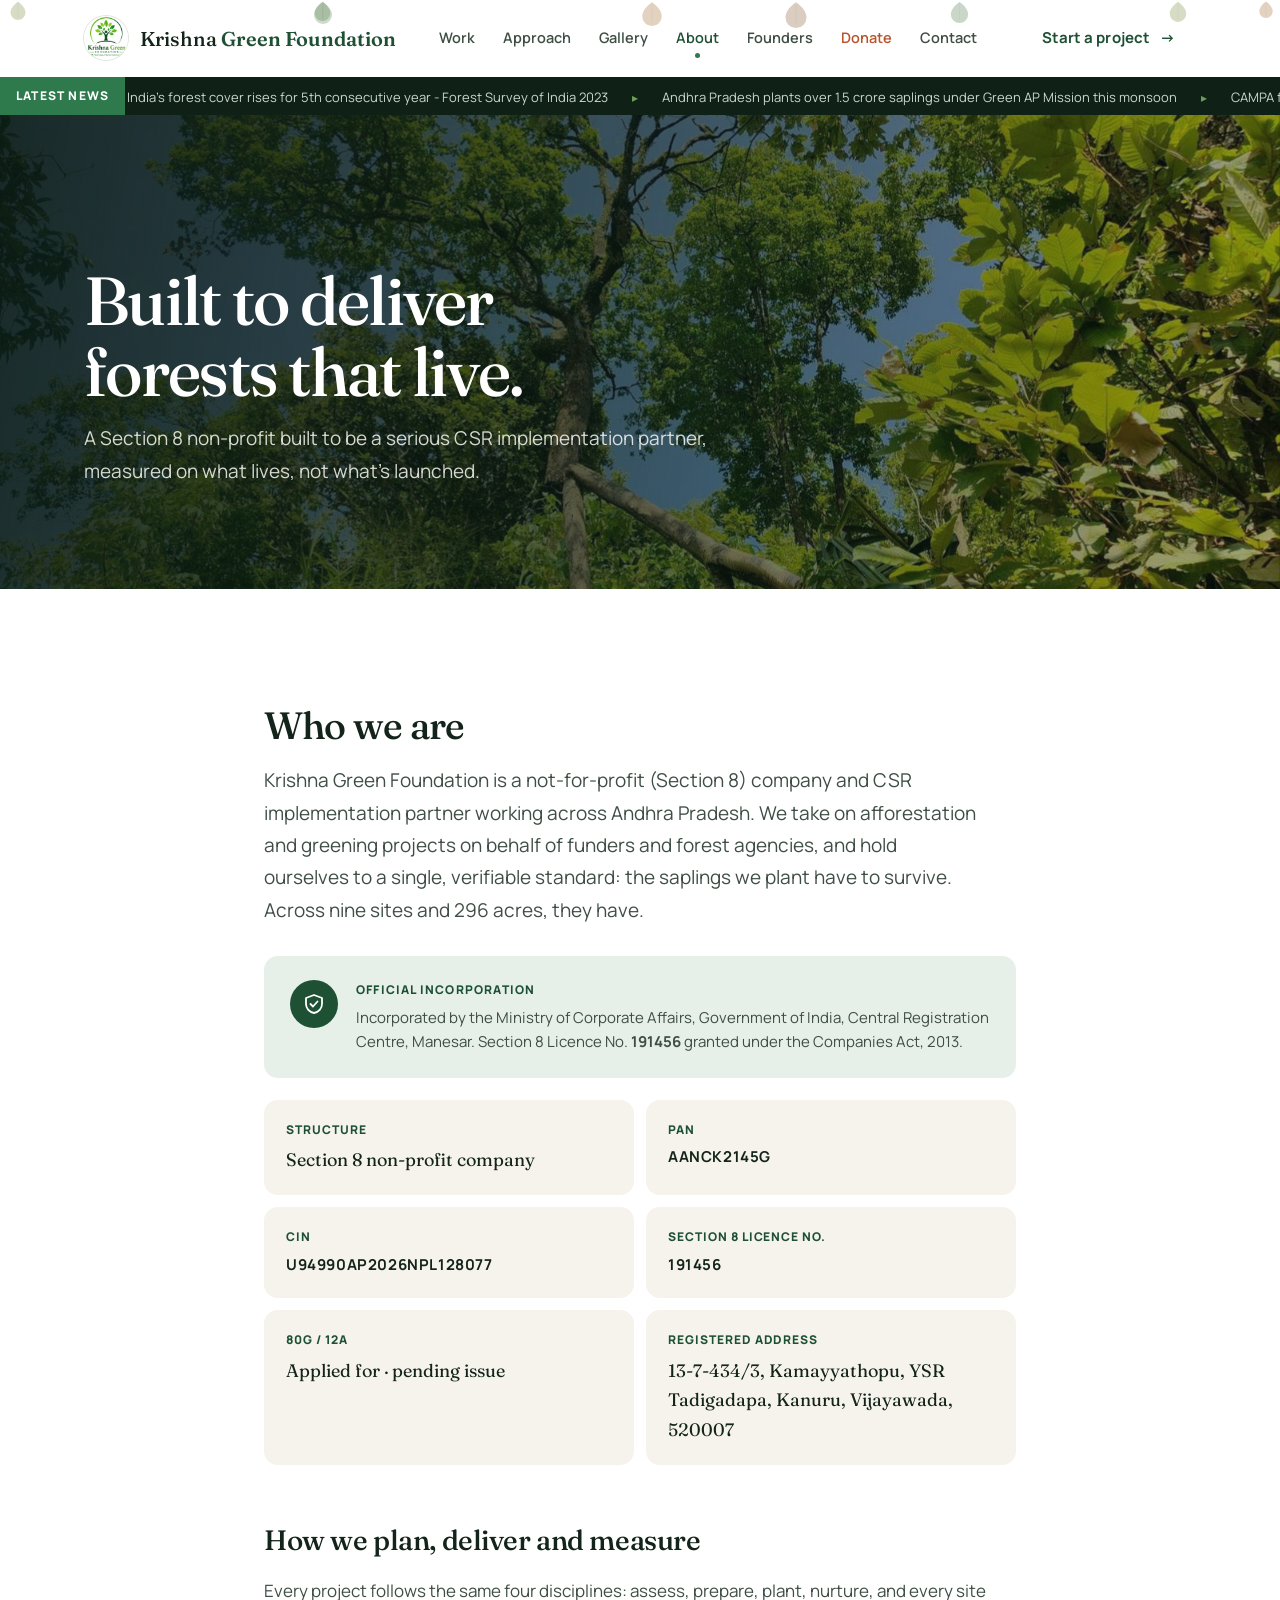
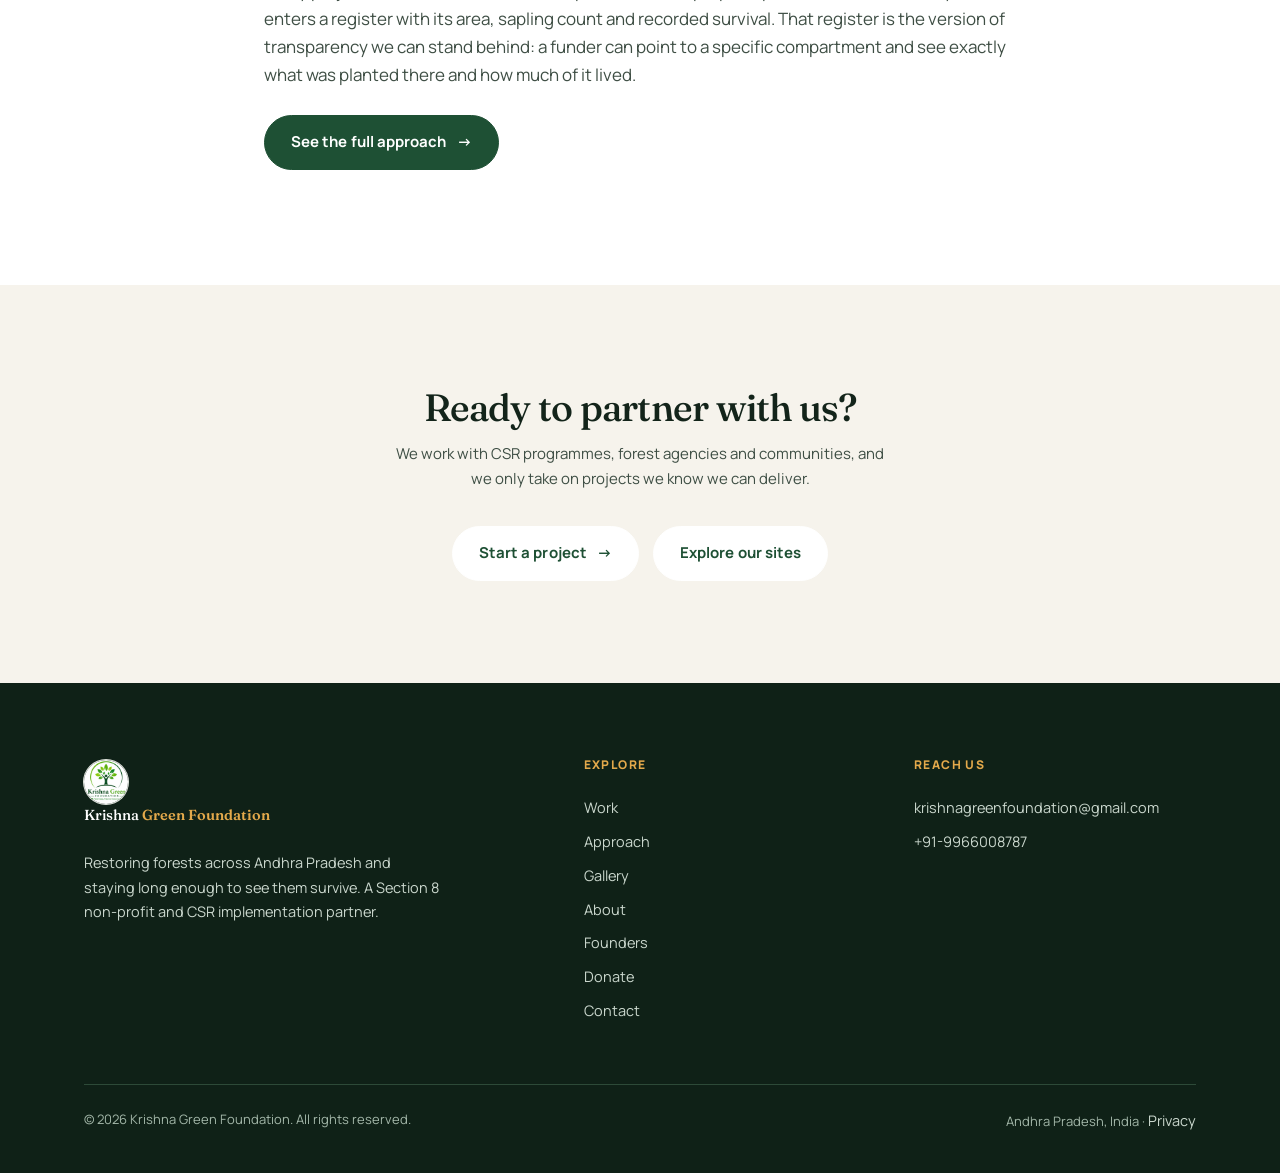
==== commit 1f625f96: "Updated" ====
--- a/about/index.html
+++ b/about/index.html
@@ -5,26 +5,26 @@
   <meta charset="utf-8" />
   <meta name="viewport" content="width=device-width, initial-scale=1" />
 
-  <title>About - Section 8 NGO for Forest Restoration | Krishna Green Foundation</title>
+  <title>About Our Section 8 NGO | Krishna Green Foundation</title>
   <meta name="description"
-    content="Krishna Green Foundation is a Section 8 non-profit and CSR implementation partner restoring forests across Andhra Pradesh, measured on survival, not saplings planted." />
+    content="Krishna Green Foundation is a Section 8 non-profit and CSR implementation partner restoring forests in Andhra Pradesh, measured on survival." />
   <meta property="og:type" content="website" />
-  <meta property="og:title" content="About - Section 8 NGO for Forest Restoration | Krishna Green Foundation" />
+  <meta property="og:title" content="About Our Section 8 NGO | Krishna Green Foundation" />
   <meta property="og:description"
     content="A Section 8 non-profit built to be a serious CSR implementation partner, measured on what lives, not what's launched." />
-  <meta property="og:image" content="[SOCIAL_SHARE_IMAGE_URL]" />
-  <meta property="og:url" content="https://www.krishnagreenfoundation.com/about/" />
+  <meta property="og:image" content="https://krishnagreenfoundation.com/images/og-cover.jpg" />
+  <meta property="og:url" content="https://krishnagreenfoundation.com/about/" />
   <meta property="og:locale" content="en_IN" />
   <meta property="og:site_name" content="Krishna Green Foundation" />
   <meta name="twitter:card" content="summary_large_image" />
-  <meta name="twitter:title" content="About - Section 8 NGO for Forest Restoration | Krishna Green Foundation" />
+  <meta name="twitter:title" content="About Our Section 8 NGO | Krishna Green Foundation" />
   <meta name="twitter:description" content="A Section 8 non-profit built to be a serious CSR implementation partner, measured on what lives, not what's launched." />
-  <meta name="twitter:image" content="[SOCIAL_SHARE_IMAGE_URL]" />
+  <meta name="twitter:image" content="https://krishnagreenfoundation.com/images/og-cover.jpg" />
   <meta name="robots" content="index, follow" />
   <meta name="author" content="Krishna Green Foundation" />
   <meta name="geo.region" content="IN-AP" />
   <meta name="geo.placename" content="Vijayawada, Andhra Pradesh, India" />
-  <link rel="canonical" href="https://www.krishnagreenfoundation.com/about/" />
+  <link rel="canonical" href="https://krishnagreenfoundation.com/about/" />
   <meta name="theme-color" content="#17130E" />
   <link rel="icon" href="../images/logo.jpeg" type="image/jpeg" />
   <link rel="apple-touch-icon" href="../images/logo.jpeg" />
@@ -43,8 +43,8 @@
     {
       "@type": "BreadcrumbList",
       "itemListElement": [
-        {"@type":"ListItem","position":1,"name":"Home","item":"https://www.krishnagreenfoundation.com/"},
-        {"@type":"ListItem","position":2,"name":"About","item":"https://www.krishnagreenfoundation.com/about/"}
+        {"@type":"ListItem","position":1,"name":"Home","item":"https://krishnagreenfoundation.com/"},
+        {"@type":"ListItem","position":2,"name":"About","item":"https://krishnagreenfoundation.com/about/"}
       ]
     },
     {
@@ -57,10 +57,10 @@
       "areaServed": "Andhra Pradesh, India",
       "email": "krishnagreenfoundation@gmail.com",
       "telephone": "+91-9966008787",
-      "url": "https://www.krishnagreenfoundation.com",
+      "url": "https://krishnagreenfoundation.com",
       "logo": {
         "@type": "ImageObject",
-        "url": "https://www.krishnagreenfoundation.com/images/logo.jpeg"
+        "url": "https://krishnagreenfoundation.com/images/logo.jpeg"
       },
       "address": {
         "@type": "PostalAddress",
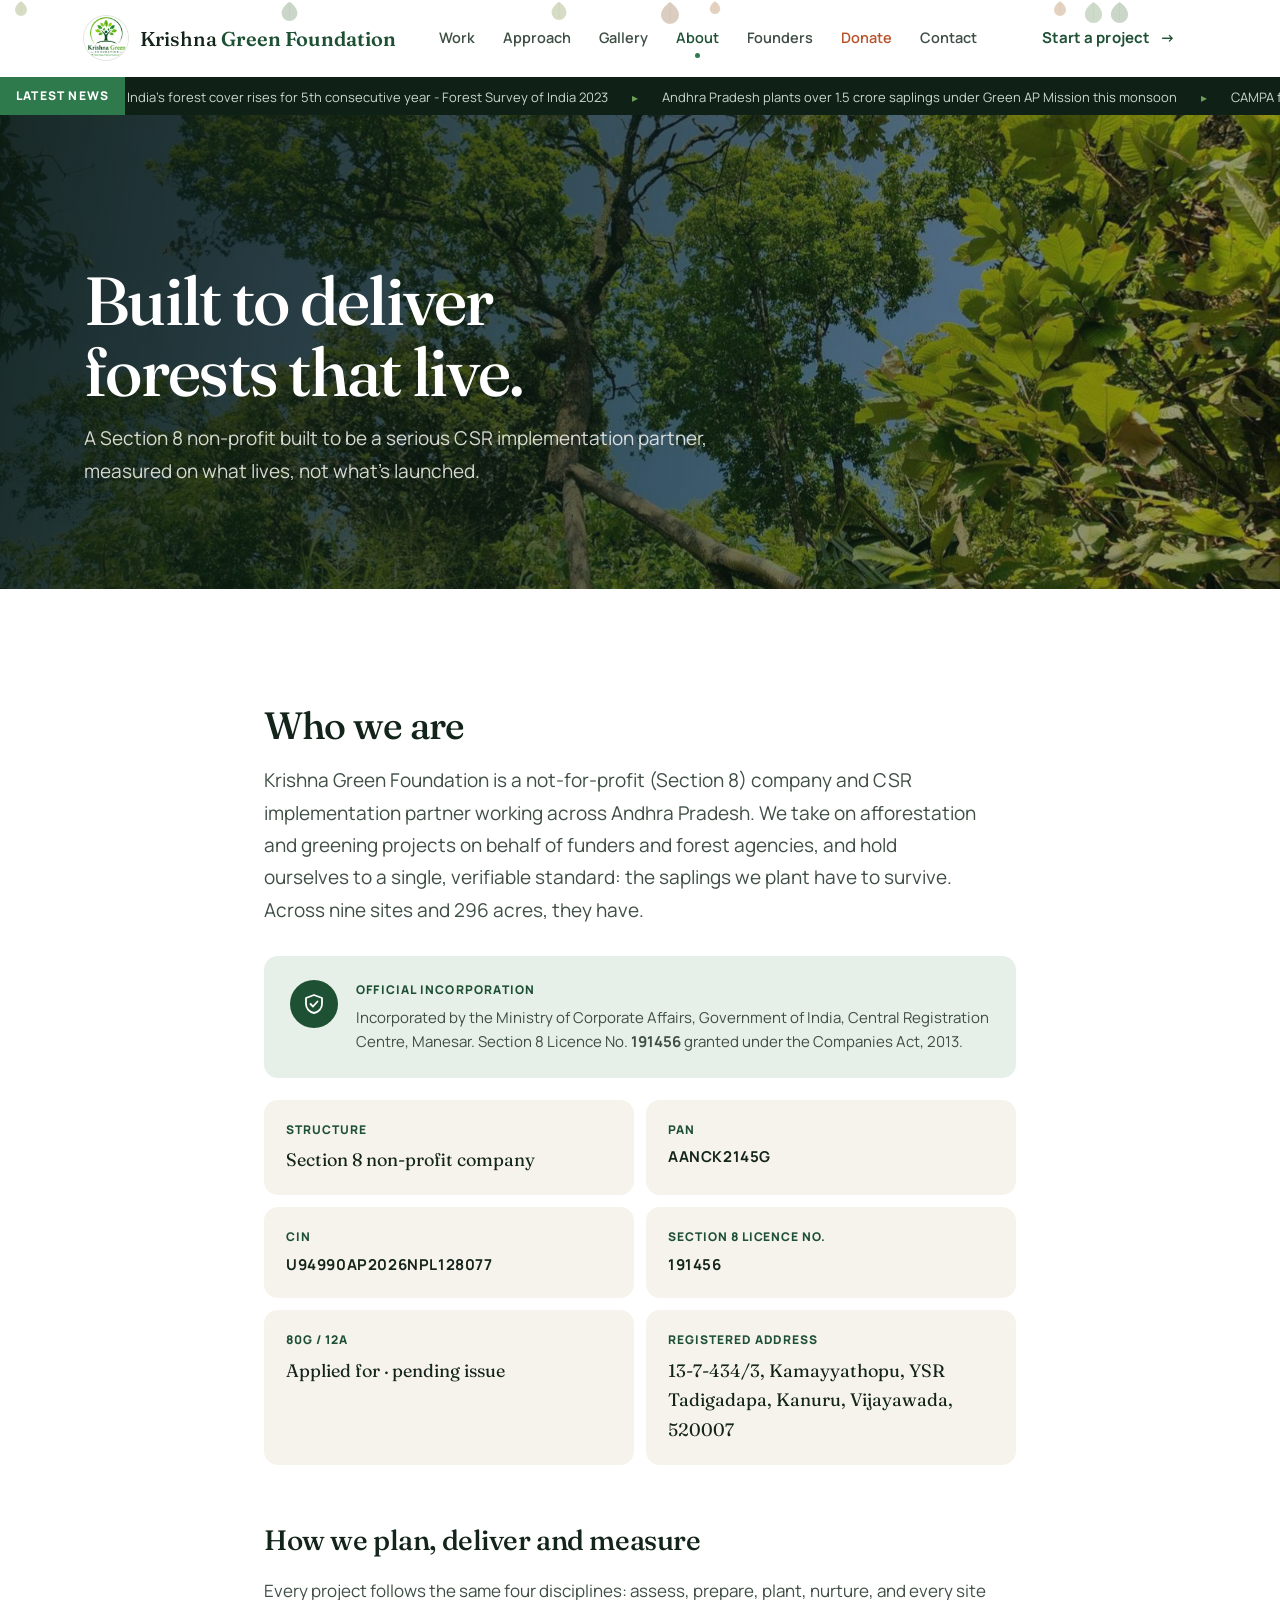
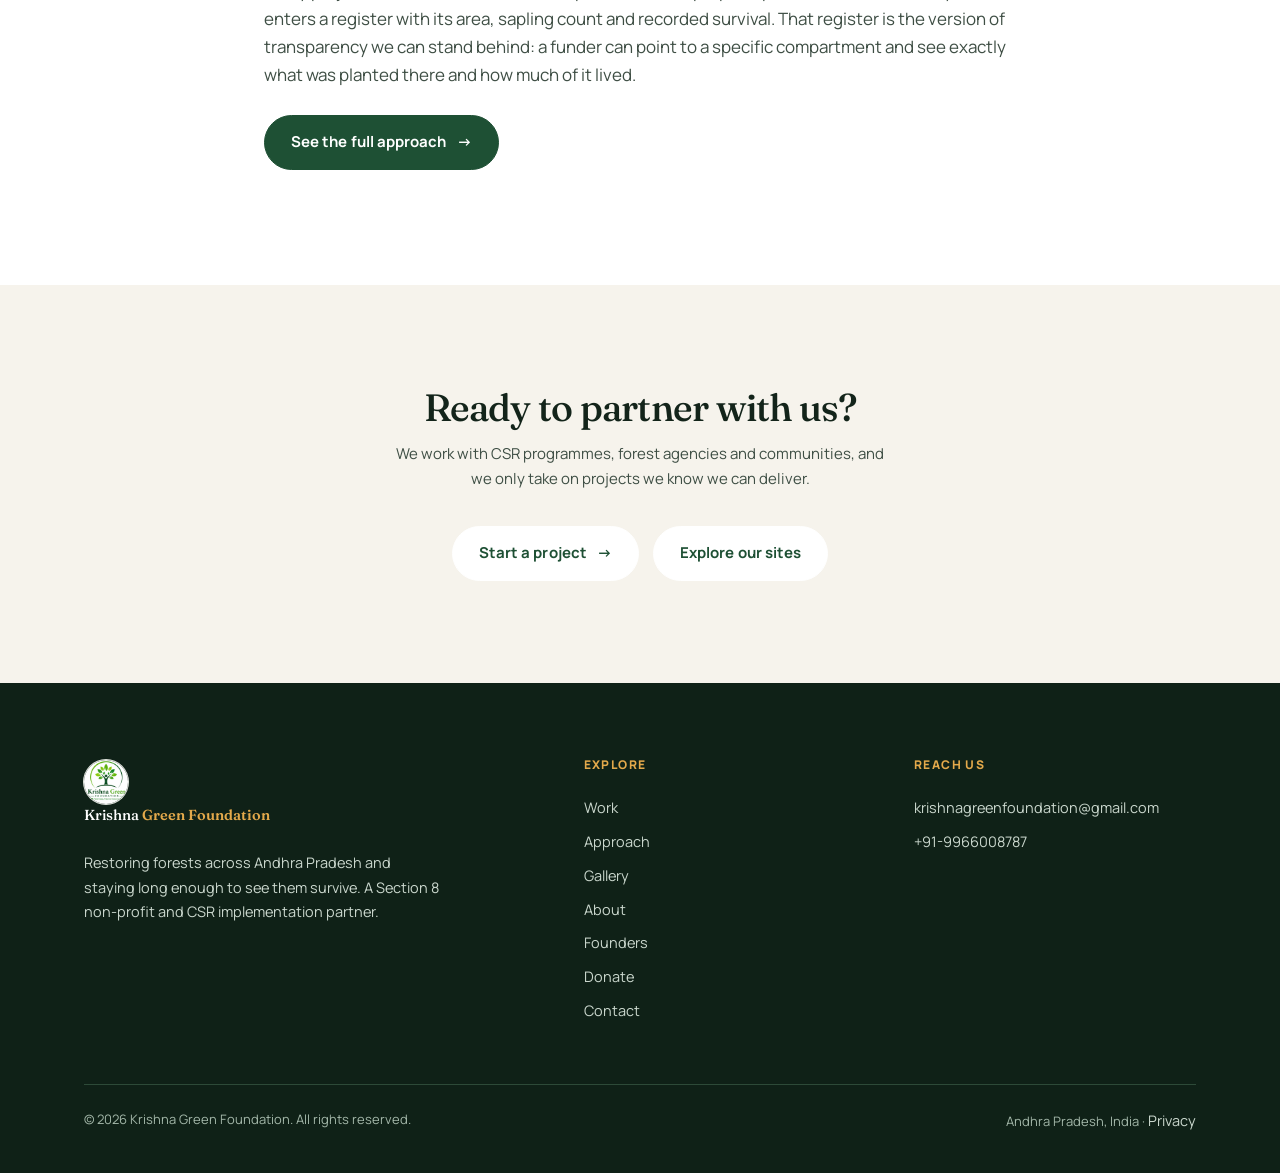
==== commit 580b41cc: "updated" ====
--- a/about/index.html
+++ b/about/index.html
@@ -31,9 +31,8 @@
 
   <link rel="preconnect" href="https://fonts.googleapis.com" />
   <link rel="preconnect" href="https://fonts.gstatic.com" crossorigin />
-  <link
-    href="https://fonts.googleapis.com/css2?family=Fraunces:ital,opsz,wght@0,9..144,400..700;1,9..144,400..600&amp;family=Manrope:wght@400;500;600;700;800&amp;display=swap"
-    rel="stylesheet" />
+  <link rel="preload" as="style" href="https://fonts.googleapis.com/css2?family=Fraunces:ital,opsz,wght@0,9..144,400..700;1,9..144,400..600&amp;family=Manrope:wght@400;500;600;700;800&amp;display=swap" onload="this.onload=null;this.rel='stylesheet'" />
+  <noscript><link rel="stylesheet" href="https://fonts.googleapis.com/css2?family=Fraunces:ital,opsz,wght@0,9..144,400..700;1,9..144,400..600&amp;family=Manrope:wght@400;500;600;700;800&amp;display=swap" /></noscript>
   <link rel="stylesheet" href="../styles.css" />
 
   <script type="application/ld+json">
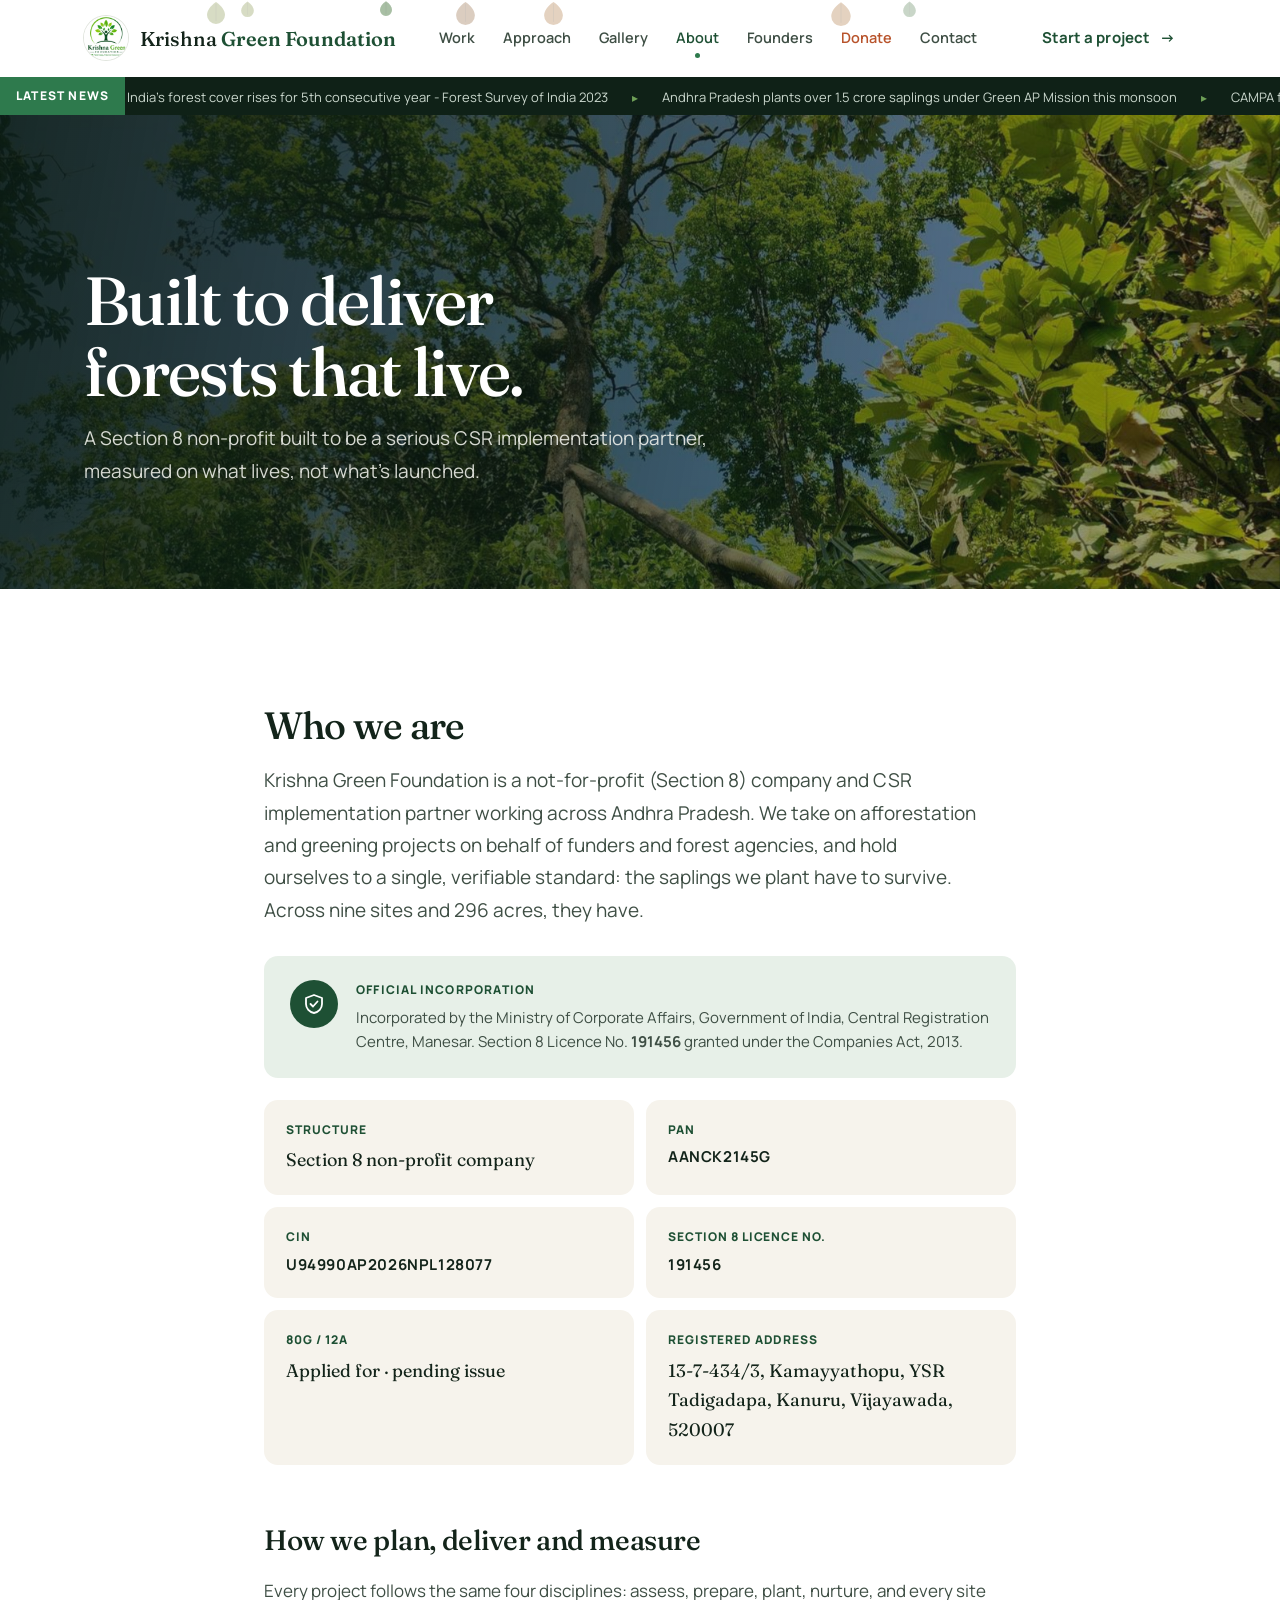
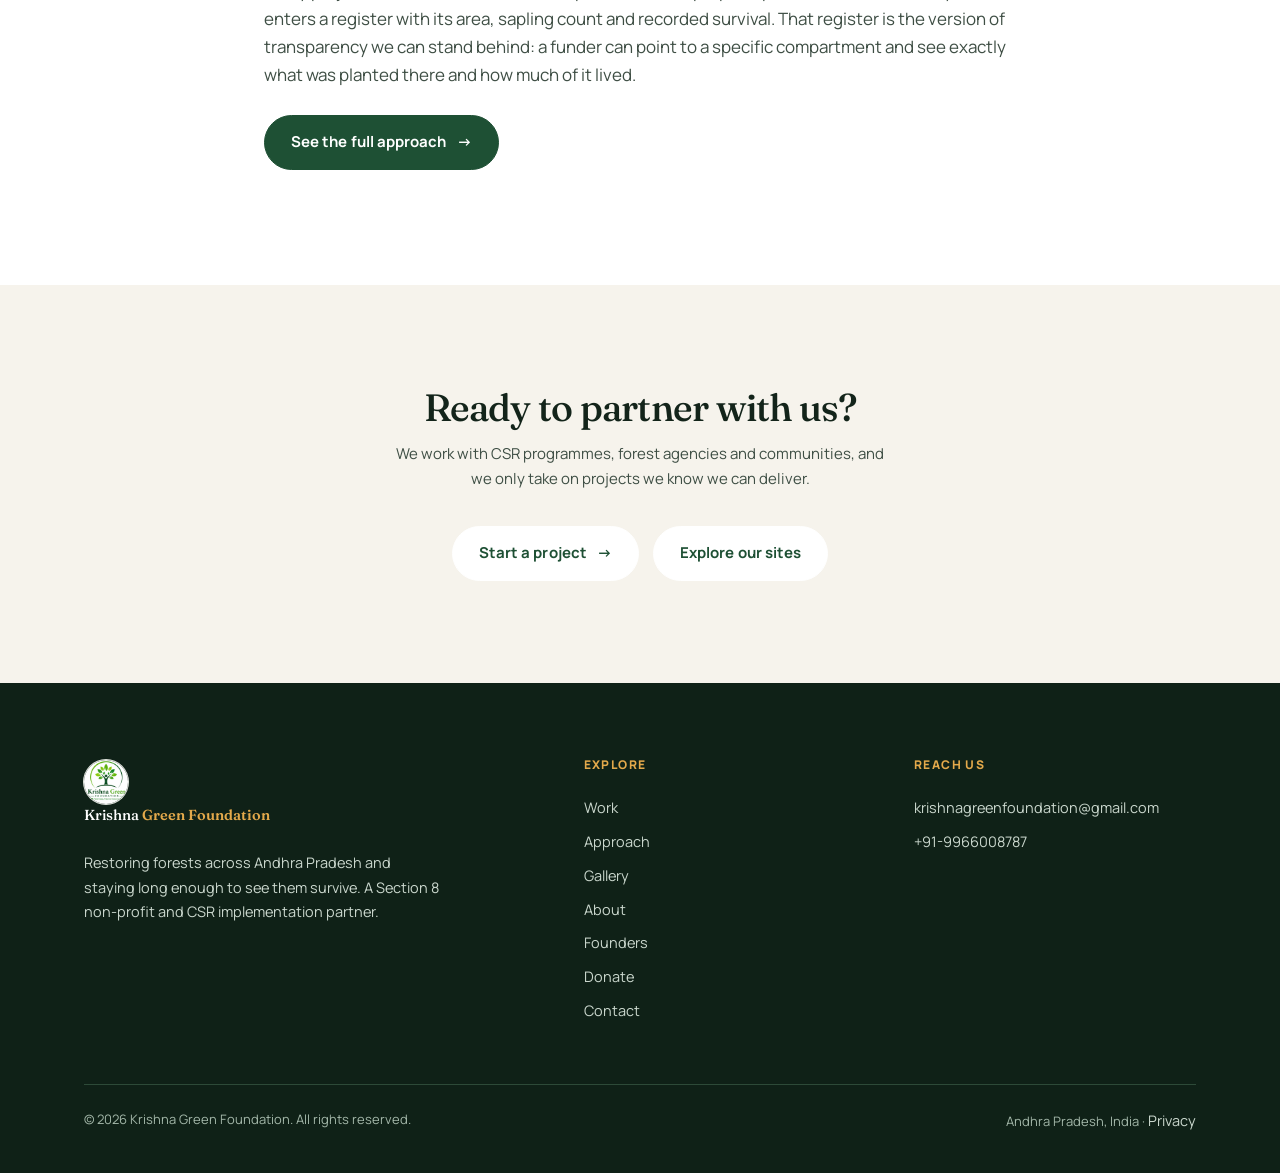
==== commit ef7db933: "updated" ====
--- a/about/index.html
+++ b/about/index.html
@@ -29,6 +29,7 @@
   <link rel="icon" href="../images/logo.jpeg" type="image/jpeg" />
   <link rel="apple-touch-icon" href="../images/logo.jpeg" />
 
+  <link rel="preload" as="image" href="../images/stock/banner-tropical-canopy.jpg" fetchpriority="high" />
   <link rel="preconnect" href="https://fonts.googleapis.com" />
   <link rel="preconnect" href="https://fonts.gstatic.com" crossorigin />
   <link rel="preload" as="style" href="https://fonts.googleapis.com/css2?family=Fraunces:ital,opsz,wght@0,9..144,400..700;1,9..144,400..600&amp;family=Manrope:wght@400;500;600;700;800&amp;display=swap" onload="this.onload=null;this.rel='stylesheet'" />
--- a/styles.css
+++ b/styles.css
@@ -360,7 +360,7 @@
 .site__tag[data-cat="urban"]::before{background:var(--cat-urban)}
 .site__data{display:flex; gap:18px; align-items:baseline; font-size:var(--fs-meta); color:var(--ink-faint)}
 .site__data b{font-size:var(--fs-body); color:var(--ink); font-weight:800}
-.surv{font-weight:800; color:var(--compartment-2); background:var(--leaf-wash); padding:3px 10px; border-radius:999px}
+.surv{font-weight:800; color:var(--compartment); background:var(--leaf-wash); padding:3px 10px; border-radius:999px}
 .site__open{font-size:var(--fs-meta); font-weight:700; color:var(--compartment); white-space:nowrap}
 .reg__foot{margin-top:22px; font-size:var(--fs-meta); color:var(--ink-faint)}
 @media(max-width:900px){
@@ -565,7 +565,8 @@
 /* ===========================================================================
    GALLERY — field photo carousel
    ========================================================================== */
-.gallery__carousel{position:relative; margin-top:40px}
+.gallery__carousel{position:relative; margin-top:40px; container-type:inline-size}
+.gallery__track{min-height:calc((100cqw - 32px) / 3 * .75)}
 .gallery__track{display:flex; gap:16px; overflow-x:auto; scroll-behavior:smooth; scroll-snap-type:x mandatory; scrollbar-width:none; padding-bottom:4px}
 .gallery__track::-webkit-scrollbar{display:none}
 .gallery__item{position:relative; overflow:hidden; flex:0 0 calc((100% - 32px) / 3); aspect-ratio:4/3; border-radius:18px; background:var(--paper-2); scroll-snap-align:start}
@@ -591,8 +592,8 @@
 .gallery__arrow:hover{background:var(--compartment); color:#fff; transform:translateY(-50%) scale(1.06)}
 .gallery__arrow:disabled{opacity:0; pointer-events:none}
 .gallery__note{margin-top:20px; font-size:var(--fs-meta); color:var(--ink-faint)}
-@media (max-width:900px){ .gallery__item{flex-basis:calc((100% - 16px) / 2)} .gallery__arrow--prev{left:8px} .gallery__arrow--next{right:8px} }
-@media (max-width:520px){ .gallery__item{flex-basis:100%} }
+@media (max-width:900px){ .gallery__track{min-height:calc((100cqw - 16px) / 2 * .75)} .gallery__item{flex-basis:calc((100% - 16px) / 2)} .gallery__arrow--prev{left:8px} .gallery__arrow--next{right:8px} }
+@media (max-width:520px){ .gallery__track{min-height:75cqw} .gallery__item{flex-basis:100%} }
 
 /* ===========================================================================
    FOUNDERS
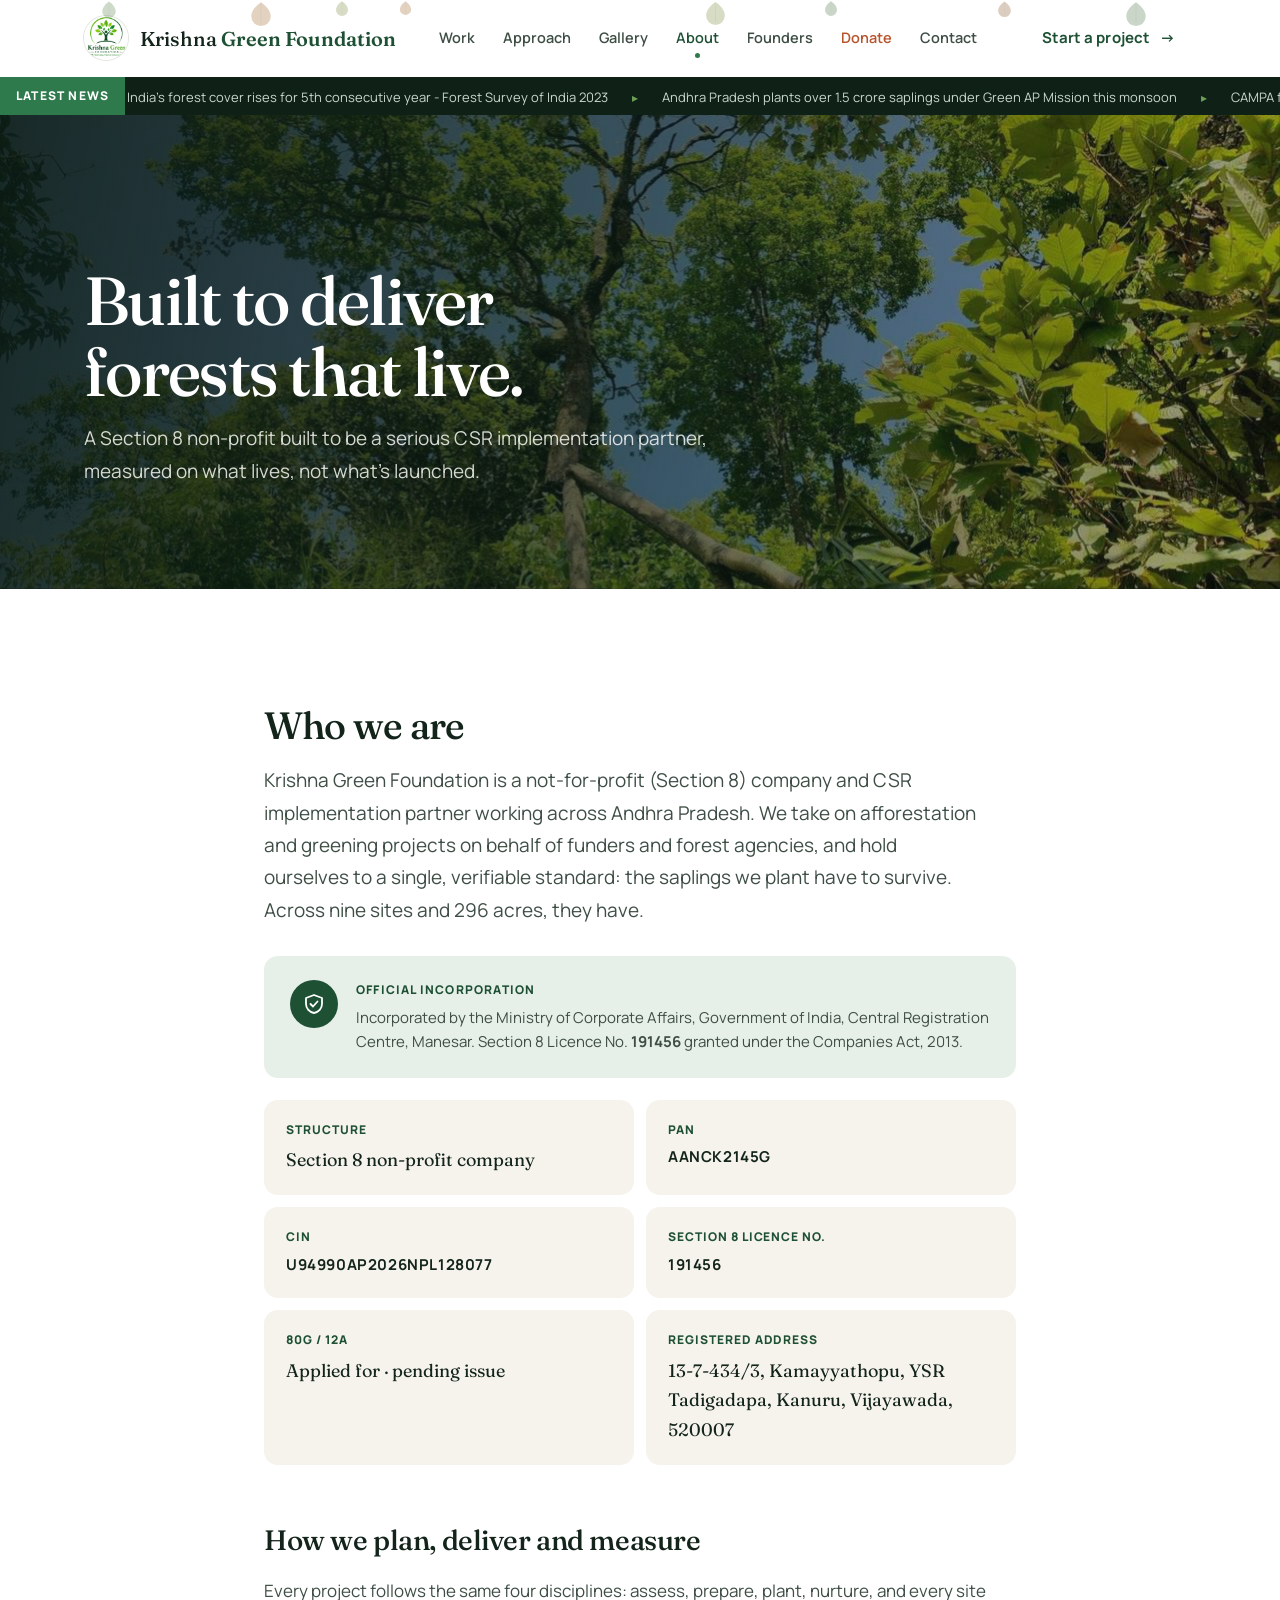
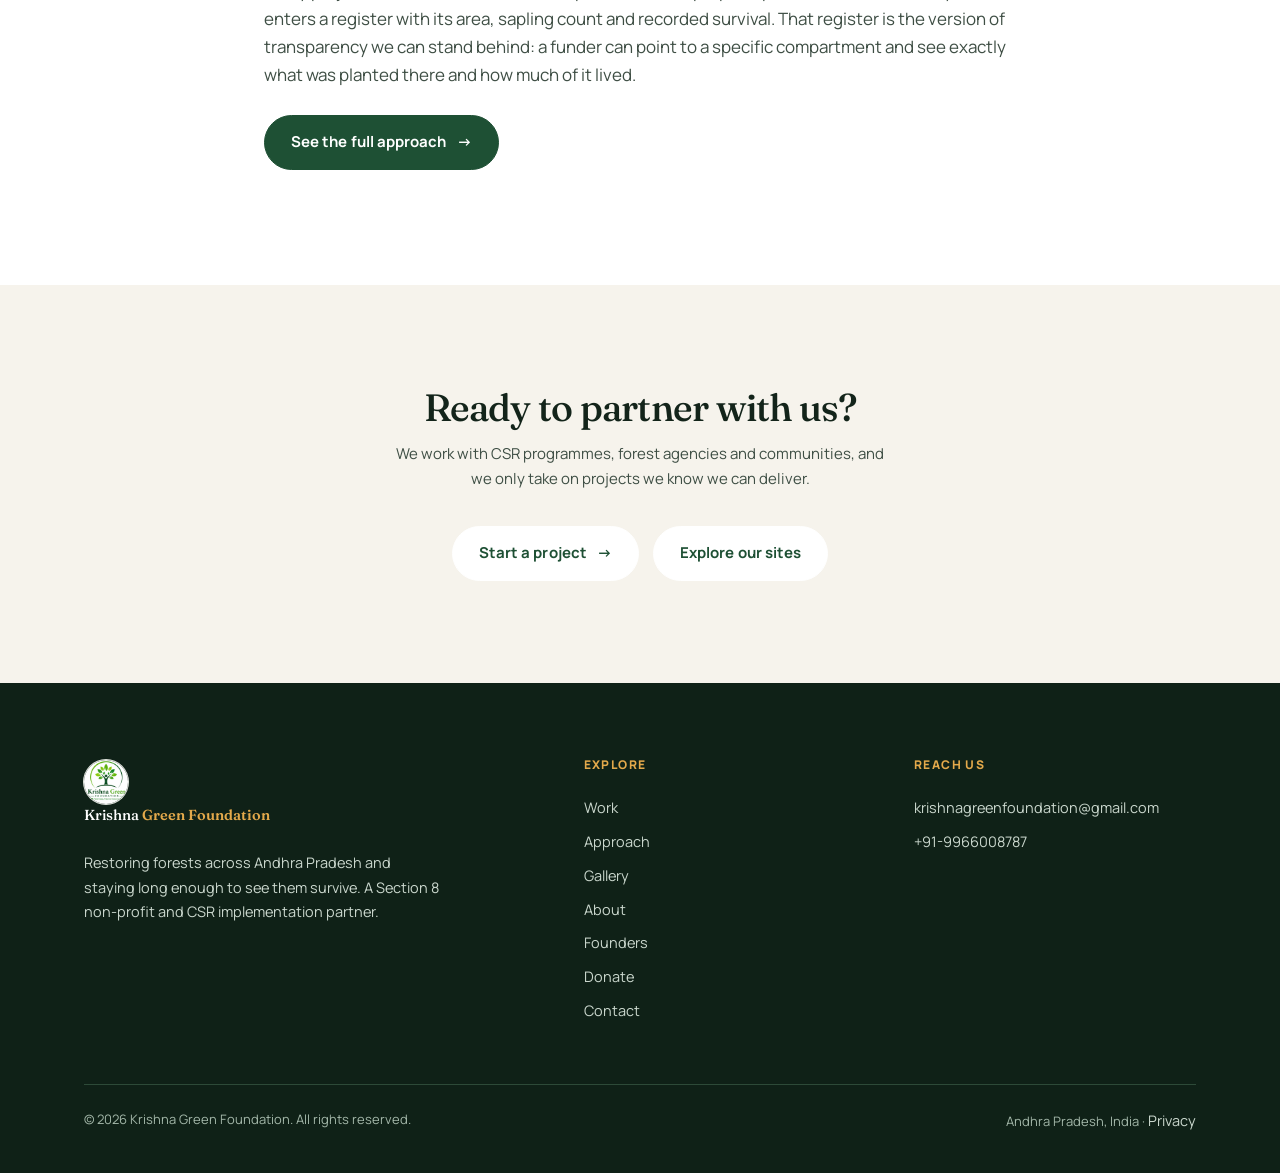
==== commit 7b5b975f: "Updated" ====
--- a/about/index.html
+++ b/about/index.html
@@ -256,7 +256,7 @@
       </div>
       <div class="foot__bar">
         <span>© <span id="yr"></span> Krishna Green Foundation. All rights reserved.</span>
-        <span>Andhra Pradesh, India · <a href="#" style="display:inline">Privacy</a></span>
+        <span>Andhra Pradesh, India · <a href="/privacy/" style="display:inline">Privacy</a></span>
       </div>
     </div>
   </footer>
--- a/styles.css
+++ b/styles.css
@@ -415,7 +415,7 @@
   transition:transform .3s var(--ease-out), box-shadow .3s var(--ease-out), border-color .3s var(--ease);
 }
 .how-step:hover,.step:hover{transform:translateY(-4px); box-shadow:var(--shadow-1); border-color:var(--compartment-3)}
-.step__stamp{position:absolute; top:22px; right:22px; font-family:var(--display); font-size:var(--fs-title); font-weight:600; color:var(--compartment-3); opacity:.7}
+.step__stamp{position:absolute; top:22px; right:22px; font-family:var(--display); font-size:var(--fs-title); font-weight:600; color:var(--compartment-2)}
 .how-step__icon,.step__ic{width:52px; height:52px; padding:12px; border-radius:16px; background:var(--leaf-wash); color:var(--compartment); margin-bottom:22px}
 .step__ic{padding:8px}
 .how-step h3,.step h3{font-family:var(--display); font-size:var(--fs-h3); margin-bottom:10px}
@@ -644,6 +644,25 @@
 .md__cta{margin-top:32px}
 
 /* ===========================================================================
+   PRIVACY — standalone page + the same article in a dialog
+   ========================================================================== */
+.privacy-page{max-width:780px}
+.privacy h1{font-family:var(--display); font-size:var(--fs-h2-sm); line-height:1.1}
+.privacy__meta{margin-top:12px; font-size:var(--fs-meta); color:var(--ink-faint)}
+.privacy h2{font-family:var(--display); font-size:var(--fs-title); margin-top:30px}
+.privacy p,.privacy li{font-size:var(--fs-body-s); line-height:1.7; color:var(--ink-soft)}
+.privacy p{margin-top:10px}
+.privacy ul{margin:10px 0 0; padding-left:20px}
+.privacy li{margin-bottom:6px}
+.privacy a{color:var(--compartment); text-decoration:underline; text-underline-offset:3px}
+.pdlg{width:min(760px,calc(100% - 32px)); max-height:min(86vh,920px); padding:0; border:0; border-radius:24px; background:#fff; box-shadow:var(--shadow-2); overflow:auto; overscroll-behavior:contain}
+.pdlg[open]{animation:riseIn .4s var(--ease-out)}
+.pdlg::backdrop{background:rgba(10,26,17,.55); backdrop-filter:blur(3px); -webkit-backdrop-filter:blur(3px)}
+.pdlg .privacy{padding:8px clamp(24px,4vw,48px) clamp(28px,4vw,44px)}
+.pdlg__x{position:sticky; top:14px; float:right; margin:14px 14px 0 0; z-index:1; width:44px; height:44px; border:0; border-radius:50%; background:var(--paper-2); cursor:pointer; font-size:var(--fs-title); color:var(--ink); transition:background .2s, color .2s}
+.pdlg__x:hover{background:var(--compartment); color:#fff}
+
+/* ===========================================================================
    FOOTER
    ========================================================================== */
 .foot{background:var(--night); color:var(--bone-faint); padding-block:72px 40px}
